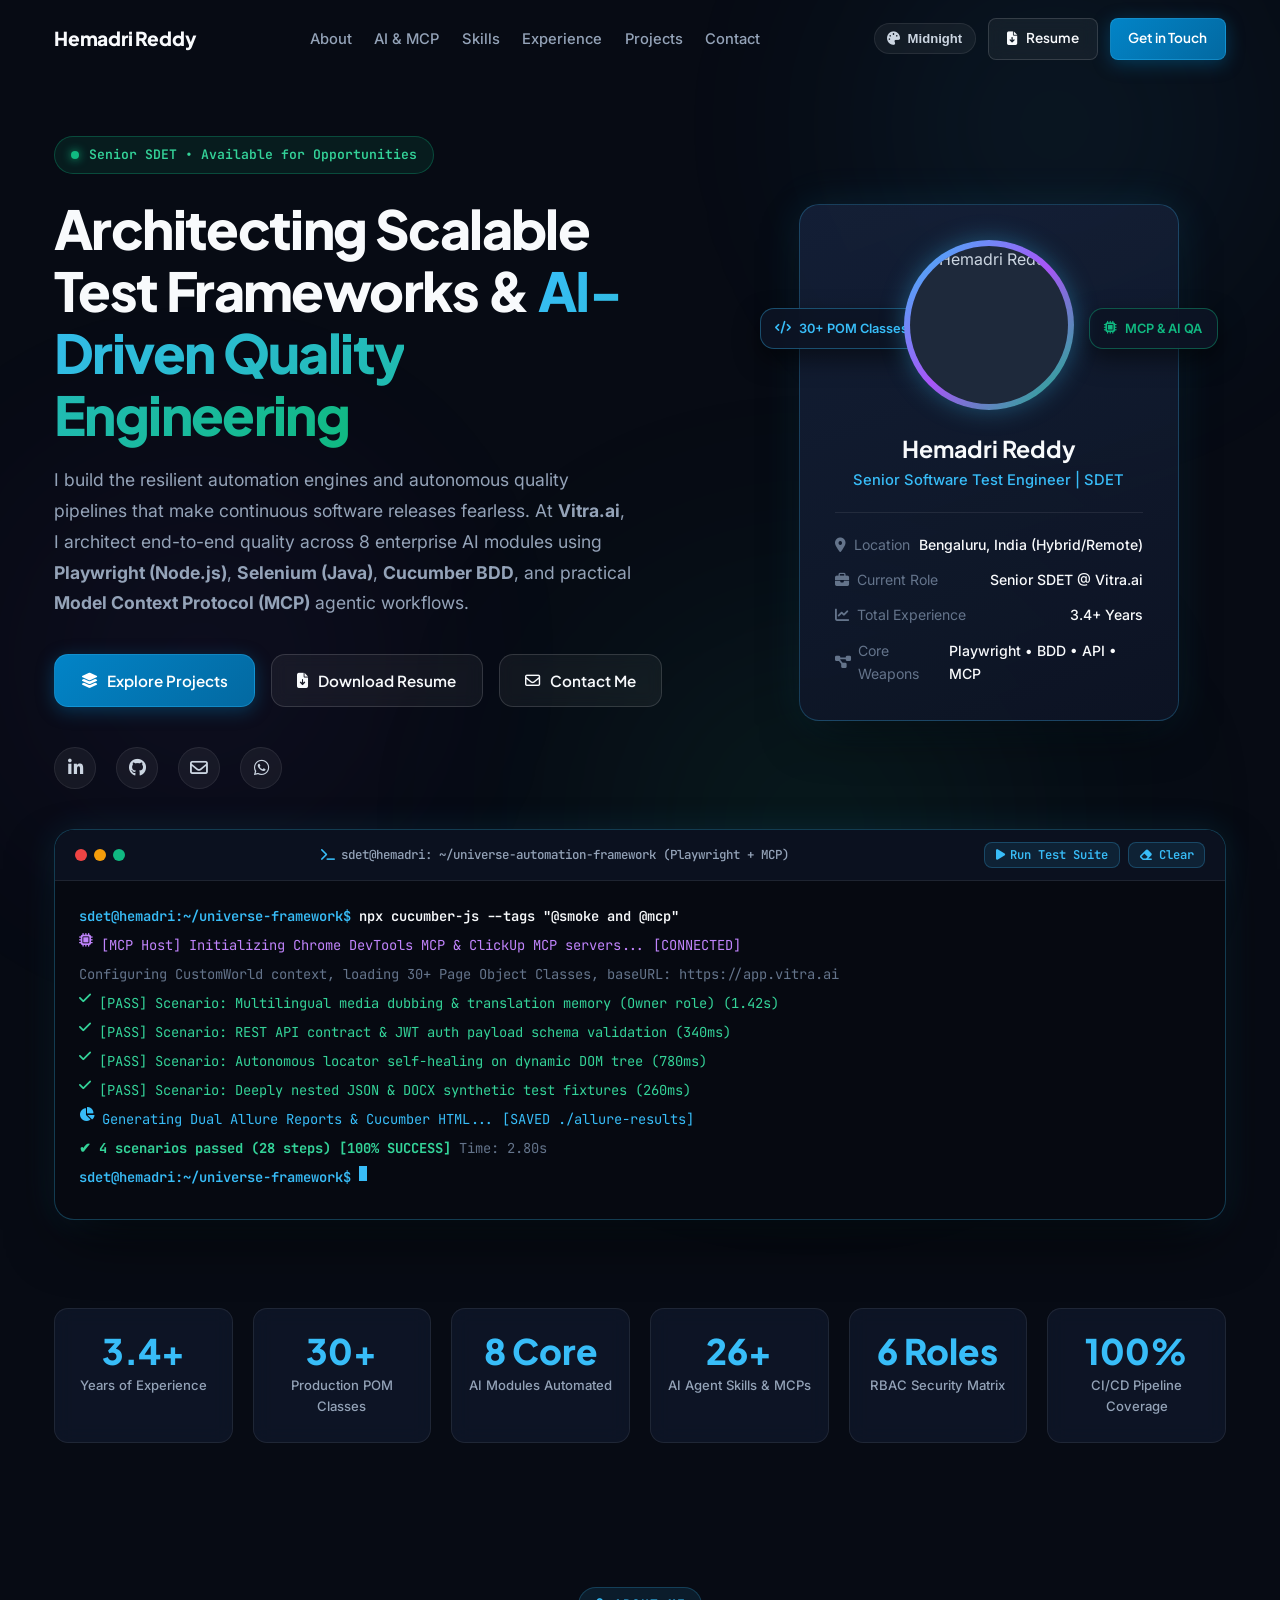
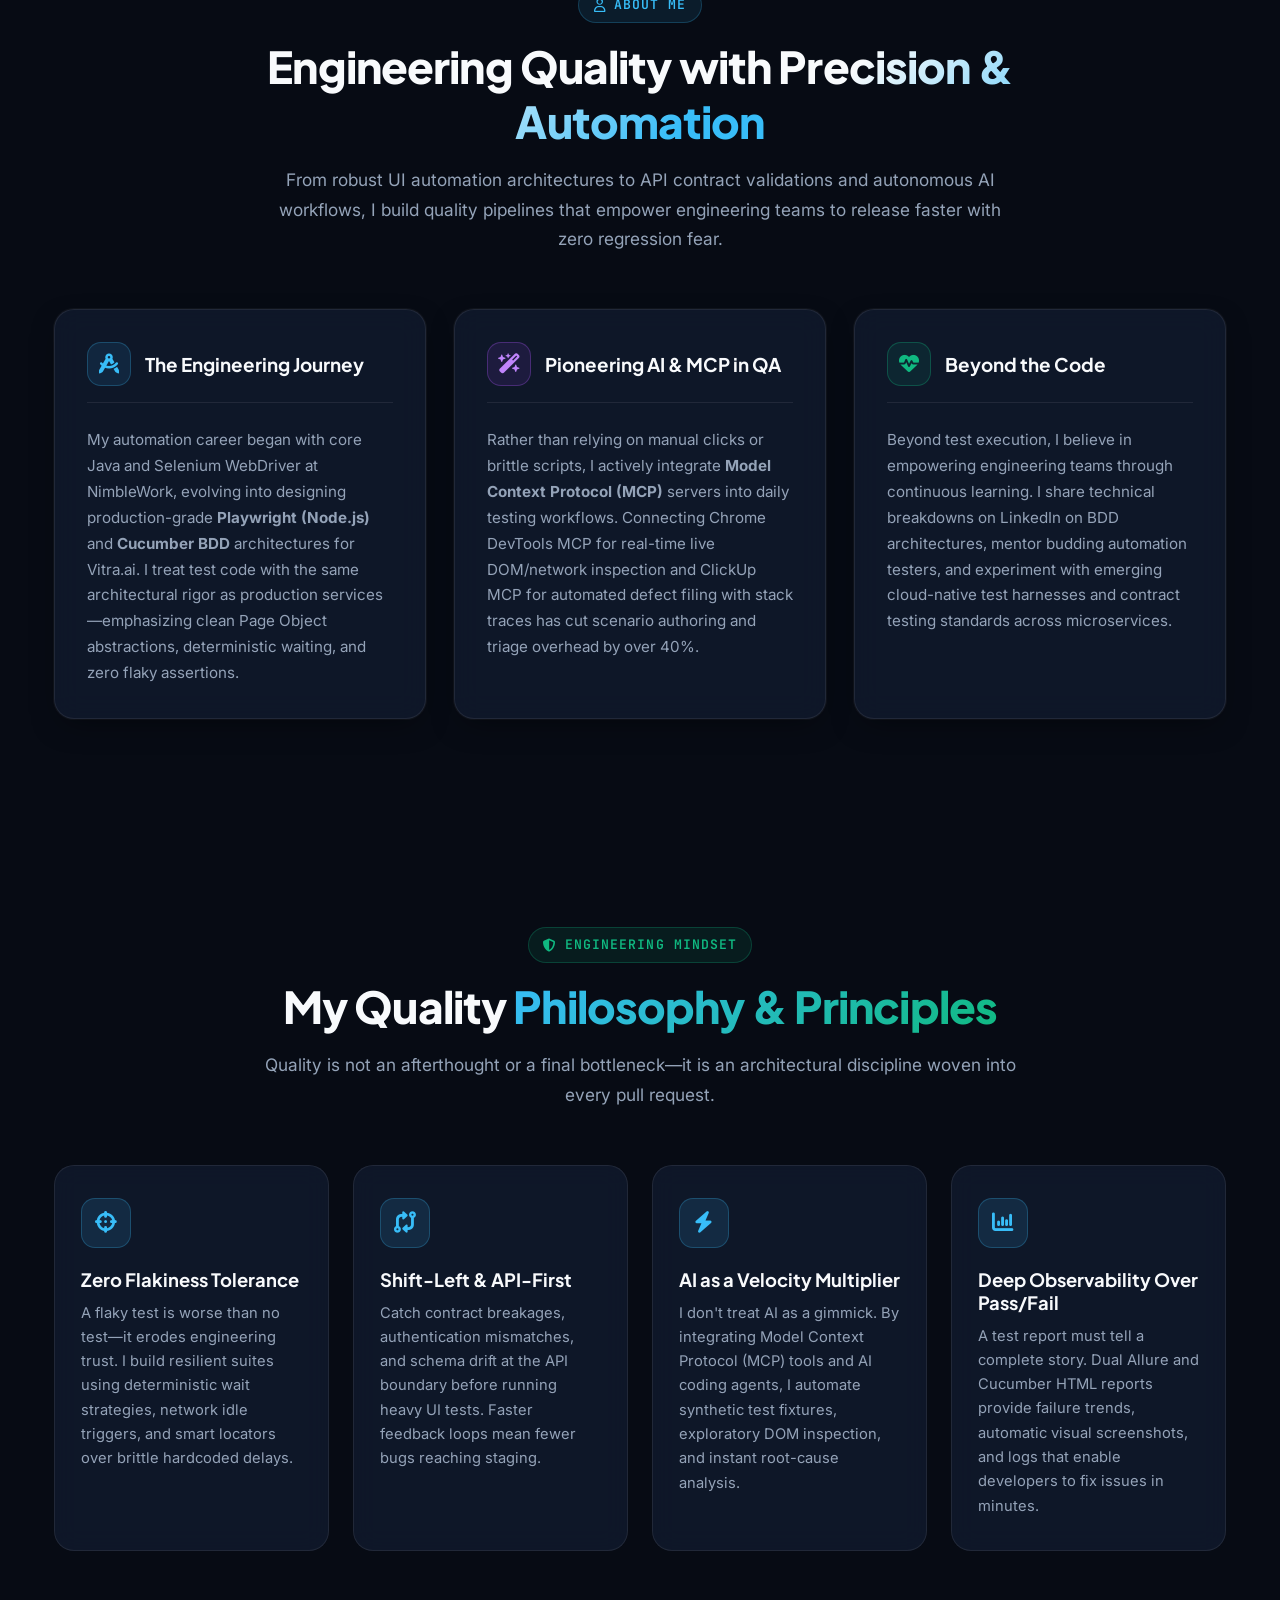
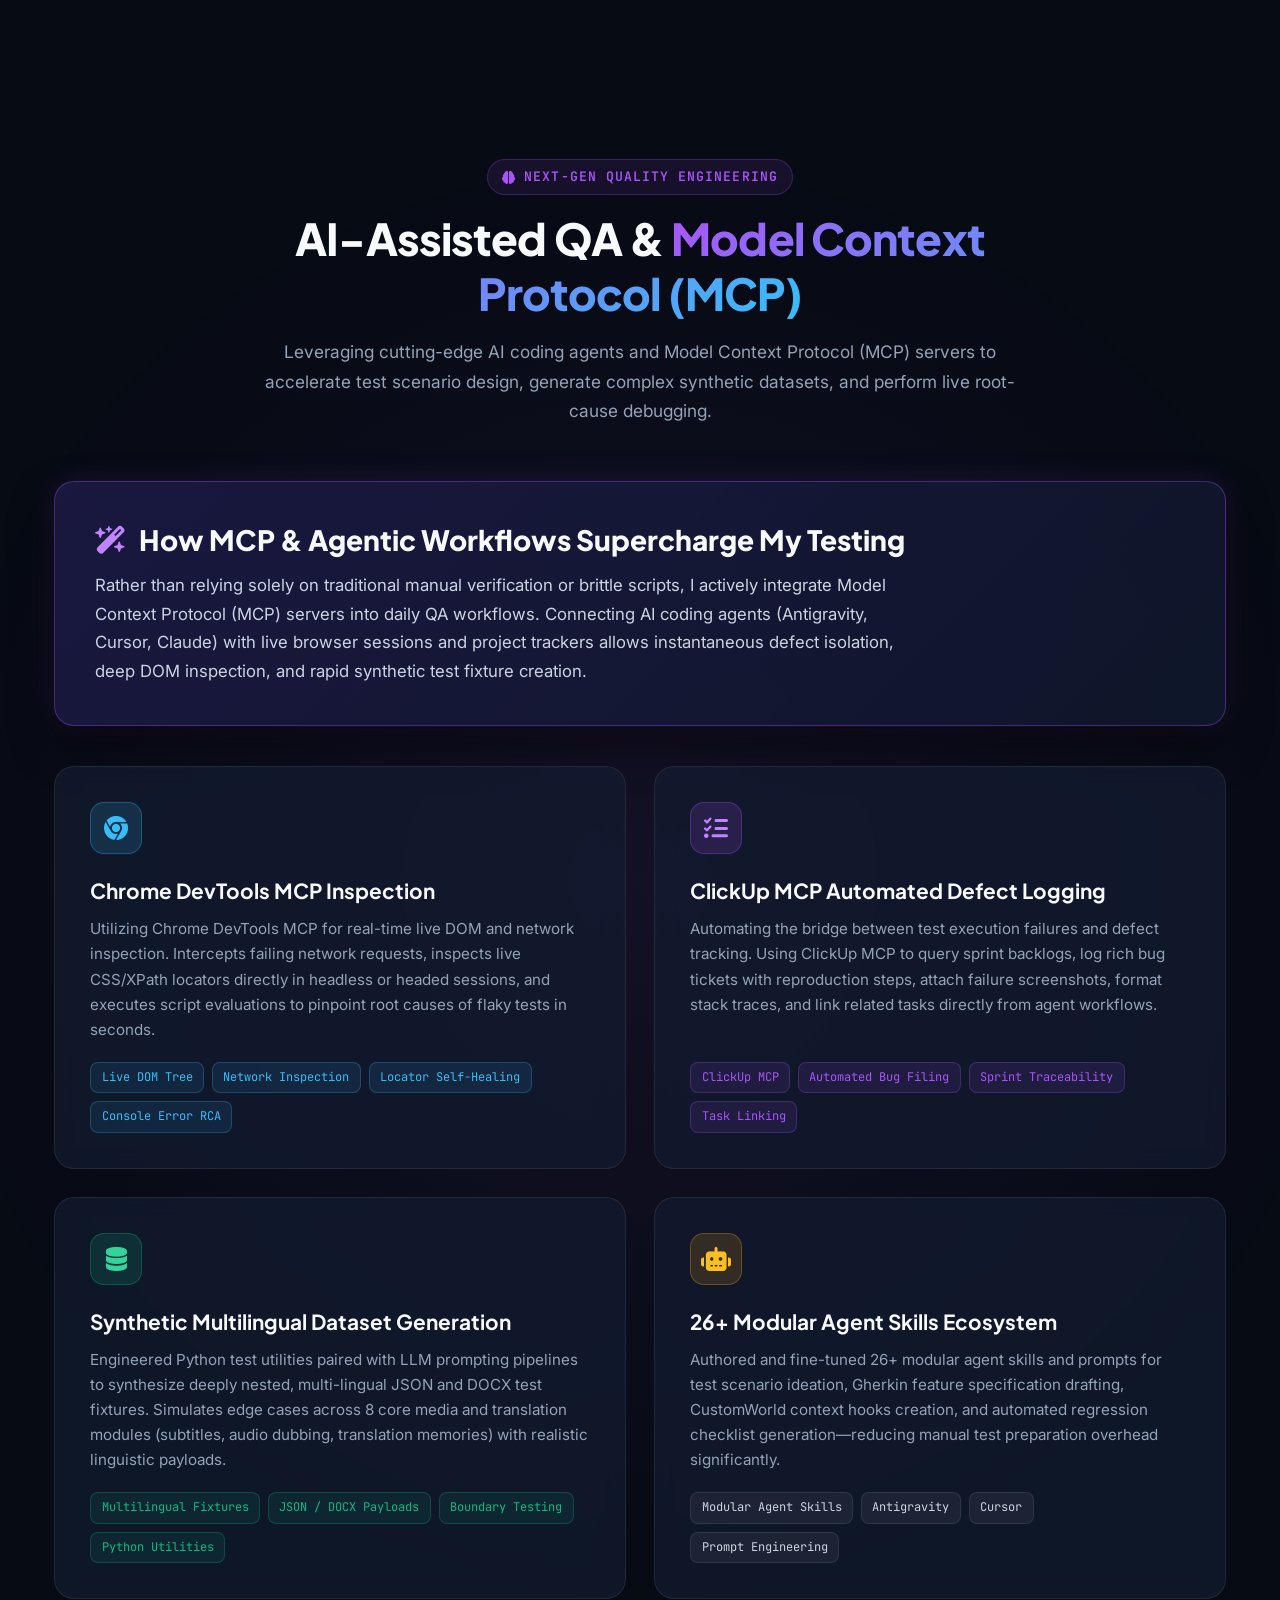
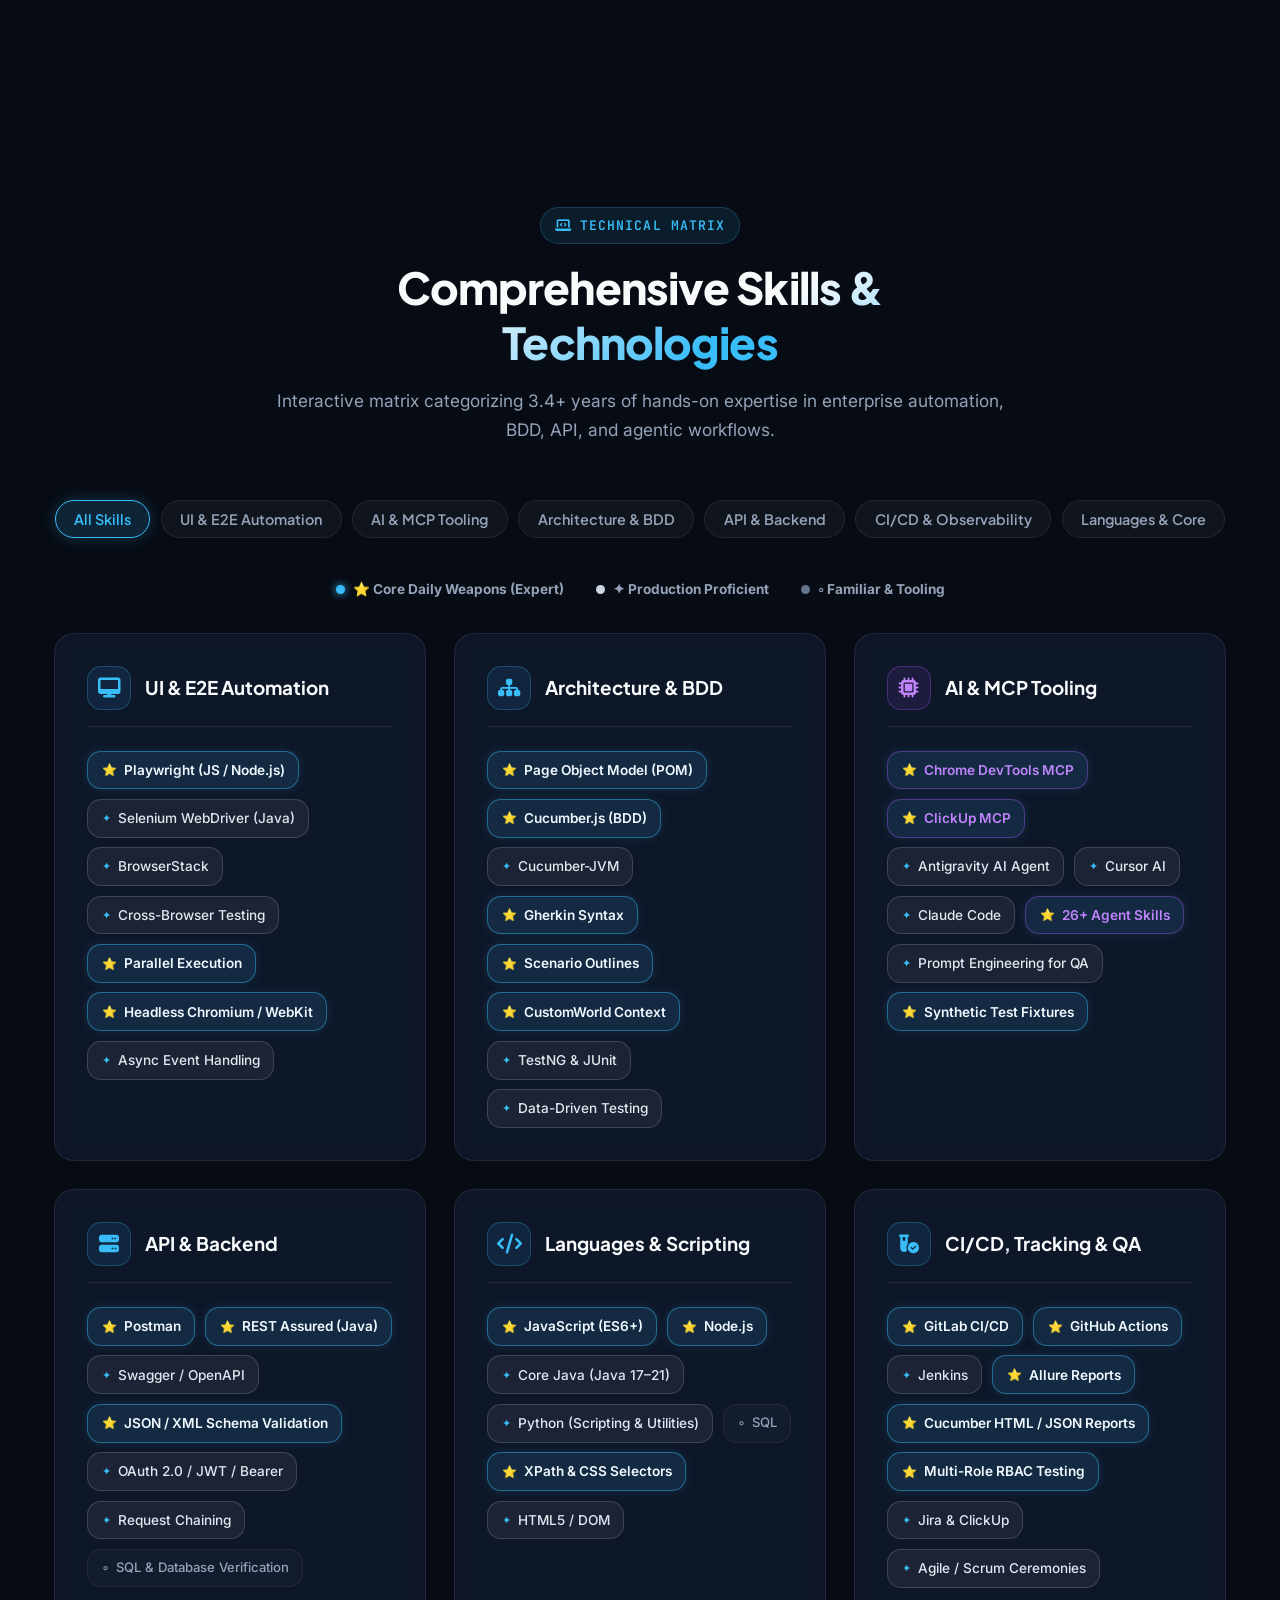
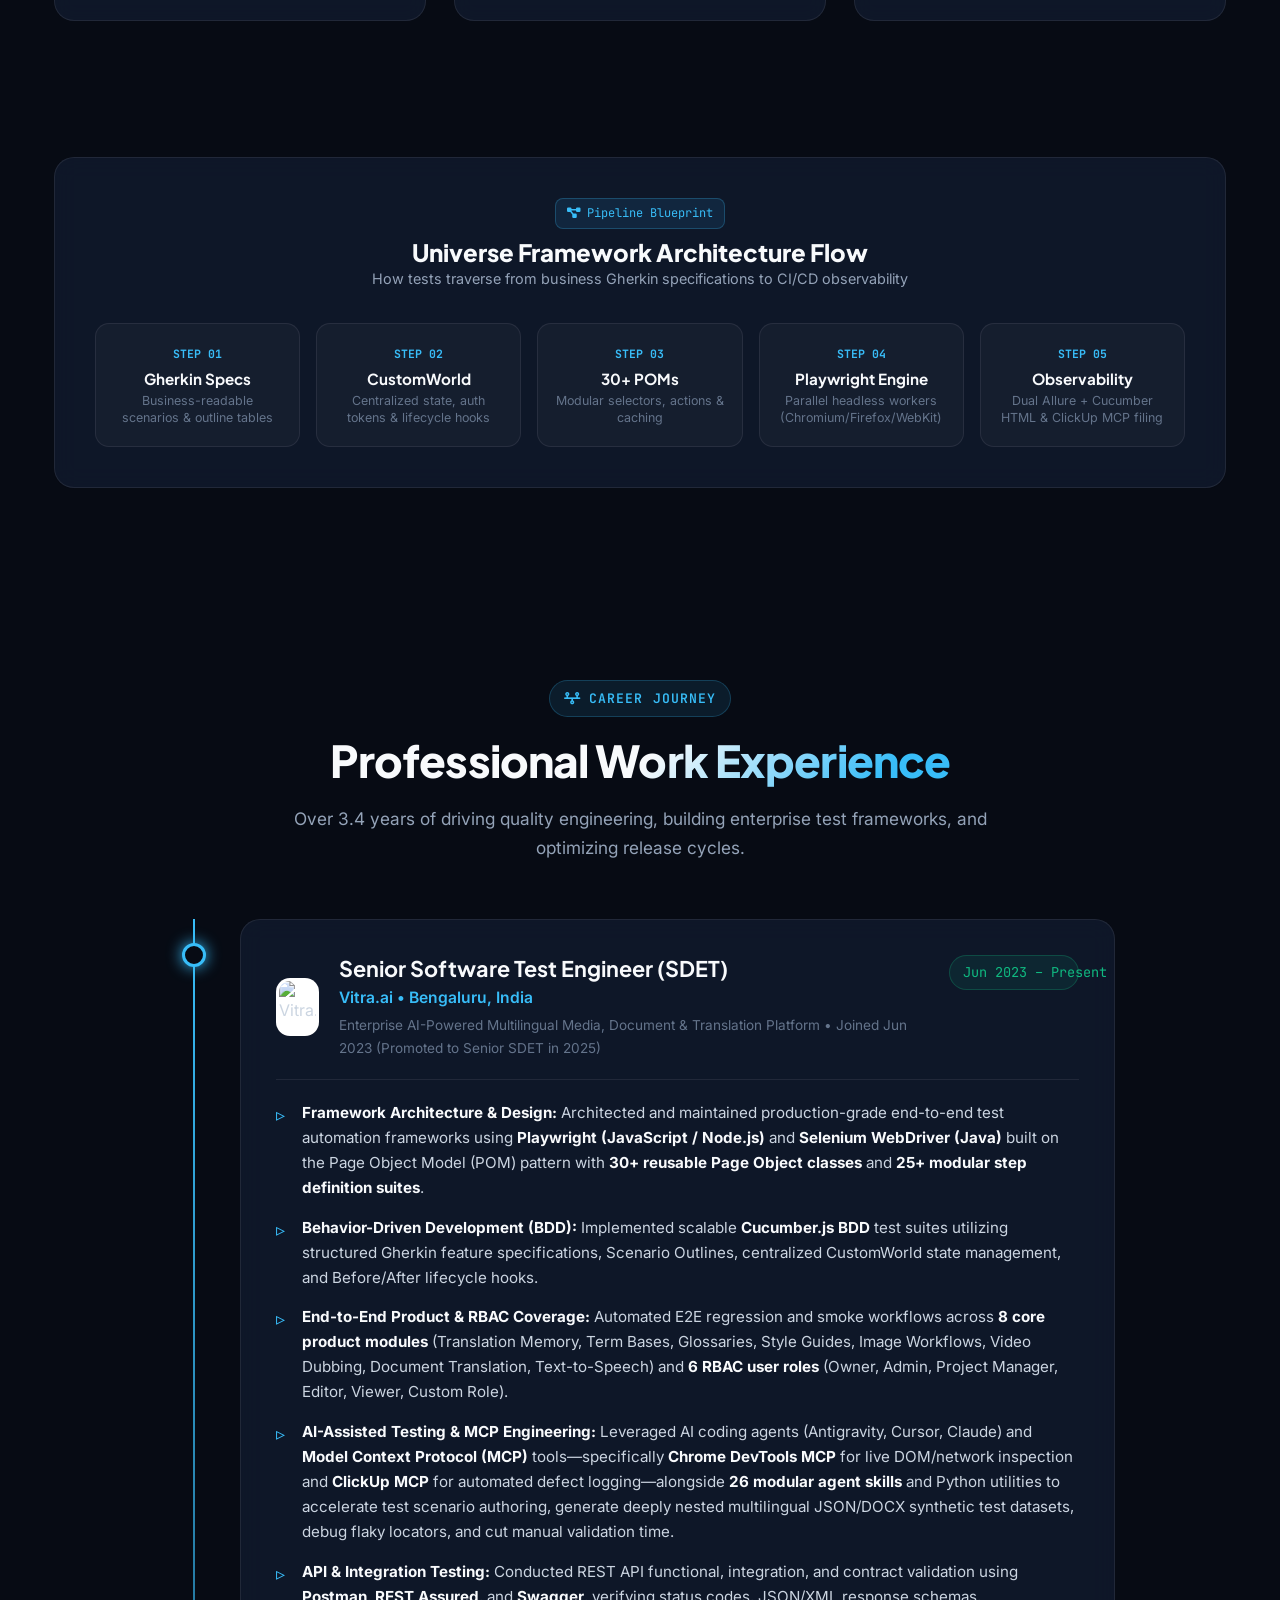
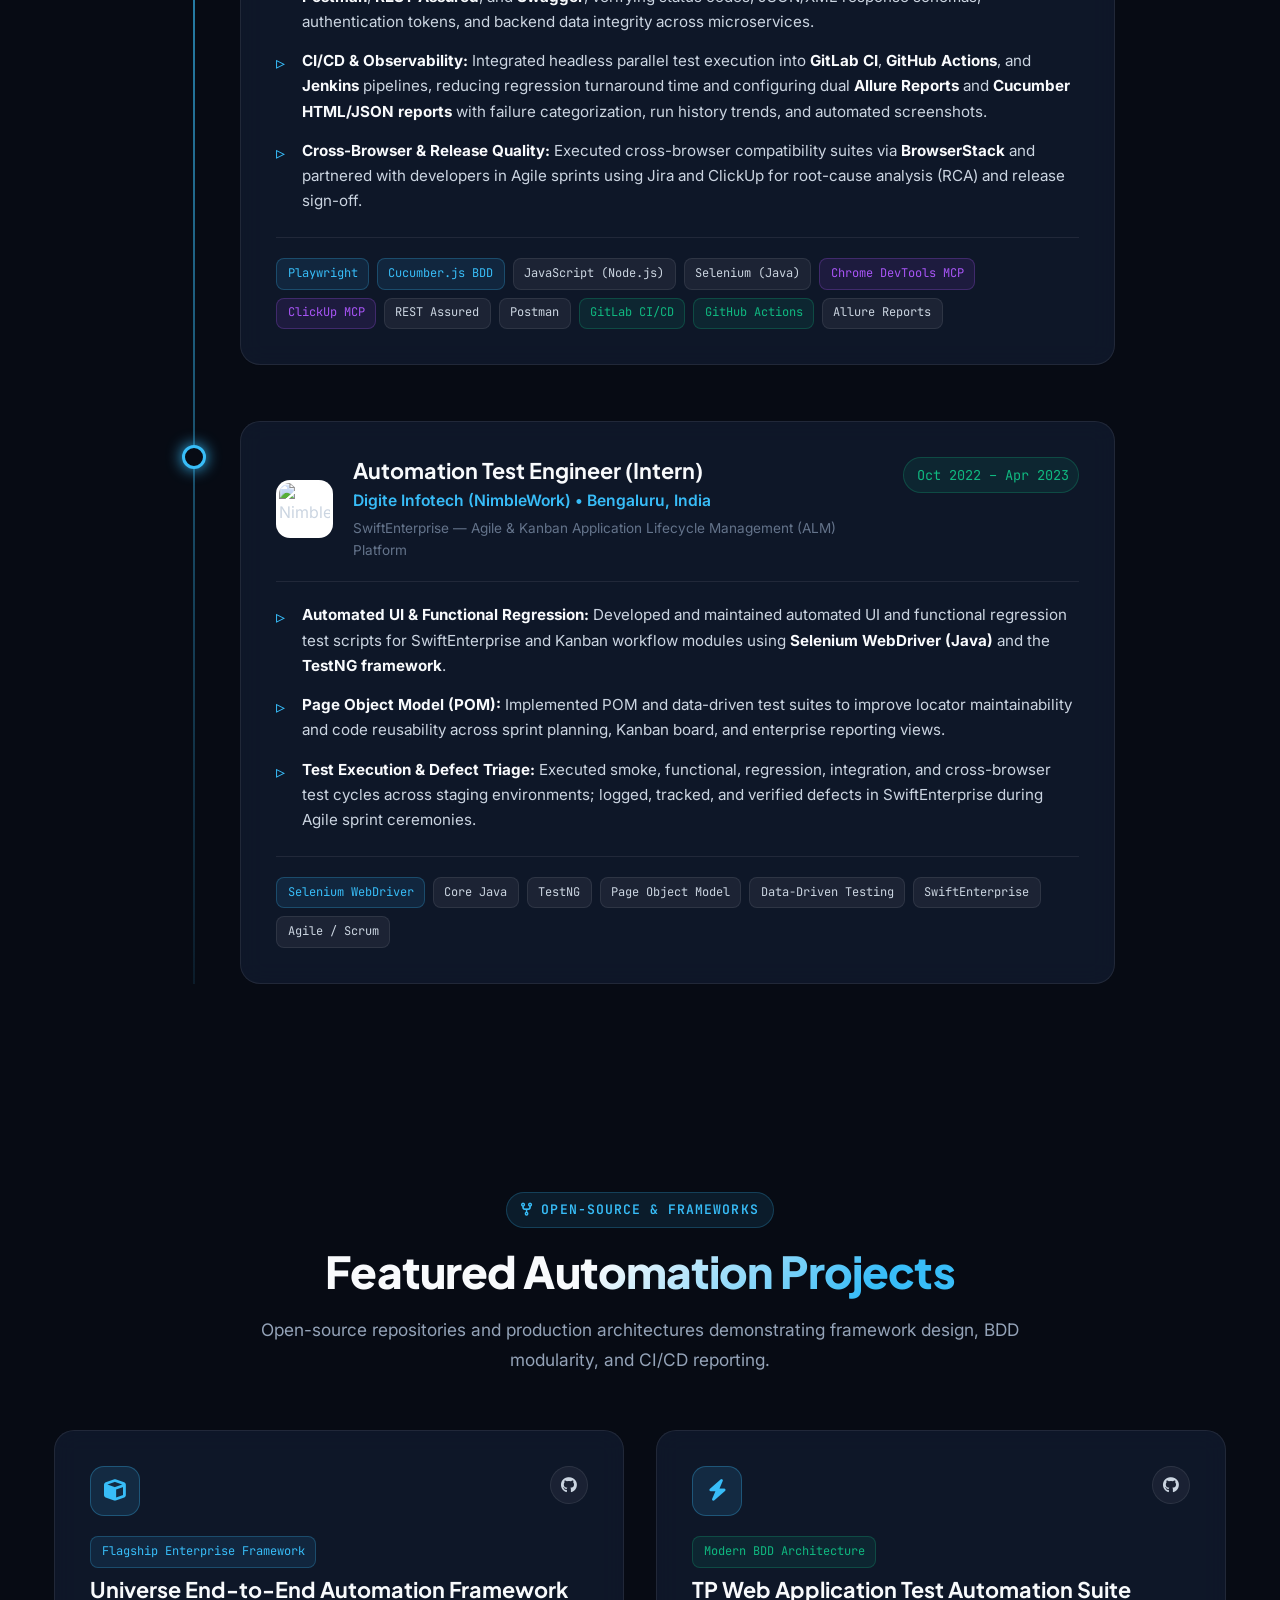
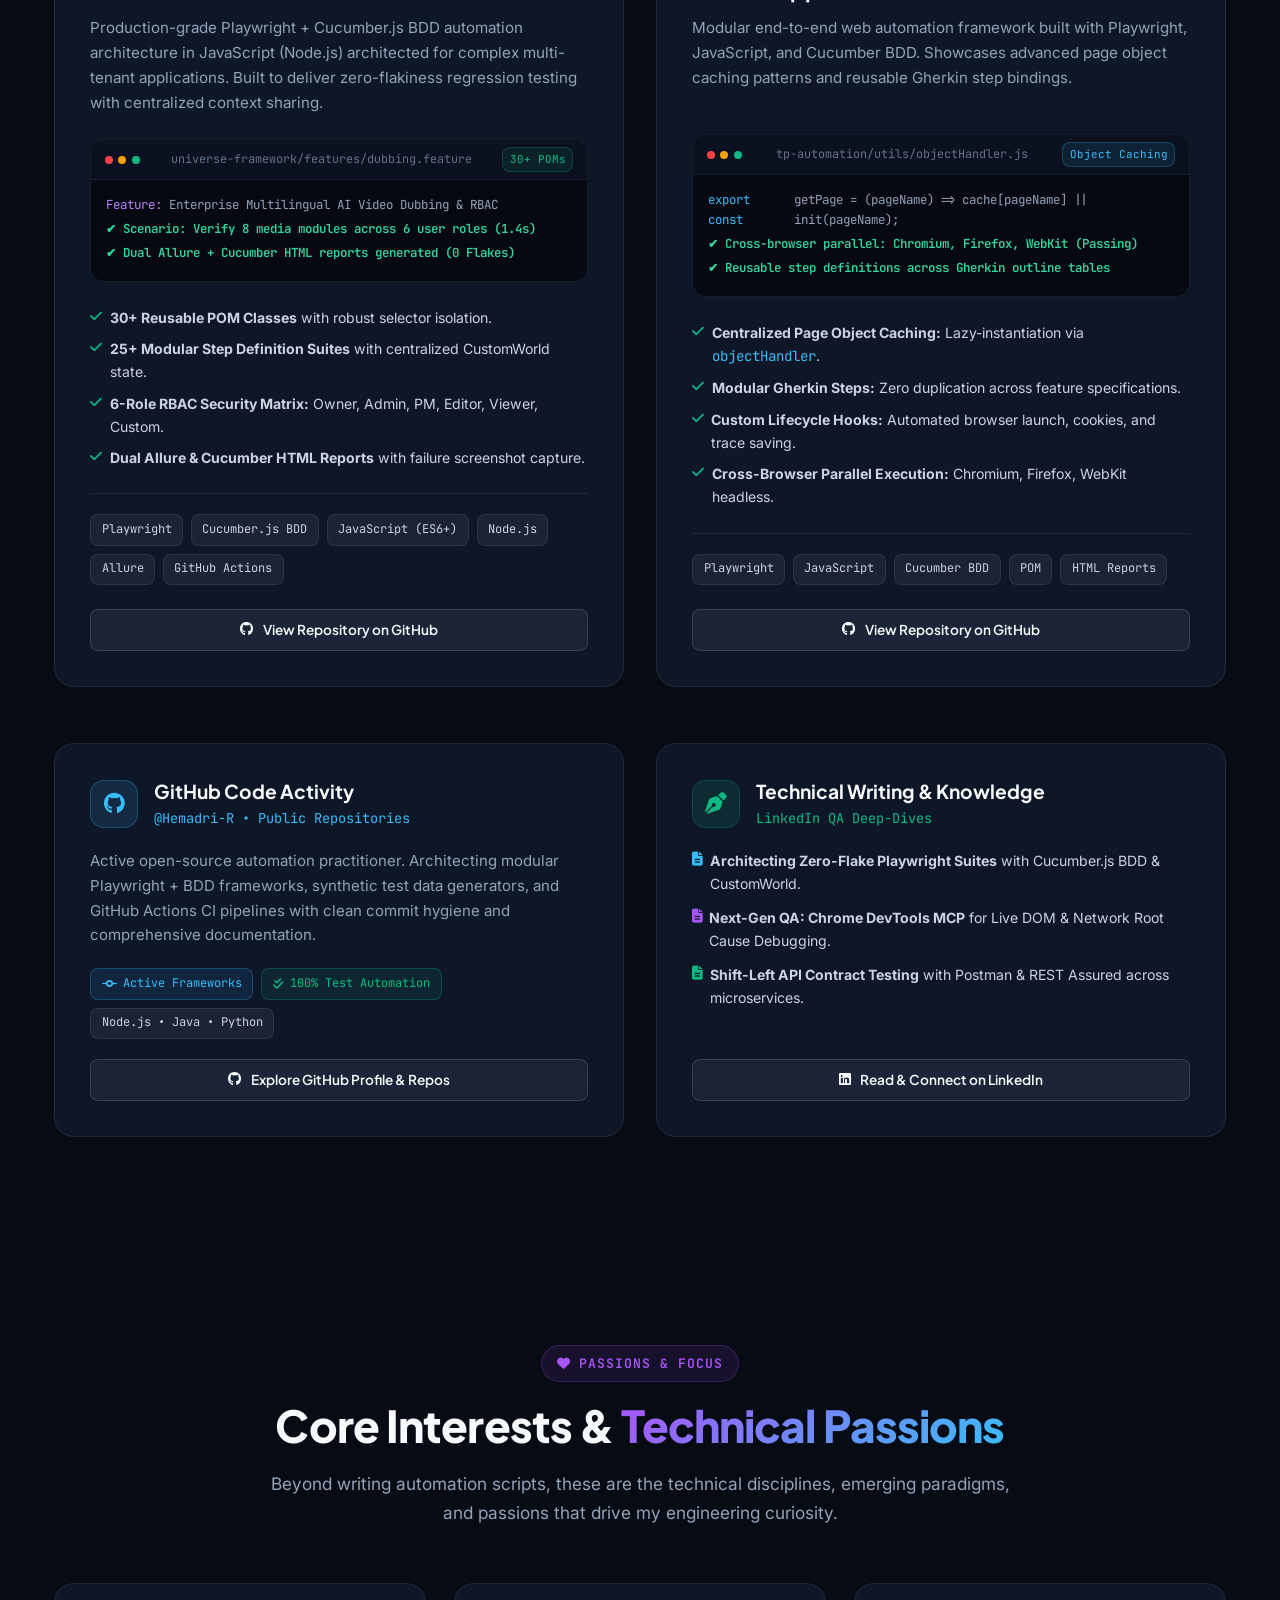
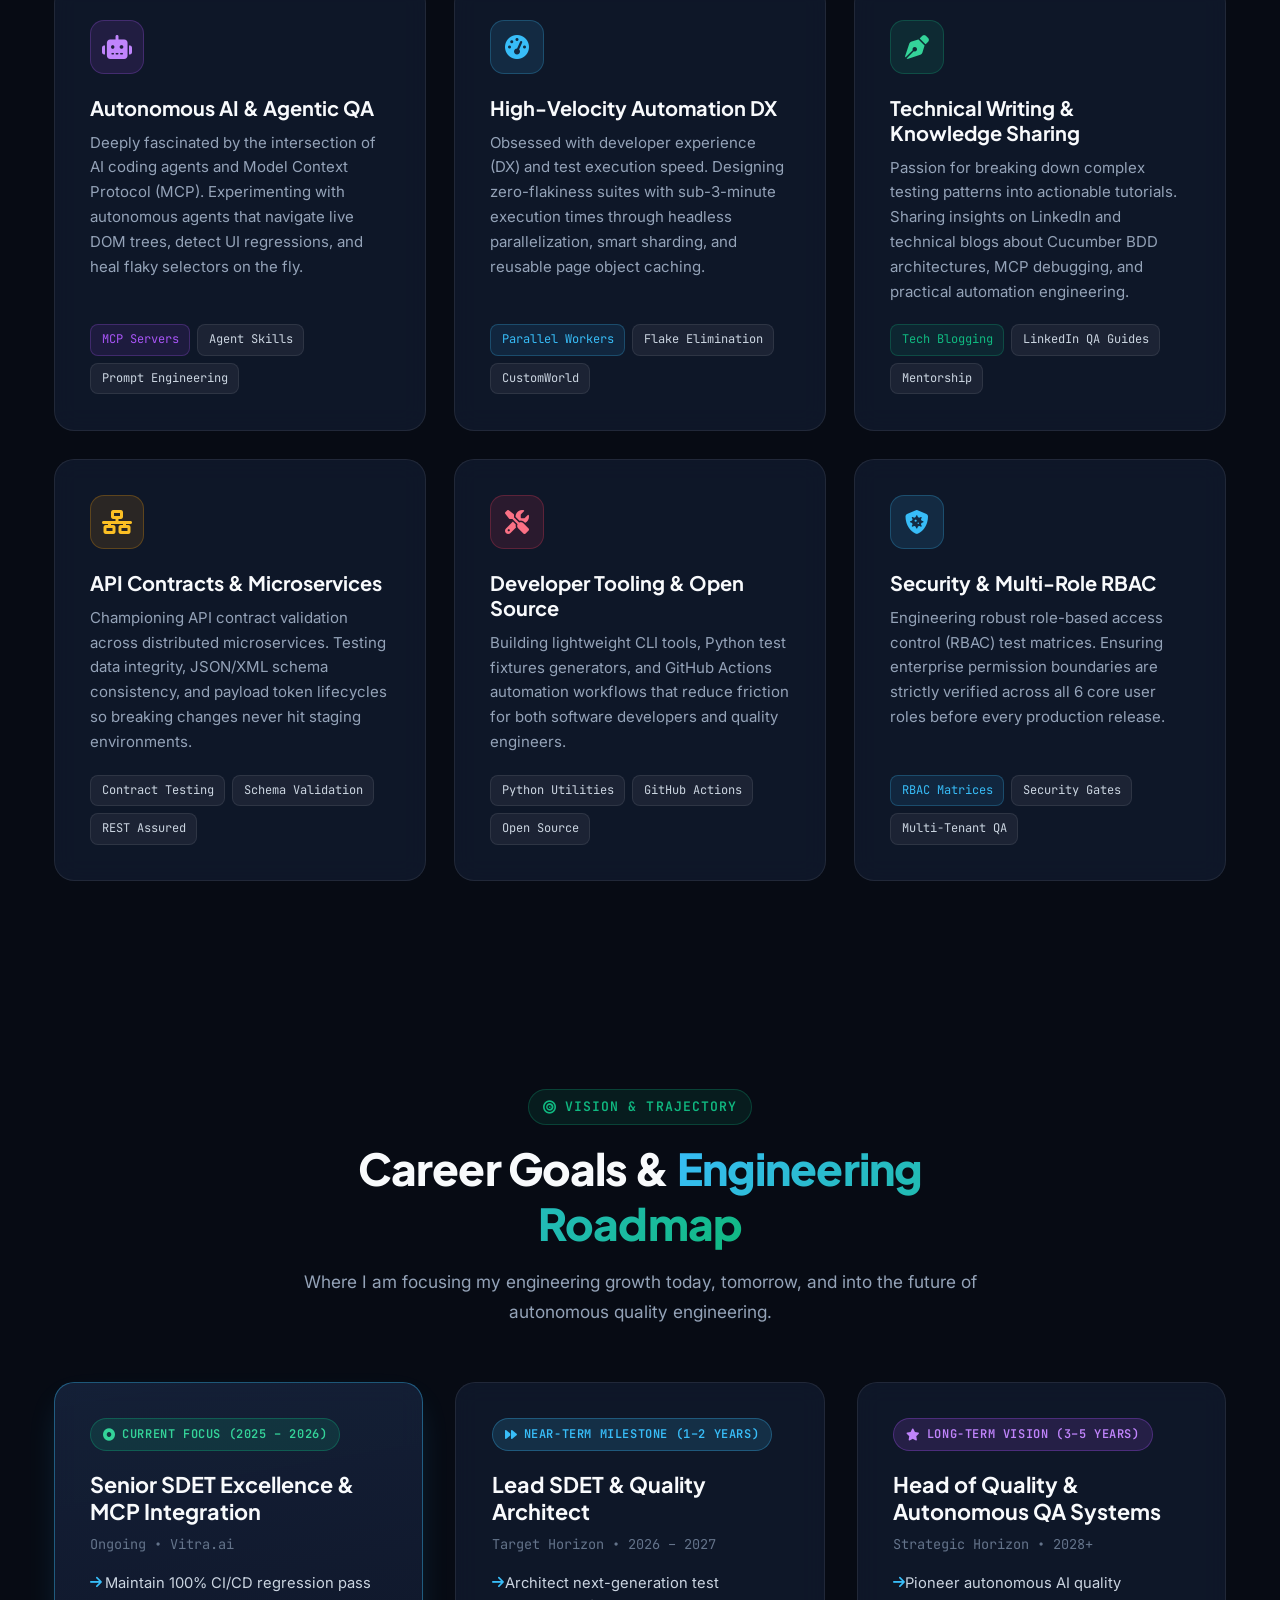
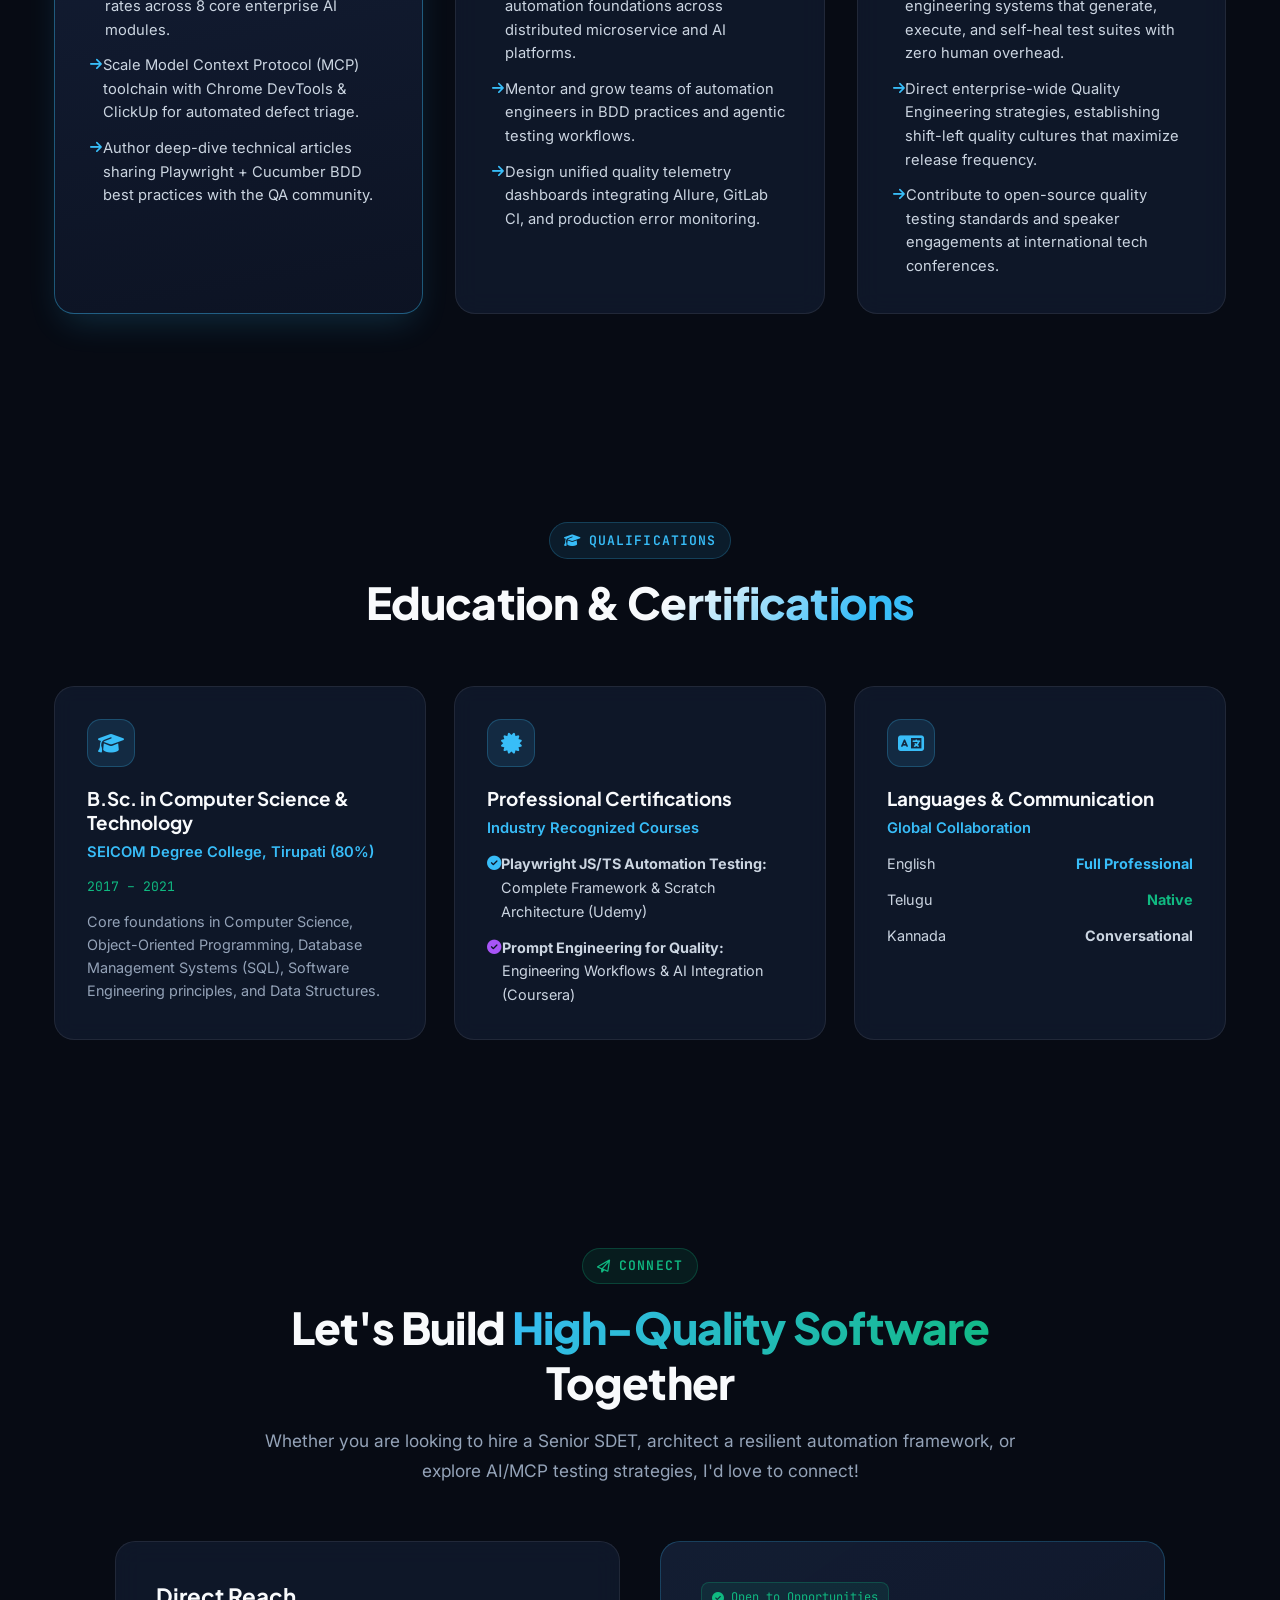
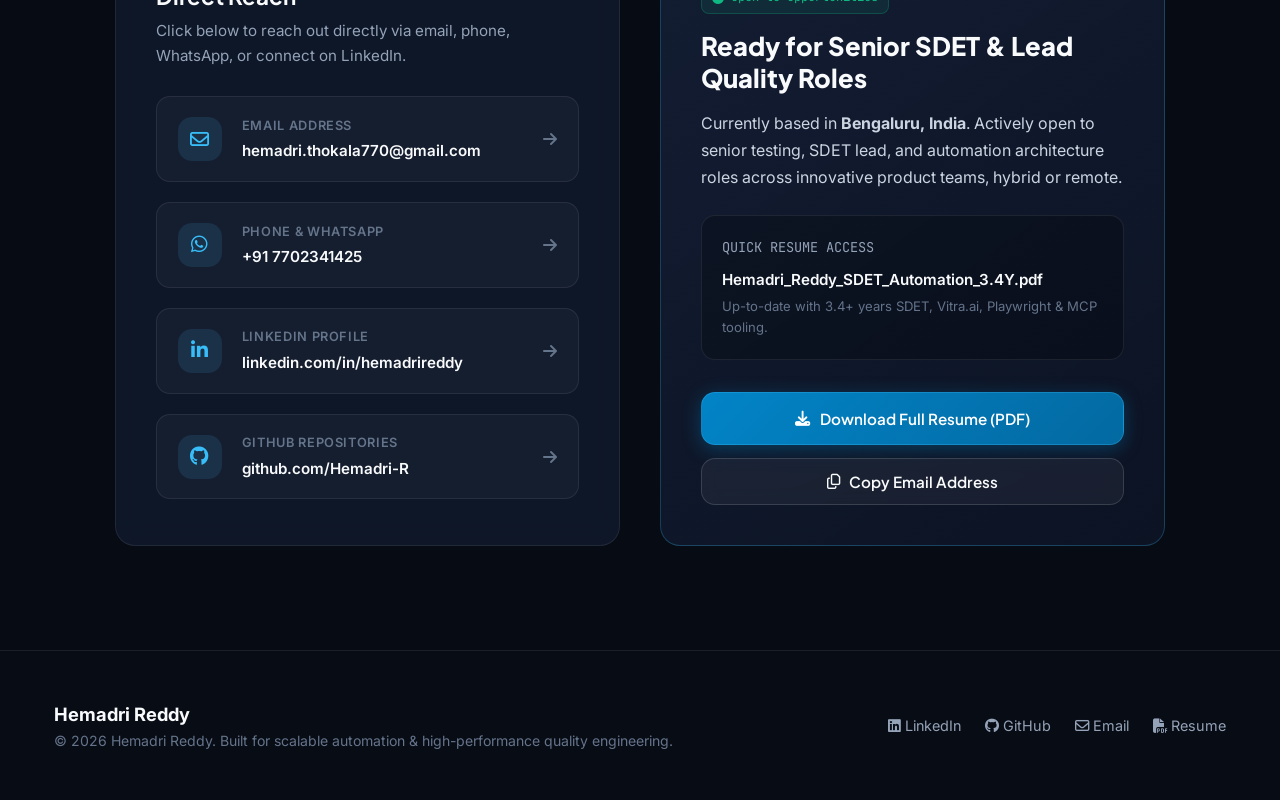
==== index.html @ 332c8558 "Fix all mobile responsiveness overlaps and add interactive 4-theme engine (Midnight, Cyberpunk, Emer" ====
<!DOCTYPE html>
<html lang="en">
<head>
  <meta charset="utf-8">
  <meta name="viewport" content="width=device-width, initial-scale=1.0">
  <title>Hemadri Reddy — Senior SDET</title>
  <meta name="description" content="Portfolio of Hemadri Reddy, Senior Software Test Engineer (SDET) with 3.4+ years of experience in Playwright, Cucumber BDD, Selenium, API testing, CI/CD, and Model Context Protocol (MCP) AI testing workflows.">
  <meta name="author" content="Hemadri Reddy">
  <meta name="theme-color" content="#070B14">

  <!-- Open Graph -->
  <meta property="og:title" content="Hemadri Reddy — Senior SDET">
  <meta property="og:description" content="Senior SDET specializing in Playwright, Selenium, Cucumber BDD, API Testing, and AI-Assisted MCP Quality Engineering.">
  <meta property="og:type" content="website">
  <meta property="og:url" content="https://hemadri-r.github.io/hemadrireddy9966.github.io/">

  <!-- Favicon -->
  <link rel="icon" type="image/svg+xml" href="favicon.svg?v=3.0">
  <link rel="icon" type="image/png" sizes="32x32" href="favicon-32x32.png?v=3.0">
  <link rel="icon" type="image/png" sizes="16x16" href="favicon-16x16.png?v=3.0">
  <link rel="icon" type="image/png" href="favicon.png?v=3.0">
  <link rel="shortcut icon" href="favicon.ico?v=3.0">
  <link rel="apple-touch-icon" sizes="180x180" href="apple-touch-icon.png?v=3.0">
  <link rel="canonical" href="https://hemadri-r.github.io/hemadrireddy9966.github.io/">

  <!-- Font Awesome 6 -->
  <link rel="stylesheet" href="https://cdnjs.cloudflare.com/ajax/libs/font-awesome/6.5.1/css/all.min.css" integrity="sha512-DTOQO9RWCH3ppGqcWaEA1BIZOC6xxalwEsw9c2QQeAIftl+Vegovlnee1c9QX4TctnWMn13TZye+giMm8e2LwA==" crossorigin="anonymous" referrerpolicy="no-referrer" />

  <!-- Modern Stylesheet -->
  <link rel="stylesheet" href="css/modern.css?v=3.5">
</head>

<body id="top">
  <div class="ambient-glow-bottom"></div>

  <!-- ===================================================================
       Navigation Bar
       =================================================================== -->
  <header class="navbar">
    <div class="container nav-container">
      <a href="#top" class="nav-brand">Hemadri Reddy</a>

      <ul class="nav-menu">
        <li><a href="#about" class="nav-link">About</a></li>
        <li><a href="#mcp-ai" class="nav-link">AI &amp; MCP</a></li>
        <li><a href="#skills" class="nav-link">Skills</a></li>
        <li><a href="#experience" class="nav-link">Experience</a></li>
        <li><a href="#projects" class="nav-link">Projects</a></li>
        <li><a href="#contact" class="nav-link">Contact</a></li>
        <li class="mobile-only-nav-item"><a href="Hemadri_Reddy_SDET_Resume.pdf" class="nav-link" download="Hemadri_Reddy_SDET_Resume.pdf"><i class="fa-solid fa-file-arrow-down"></i> Download Resume</a></li>
      </ul>

      <div class="nav-actions">
        <!-- Theme Switcher -->
        <div class="theme-switcher-wrapper">
          <button type="button" class="theme-toggle-btn" id="theme-toggle-btn" aria-label="Select Theme" title="Choose Portfolio Theme">
            <i class="fa-solid fa-palette"></i>
            <span class="theme-label-text">Theme</span>
          </button>
          <div class="theme-dropdown" id="theme-dropdown">
            <div class="theme-dropdown-header">Choose Theme</div>
            <button type="button" class="theme-option active" data-set-theme="cyan">
              <span class="theme-swatch" style="background: linear-gradient(135deg, #38BDF8, #10B981);"></span>
              <span class="theme-option-name">Midnight Cyan</span>
              <i class="fa-solid fa-check theme-check"></i>
            </button>
            <button type="button" class="theme-option" data-set-theme="violet">
              <span class="theme-swatch" style="background: linear-gradient(135deg, #A855F7, #EC4899);"></span>
              <span class="theme-option-name">Cyberpunk Violet</span>
              <i class="fa-solid fa-check theme-check"></i>
            </button>
            <button type="button" class="theme-option" data-set-theme="emerald">
              <span class="theme-swatch" style="background: linear-gradient(135deg, #10B981, #84CC16);"></span>
              <span class="theme-option-name">Matrix Emerald</span>
              <i class="fa-solid fa-check theme-check"></i>
            </button>
            <button type="button" class="theme-option" data-set-theme="carbon">
              <span class="theme-swatch" style="background: linear-gradient(135deg, #60A5FA, #94A3B8);"></span>
              <span class="theme-option-name">Carbon Minimalist</span>
              <i class="fa-solid fa-check theme-check"></i>
            </button>
          </div>
        </div>

        <a href="Hemadri_Reddy_SDET_Resume.pdf" class="btn btn-secondary btn-sm" download="Hemadri_Reddy_SDET_Resume.pdf" title="Download Resume PDF">
          <i class="fa-solid fa-file-arrow-down"></i> Resume
        </a>
        <a href="#contact" class="btn btn-primary btn-sm">Get in Touch</a>
        <button type="button" class="mobile-toggle" aria-label="Toggle navigation menu">
          <i class="fa-solid fa-bars"></i>
        </button>
      </div>
    </div>
  </header>

  <!-- ===================================================================
       Hero Section
       =================================================================== -->
  <section id="hero" class="hero">
    <div class="container">
      <div class="hero-grid">
        <div class="hero-content">
          <div class="status-pill">
            <span class="status-dot"></span>
            <span>Senior SDET • Available for Opportunities</span>
          </div>

          <h1 class="hero-title">
            Architecting Scalable Test Frameworks &amp; 
            <span class="gradient-text-emerald">AI-Driven Quality Engineering</span>
          </h1>

          <p class="hero-description">
            I build the resilient automation engines and autonomous quality pipelines that make continuous software releases fearless. At <strong>Vitra.ai</strong>, I architect end-to-end quality across 8 enterprise AI modules using <strong>Playwright (Node.js)</strong>, <strong>Selenium (Java)</strong>, <strong>Cucumber BDD</strong>, and practical <strong>Model Context Protocol (MCP)</strong> agentic workflows.
          </p>

          <div class="hero-cta-group">
            <a href="#projects" class="btn btn-primary">
              <i class="fa-solid fa-layer-group"></i> Explore Projects
            </a>
            <a href="Hemadri_Reddy_SDET_Resume.pdf" class="btn btn-secondary" download="Hemadri_Reddy_SDET_Resume.pdf">
              <i class="fa-solid fa-file-arrow-down"></i> Download Resume
            </a>
            <a href="#contact" class="btn btn-secondary">
              <i class="fa-regular fa-envelope"></i> Contact Me
            </a>
          </div>

          <div class="hero-socials">
            <a href="https://www.linkedin.com/in/hemadrireddy" target="_blank" rel="noopener noreferrer" class="hero-social-link" title="LinkedIn Profile">
              <i class="fa-brands fa-linkedin-in"></i>
            </a>
            <a href="https://github.com/Hemadri-R" target="_blank" rel="noopener noreferrer" class="hero-social-link" title="GitHub Profile">
              <i class="fa-brands fa-github"></i>
            </a>
            <a href="mailto:hemadri.thokala770@gmail.com" class="hero-social-link" title="Email Hemadri">
              <i class="fa-regular fa-envelope"></i>
            </a>
            <a href="https://wa.me/917702341425" target="_blank" rel="noopener noreferrer" class="hero-social-link" title="WhatsApp Message">
              <i class="fa-brands fa-whatsapp"></i>
            </a>
          </div>
        </div>

        <div class="hero-card-wrapper">
          <div class="hero-profile-card">
            <!-- Floating Badges -->
            <div class="float-badge left">
              <i class="fa-solid fa-code"></i> 30+ POM Classes
            </div>
            <div class="float-badge right">
              <i class="fa-solid fa-microchip"></i> MCP &amp; AI QA
            </div>

            <div class="avatar-ring">
              <img src="images/Hemadri.jpeg" alt="Hemadri Reddy" class="avatar-img">
            </div>

            <h2 class="profile-name">Hemadri Reddy</h2>
            <p class="profile-title">Senior Software Test Engineer | SDET</p>

            <ul class="profile-meta-list">
              <li class="profile-meta-item">
                <span class="meta-label"><i class="fa-solid fa-location-dot"></i> Location</span>
                <span class="meta-val">Bengaluru, India (Hybrid/Remote)</span>
              </li>
              <li class="profile-meta-item">
                <span class="meta-label"><i class="fa-solid fa-briefcase"></i> Current Role</span>
                <span class="meta-val">Senior SDET @ Vitra.ai</span>
              </li>
              <li class="profile-meta-item">
                <span class="meta-label"><i class="fa-solid fa-chart-line"></i> Total Experience</span>
                <span class="meta-val">3.4+ Years</span>
              </li>
              <li class="profile-meta-item">
                <span class="meta-label"><i class="fa-solid fa-diagram-project"></i> Core Weapons</span>
                <span class="meta-val">Playwright • BDD • API • MCP</span>
              </li>
            </ul>
          </div>
        </div>
      </div>

      <!-- ===================================================================
           Interactive Terminal Test Runner Widget
           =================================================================== -->
      <div class="terminal-wrapper">
        <div class="terminal-window">
          <div class="terminal-header">
            <div class="terminal-controls">
              <span class="term-dot red"></span>
              <span class="term-dot yellow"></span>
              <span class="term-dot green"></span>
            </div>
            <div class="terminal-title">
              <i class="fa-solid fa-terminal" style="color: var(--primary);"></i>
              <span>sdet@hemadri: ~/universe-automation-framework (Playwright + MCP)</span>
            </div>
            <div class="terminal-actions">
              <button type="button" class="term-action-btn" id="run-terminal-test" title="Simulate running live test suite">
                <i class="fa-solid fa-play"></i> Run Test Suite
              </button>
              <button type="button" class="term-action-btn" id="clear-terminal" title="Clear terminal output">
                <i class="fa-solid fa-eraser"></i> Clear
              </button>
            </div>
          </div>
          <div class="terminal-body" id="terminal-output-body">
            <!-- Populated via JavaScript -->
          </div>
        </div>
      </div>
    </div>
  </section>

  <!-- ===================================================================
       Impact Stats Section
       =================================================================== -->
  <section class="stats-section">
    <div class="container">
      <div class="stats-grid">
        <div class="stat-card">
          <div class="stat-number" data-target="3.4" data-suffix="+">3.4+</div>
          <div class="stat-label">Years of Experience</div>
        </div>
        <div class="stat-card">
          <div class="stat-number" data-target="30" data-suffix="+">30+</div>
          <div class="stat-label">Production POM Classes</div>
        </div>
        <div class="stat-card">
          <div class="stat-number" data-target="8" data-suffix=" Core">8</div>
          <div class="stat-label">AI Modules Automated</div>
        </div>
        <div class="stat-card">
          <div class="stat-number" data-target="26" data-suffix="+">26+</div>
          <div class="stat-label">AI Agent Skills &amp; MCPs</div>
        </div>
        <div class="stat-card">
          <div class="stat-number" data-target="6" data-suffix=" Roles">6</div>
          <div class="stat-label">RBAC Security Matrix</div>
        </div>
        <div class="stat-card">
          <div class="stat-number" data-target="100" data-suffix="%">100%</div>
          <div class="stat-label">CI/CD Pipeline Coverage</div>
        </div>
      </div>
    </div>
  </section>

  <!-- ===================================================================
       About Section
       =================================================================== -->
  <section id="about">
    <div class="container">
      <div class="section-header">
        <span class="section-tag"><i class="fa-regular fa-user"></i> About Me</span>
        <h2 class="section-title">Engineering Quality with <span class="gradient-text">Precision &amp; Automation</span></h2>
        <p class="section-subtitle">
          From robust UI automation architectures to API contract validations and autonomous AI workflows, I build quality pipelines that empower engineering teams to release faster with zero regression fear.
        </p>
      </div>

      <div class="skills-grid" style="grid-template-columns: repeat(3, 1fr);">
        <div class="glass-card">
          <div class="skill-cat-header">
            <div class="skill-cat-icon"><i class="fa-solid fa-compass-drafting"></i></div>
            <h3 class="skill-cat-title">The Engineering Journey</h3>
          </div>
          <p style="color: var(--text-muted); font-size: 0.95rem; line-height: 1.7;">
            My automation career began with core Java and Selenium WebDriver at NimbleWork, evolving into designing production-grade <strong>Playwright (Node.js)</strong> and <strong>Cucumber BDD</strong> architectures for Vitra.ai. I treat test code with the same architectural rigor as production services—emphasizing clean Page Object abstractions, deterministic waiting, and zero flaky assertions.
          </p>
        </div>

        <div class="glass-card">
          <div class="skill-cat-header">
            <div class="skill-cat-icon" style="color: #C084FC; background: rgba(168, 85, 247, 0.1); border-color: rgba(168, 85, 247, 0.3);"><i class="fa-solid fa-wand-magic-sparkles"></i></div>
            <h3 class="skill-cat-title">Pioneering AI &amp; MCP in QA</h3>
          </div>
          <p style="color: var(--text-muted); font-size: 0.95rem; line-height: 1.7;">
            Rather than relying on manual clicks or brittle scripts, I actively integrate <strong>Model Context Protocol (MCP)</strong> servers into daily testing workflows. Connecting Chrome DevTools MCP for real-time live DOM/network inspection and ClickUp MCP for automated defect filing with stack traces has cut scenario authoring and triage overhead by over 40%.
          </p>
        </div>

        <div class="glass-card">
          <div class="skill-cat-header">
            <div class="skill-cat-icon" style="color: var(--accent-emerald); background: rgba(16, 185, 129, 0.1); border-color: rgba(16, 185, 129, 0.3);"><i class="fa-solid fa-heart-pulse"></i></div>
            <h3 class="skill-cat-title">Beyond the Code</h3>
          </div>
          <p style="color: var(--text-muted); font-size: 0.95rem; line-height: 1.7;">
            Beyond test execution, I believe in empowering engineering teams through continuous learning. I share technical breakdowns on LinkedIn on BDD architectures, mentor budding automation testers, and experiment with emerging cloud-native test harnesses and contract testing standards across microservices.
          </p>
        </div>
      </div>
    </div>
  </section>

  <!-- ===================================================================
       Engineering Philosophy & Quality Principles (NEW)
       =================================================================== -->
  <section id="philosophy">
    <div class="container">
      <div class="section-header">
        <span class="section-tag emerald"><i class="fa-solid fa-shield-halved"></i> Engineering Mindset</span>
        <h2 class="section-title">My Quality <span class="gradient-text-emerald">Philosophy &amp; Principles</span></h2>
        <p class="section-subtitle">
          Quality is not an afterthought or a final bottleneck—it is an architectural discipline woven into every pull request.
        </p>
      </div>

      <div class="philosophy-grid">
        <div class="philosophy-card">
          <div class="philo-icon"><i class="fa-solid fa-crosshairs"></i></div>
          <h3 class="philo-title">Zero Flakiness Tolerance</h3>
          <p class="philo-desc">
            A flaky test is worse than no test—it erodes engineering trust. I build resilient suites using deterministic wait strategies, network idle triggers, and smart locators over brittle hardcoded delays.
          </p>
        </div>

        <div class="philosophy-card">
          <div class="philo-icon"><i class="fa-solid fa-code-compare"></i></div>
          <h3 class="philo-title">Shift-Left &amp; API-First</h3>
          <p class="philo-desc">
            Catch contract breakages, authentication mismatches, and schema drift at the API boundary before running heavy UI tests. Faster feedback loops mean fewer bugs reaching staging.
          </p>
        </div>

        <div class="philosophy-card">
          <div class="philo-icon"><i class="fa-solid fa-bolt"></i></div>
          <h3 class="philo-title">AI as a Velocity Multiplier</h3>
          <p class="philo-desc">
            I don't treat AI as a gimmick. By integrating Model Context Protocol (MCP) tools and AI coding agents, I automate synthetic test fixtures, exploratory DOM inspection, and instant root-cause analysis.
          </p>
        </div>

        <div class="philosophy-card">
          <div class="philo-icon"><i class="fa-solid fa-chart-column"></i></div>
          <h3 class="philo-title">Deep Observability Over Pass/Fail</h3>
          <p class="philo-desc">
            A test report must tell a complete story. Dual Allure and Cucumber HTML reports provide failure trends, automatic visual screenshots, and logs that enable developers to fix issues in minutes.
          </p>
        </div>
      </div>
    </div>
  </section>

  <!-- ===================================================================
       AI-Assisted QA & MCP Engineering Spotlight
       =================================================================== -->
  <section id="mcp-ai" class="mcp-spotlight">
    <div class="container">
      <div class="section-header">
        <span class="section-tag purple"><i class="fa-solid fa-brain"></i> Next-Gen Quality Engineering</span>
        <h2 class="section-title">AI-Assisted QA &amp; <span class="gradient-text-purple">Model Context Protocol (MCP)</span></h2>
        <p class="section-subtitle">
          Leveraging cutting-edge AI coding agents and Model Context Protocol (MCP) servers to accelerate test scenario design, generate complex synthetic datasets, and perform live root-cause debugging.
        </p>
      </div>

      <div class="mcp-banner">
        <div class="mcp-banner-content">
          <h3 class="mcp-banner-title">
            <i class="fa-solid fa-wand-magic-sparkles" style="color: #C084FC;"></i>
            How MCP &amp; Agentic Workflows Supercharge My Testing
          </h3>
          <p class="mcp-banner-desc">
            Rather than relying solely on traditional manual verification or brittle scripts, I actively integrate Model Context Protocol (MCP) servers into daily QA workflows. Connecting AI coding agents (Antigravity, Cursor, Claude) with live browser sessions and project trackers allows instantaneous defect isolation, deep DOM inspection, and rapid synthetic test fixture creation.
          </p>
        </div>
      </div>

      <div class="mcp-grid">
        <div class="mcp-card">
          <div class="mcp-card-icon cyan">
            <i class="fa-brands fa-chrome"></i>
          </div>
          <h3 class="mcp-card-title">Chrome DevTools MCP Inspection</h3>
          <p class="mcp-card-text">
            Utilizing Chrome DevTools MCP for real-time live DOM and network inspection. Intercepts failing network requests, inspects live CSS/XPath locators directly in headless or headed sessions, and executes script evaluations to pinpoint root causes of flaky tests in seconds.
          </p>
          <div class="mcp-tags">
            <span class="badge badge-cyan">Live DOM Tree</span>
            <span class="badge badge-cyan">Network Inspection</span>
            <span class="badge badge-cyan">Locator Self-Healing</span>
            <span class="badge badge-cyan">Console Error RCA</span>
          </div>
        </div>

        <div class="mcp-card">
          <div class="mcp-card-icon purple">
            <i class="fa-solid fa-list-check"></i>
          </div>
          <h3 class="mcp-card-title">ClickUp MCP Automated Defect Logging</h3>
          <p class="mcp-card-text">
            Automating the bridge between test execution failures and defect tracking. Using ClickUp MCP to query sprint backlogs, log rich bug tickets with reproduction steps, attach failure screenshots, format stack traces, and link related tasks directly from agent workflows.
          </p>
          <div class="mcp-tags">
            <span class="badge badge-purple">ClickUp MCP</span>
            <span class="badge badge-purple">Automated Bug Filing</span>
            <span class="badge badge-purple">Sprint Traceability</span>
            <span class="badge badge-purple">Task Linking</span>
          </div>
        </div>

        <div class="mcp-card">
          <div class="mcp-card-icon emerald">
            <i class="fa-solid fa-database"></i>
          </div>
          <h3 class="mcp-card-title">Synthetic Multilingual Dataset Generation</h3>
          <p class="mcp-card-text">
            Engineered Python test utilities paired with LLM prompting pipelines to synthesize deeply nested, multi-lingual JSON and DOCX test fixtures. Simulates edge cases across 8 core media and translation modules (subtitles, audio dubbing, translation memories) with realistic linguistic payloads.
          </p>
          <div class="mcp-tags">
            <span class="badge badge-emerald">Multilingual Fixtures</span>
            <span class="badge badge-emerald">JSON / DOCX Payloads</span>
            <span class="badge badge-emerald">Boundary Testing</span>
            <span class="badge badge-emerald">Python Utilities</span>
          </div>
        </div>

        <div class="mcp-card">
          <div class="mcp-card-icon amber">
            <i class="fa-solid fa-robot"></i>
          </div>
          <h3 class="mcp-card-title">26+ Modular Agent Skills Ecosystem</h3>
          <p class="mcp-card-text">
            Authored and fine-tuned 26+ modular agent skills and prompts for test scenario ideation, Gherkin feature specification drafting, CustomWorld context hooks creation, and automated regression checklist generation—reducing manual test preparation overhead significantly.
          </p>
          <div class="mcp-tags">
            <span class="badge">Modular Agent Skills</span>
            <span class="badge">Antigravity</span>
            <span class="badge">Cursor</span>
            <span class="badge">Prompt Engineering</span>
          </div>
        </div>
      </div>
    </div>
  </section>

  <!-- ===================================================================
       Technical Skills Matrix (Interactive Filterable)
       =================================================================== -->
  <section id="skills">
    <div class="container">
      <div class="section-header">
        <span class="section-tag"><i class="fa-solid fa-laptop-code"></i> Technical Matrix</span>
        <h2 class="section-title">Comprehensive <span class="gradient-text">Skills &amp; Technologies</span></h2>
        <p class="section-subtitle">
          Interactive matrix categorizing 3.4+ years of hands-on expertise in enterprise automation, BDD, API, and agentic workflows.
        </p>
      </div>

      <!-- Skills Category Filter Tabs -->
      <div class="skills-filter-nav">
        <button type="button" class="filter-btn active" data-filter="all">All Skills</button>
        <button type="button" class="filter-btn" data-filter="ui">UI &amp; E2E Automation</button>
        <button type="button" class="filter-btn" data-filter="ai">AI &amp; MCP Tooling</button>
        <button type="button" class="filter-btn" data-filter="bdd">Architecture &amp; BDD</button>
        <button type="button" class="filter-btn" data-filter="api">API &amp; Backend</button>
        <button type="button" class="filter-btn" data-filter="cicd">CI/CD &amp; Observability</button>
        <button type="button" class="filter-btn" data-filter="lang">Languages &amp; Core</button>
      </div>

      <!-- Skills Proficiency Legend -->
      <div class="skills-legend">
        <span class="legend-item"><span class="legend-dot expert"></span> <strong>⭐ Core Daily Weapons (Expert)</strong></span>
        <span class="legend-item"><span class="legend-dot proficient"></span> <strong>✦ Production Proficient</strong></span>
        <span class="legend-item"><span class="legend-dot familiar"></span> <strong>◦ Familiar &amp; Tooling</strong></span>
      </div>

      <div class="skills-grid">
        <!-- Card 1 -->
        <div class="skill-category-card" data-category="ui">
          <div class="skill-cat-header">
            <div class="skill-cat-icon"><i class="fa-solid fa-desktop"></i></div>
            <h3 class="skill-cat-title">UI &amp; E2E Automation</h3>
          </div>
          <div class="skill-pill-list">
            <span class="skill-pill tier-expert"><span class="tier-badge">⭐</span> Playwright (JS / Node.js)</span>
            <span class="skill-pill tier-proficient"><span class="tier-badge">✦</span> Selenium WebDriver (Java)</span>
            <span class="skill-pill tier-proficient"><span class="tier-badge">✦</span> BrowserStack</span>
            <span class="skill-pill tier-proficient"><span class="tier-badge">✦</span> Cross-Browser Testing</span>
            <span class="skill-pill tier-expert"><span class="tier-badge">⭐</span> Parallel Execution</span>
            <span class="skill-pill tier-expert"><span class="tier-badge">⭐</span> Headless Chromium / WebKit</span>
            <span class="skill-pill tier-proficient"><span class="tier-badge">✦</span> Async Event Handling</span>
          </div>
        </div>

        <!-- Card 2 -->
        <div class="skill-category-card" data-category="bdd">
          <div class="skill-cat-header">
            <div class="skill-cat-icon"><i class="fa-solid fa-sitemap"></i></div>
            <h3 class="skill-cat-title">Architecture &amp; BDD</h3>
          </div>
          <div class="skill-pill-list">
            <span class="skill-pill tier-expert"><span class="tier-badge">⭐</span> Page Object Model (POM)</span>
            <span class="skill-pill tier-expert"><span class="tier-badge">⭐</span> Cucumber.js (BDD)</span>
            <span class="skill-pill tier-proficient"><span class="tier-badge">✦</span> Cucumber-JVM</span>
            <span class="skill-pill tier-expert"><span class="tier-badge">⭐</span> Gherkin Syntax</span>
            <span class="skill-pill tier-expert"><span class="tier-badge">⭐</span> Scenario Outlines</span>
            <span class="skill-pill tier-expert"><span class="tier-badge">⭐</span> CustomWorld Context</span>
            <span class="skill-pill tier-proficient"><span class="tier-badge">✦</span> TestNG &amp; JUnit</span>
            <span class="skill-pill tier-proficient"><span class="tier-badge">✦</span> Data-Driven Testing</span>
          </div>
        </div>

        <!-- Card 3 -->
        <div class="skill-category-card" data-category="ai">
          <div class="skill-cat-header">
            <div class="skill-cat-icon" style="color: #C084FC; background: rgba(168, 85, 247, 0.1); border-color: rgba(168, 85, 247, 0.3);"><i class="fa-solid fa-microchip"></i></div>
            <h3 class="skill-cat-title">AI &amp; MCP Tooling</h3>
          </div>
          <div class="skill-pill-list">
            <span class="skill-pill tier-expert" style="color: #C084FC; border-color: rgba(168, 85, 247, 0.4);"><span class="tier-badge">⭐</span> Chrome DevTools MCP</span>
            <span class="skill-pill tier-expert" style="color: #C084FC; border-color: rgba(168, 85, 247, 0.4);"><span class="tier-badge">⭐</span> ClickUp MCP</span>
            <span class="skill-pill tier-proficient"><span class="tier-badge">✦</span> Antigravity AI Agent</span>
            <span class="skill-pill tier-proficient"><span class="tier-badge">✦</span> Cursor AI</span>
            <span class="skill-pill tier-proficient"><span class="tier-badge">✦</span> Claude Code</span>
            <span class="skill-pill tier-expert" style="color: #C084FC; border-color: rgba(168, 85, 247, 0.4);"><span class="tier-badge">⭐</span> 26+ Agent Skills</span>
            <span class="skill-pill tier-proficient"><span class="tier-badge">✦</span> Prompt Engineering for QA</span>
            <span class="skill-pill tier-expert"><span class="tier-badge">⭐</span> Synthetic Test Fixtures</span>
          </div>
        </div>

        <!-- Card 4 -->
        <div class="skill-category-card" data-category="api">
          <div class="skill-cat-header">
            <div class="skill-cat-icon"><i class="fa-solid fa-server"></i></div>
            <h3 class="skill-cat-title">API &amp; Backend</h3>
          </div>
          <div class="skill-pill-list">
            <span class="skill-pill tier-expert"><span class="tier-badge">⭐</span> Postman</span>
            <span class="skill-pill tier-expert"><span class="tier-badge">⭐</span> REST Assured (Java)</span>
            <span class="skill-pill tier-proficient"><span class="tier-badge">✦</span> Swagger / OpenAPI</span>
            <span class="skill-pill tier-expert"><span class="tier-badge">⭐</span> JSON / XML Schema Validation</span>
            <span class="skill-pill tier-proficient"><span class="tier-badge">✦</span> OAuth 2.0 / JWT / Bearer</span>
            <span class="skill-pill tier-proficient"><span class="tier-badge">✦</span> Request Chaining</span>
            <span class="skill-pill tier-familiar"><span class="tier-badge">◦</span> SQL &amp; Database Verification</span>
          </div>
        </div>

        <!-- Card 5 -->
        <div class="skill-category-card" data-category="lang">
          <div class="skill-cat-header">
            <div class="skill-cat-icon"><i class="fa-solid fa-code"></i></div>
            <h3 class="skill-cat-title">Languages &amp; Scripting</h3>
          </div>
          <div class="skill-pill-list">
            <span class="skill-pill tier-expert"><span class="tier-badge">⭐</span> JavaScript (ES6+)</span>
            <span class="skill-pill tier-expert"><span class="tier-badge">⭐</span> Node.js</span>
            <span class="skill-pill tier-proficient"><span class="tier-badge">✦</span> Core Java (Java 17–21)</span>
            <span class="skill-pill tier-proficient"><span class="tier-badge">✦</span> Python (Scripting &amp; Utilities)</span>
            <span class="skill-pill tier-familiar"><span class="tier-badge">◦</span> SQL</span>
            <span class="skill-pill tier-expert"><span class="tier-badge">⭐</span> XPath &amp; CSS Selectors</span>
            <span class="skill-pill tier-proficient"><span class="tier-badge">✦</span> HTML5 / DOM</span>
          </div>
        </div>

        <!-- Card 6 -->
        <div class="skill-category-card" data-category="cicd">
          <div class="skill-cat-header">
            <div class="skill-cat-icon"><i class="fa-solid fa-vial-circle-check"></i></div>
            <h3 class="skill-cat-title">CI/CD, Tracking &amp; QA</h3>
          </div>
          <div class="skill-pill-list">
            <span class="skill-pill tier-expert"><span class="tier-badge">⭐</span> GitLab CI/CD</span>
            <span class="skill-pill tier-expert"><span class="tier-badge">⭐</span> GitHub Actions</span>
            <span class="skill-pill tier-proficient"><span class="tier-badge">✦</span> Jenkins</span>
            <span class="skill-pill tier-expert"><span class="tier-badge">⭐</span> Allure Reports</span>
            <span class="skill-pill tier-expert"><span class="tier-badge">⭐</span> Cucumber HTML / JSON Reports</span>
            <span class="skill-pill tier-expert"><span class="tier-badge">⭐</span> Multi-Role RBAC Testing</span>
            <span class="skill-pill tier-proficient"><span class="tier-badge">✦</span> Jira &amp; ClickUp</span>
            <span class="skill-pill tier-proficient"><span class="tier-badge">✦</span> Agile / Scrum Ceremonies</span>
          </div>
        </div>
      </div>
    </div>
  </section>

  <!-- ===================================================================
       Framework Architecture Flowchart (NEW)
       =================================================================== -->
  <section style="padding: 2rem 0;">
    <div class="container">
      <div class="arch-flow-wrapper">
        <div style="text-align: center; margin-bottom: 2rem;">
          <span class="badge badge-cyan" style="margin-bottom: 0.5rem;"><i class="fa-solid fa-diagram-project"></i> Pipeline Blueprint</span>
          <h3 style="font-size: 1.5rem; font-weight: 800;">Universe Framework Architecture Flow</h3>
          <p style="color: var(--text-muted); font-size: 0.9rem;">How tests traverse from business Gherkin specifications to CI/CD observability</p>
        </div>

        <div class="arch-flow-grid">
          <div class="arch-step">
            <div class="arch-step-num">STEP 01</div>
            <h4 class="arch-step-title">Gherkin Specs</h4>
            <p class="arch-step-desc">Business-readable scenarios &amp; outline tables</p>
          </div>
          <div class="arch-step">
            <div class="arch-step-num">STEP 02</div>
            <h4 class="arch-step-title">CustomWorld</h4>
            <p class="arch-step-desc">Centralized state, auth tokens &amp; lifecycle hooks</p>
          </div>
          <div class="arch-step">
            <div class="arch-step-num">STEP 03</div>
            <h4 class="arch-step-title">30+ POMs</h4>
            <p class="arch-step-desc">Modular selectors, actions &amp; caching</p>
          </div>
          <div class="arch-step">
            <div class="arch-step-num">STEP 04</div>
            <h4 class="arch-step-title">Playwright Engine</h4>
            <p class="arch-step-desc">Parallel headless workers (Chromium/Firefox/WebKit)</p>
          </div>
          <div class="arch-step">
            <div class="arch-step-num">STEP 05</div>
            <h4 class="arch-step-title">Observability</h4>
            <p class="arch-step-desc">Dual Allure + Cucumber HTML &amp; ClickUp MCP filing</p>
          </div>
        </div>
      </div>
    </div>
  </section>

  <!-- ===================================================================
       Experience Timeline
       =================================================================== -->
  <section id="experience">
    <div class="container">
      <div class="section-header">
        <span class="section-tag"><i class="fa-solid fa-timeline"></i> Career Journey</span>
        <h2 class="section-title">Professional <span class="gradient-text">Work Experience</span></h2>
        <p class="section-subtitle">
          Over 3.4 years of driving quality engineering, building enterprise test frameworks, and optimizing release cycles.
        </p>
      </div>

      <div class="timeline">
        <!-- Vitra.ai -->
        <div class="timeline-item">
          <div class="timeline-dot"></div>
          <div class="timeline-card">
            <div class="timeline-header">
              <div class="company-branding">
                <img src="images/vitra_ai_logo.jpg" alt="Vitra.ai Logo" class="company-logo">
                <div>
                  <h3 class="exp-role-title">Senior Software Test Engineer (SDET)</h3>
                  <div class="exp-company-sub">Vitra.ai • Bengaluru, India</div>
                  <div style="font-size: 0.85rem; color: var(--text-dim); margin-top: 0.2rem;">
                    Enterprise AI-Powered Multilingual Media, Document &amp; Translation Platform • Joined Jun 2023 (Promoted to Senior SDET in 2025)
                  </div>
                </div>
              </div>
              <div class="exp-period">Jun 2023 – Present</div>
            </div>

            <ul class="exp-bullets">
              <li class="exp-bullet">
                <strong>Framework Architecture &amp; Design:</strong> Architected and maintained production-grade end-to-end test automation frameworks using <strong>Playwright (JavaScript / Node.js)</strong> and <strong>Selenium WebDriver (Java)</strong> built on the Page Object Model (POM) pattern with <strong>30+ reusable Page Object classes</strong> and <strong>25+ modular step definition suites</strong>.
              </li>
              <li class="exp-bullet">
                <strong>Behavior-Driven Development (BDD):</strong> Implemented scalable <strong>Cucumber.js BDD</strong> test suites utilizing structured Gherkin feature specifications, Scenario Outlines, centralized CustomWorld state management, and Before/After lifecycle hooks.
              </li>
              <li class="exp-bullet">
                <strong>End-to-End Product &amp; RBAC Coverage:</strong> Automated E2E regression and smoke workflows across <strong>8 core product modules</strong> (Translation Memory, Term Bases, Glossaries, Style Guides, Image Workflows, Video Dubbing, Document Translation, Text-to-Speech) and <strong>6 RBAC user roles</strong> (Owner, Admin, Project Manager, Editor, Viewer, Custom Role).
              </li>
              <li class="exp-bullet">
                <strong>AI-Assisted Testing &amp; MCP Engineering:</strong> Leveraged AI coding agents (Antigravity, Cursor, Claude) and <strong>Model Context Protocol (MCP)</strong> tools—specifically <strong>Chrome DevTools MCP</strong> for live DOM/network inspection and <strong>ClickUp MCP</strong> for automated defect logging—alongside <strong>26 modular agent skills</strong> and Python utilities to accelerate test scenario authoring, generate deeply nested multilingual JSON/DOCX synthetic test datasets, debug flaky locators, and cut manual validation time.
              </li>
              <li class="exp-bullet">
                <strong>API &amp; Integration Testing:</strong> Conducted REST API functional, integration, and contract validation using <strong>Postman</strong>, <strong>REST Assured</strong>, and <strong>Swagger</strong>, verifying status codes, JSON/XML response schemas, authentication tokens, and backend data integrity across microservices.
              </li>
              <li class="exp-bullet">
                <strong>CI/CD &amp; Observability:</strong> Integrated headless parallel test execution into <strong>GitLab CI</strong>, <strong>GitHub Actions</strong>, and <strong>Jenkins</strong> pipelines, reducing regression turnaround time and configuring dual <strong>Allure Reports</strong> and <strong>Cucumber HTML/JSON reports</strong> with failure categorization, run history trends, and automated screenshots.
              </li>
              <li class="exp-bullet">
                <strong>Cross-Browser &amp; Release Quality:</strong> Executed cross-browser compatibility suites via <strong>BrowserStack</strong> and partnered with developers in Agile sprints using Jira and ClickUp for root-cause analysis (RCA) and release sign-off.
              </li>
            </ul>

            <div class="project-tech-stack">
              <span class="badge badge-cyan">Playwright</span>
              <span class="badge badge-cyan">Cucumber.js BDD</span>
              <span class="badge">JavaScript (Node.js)</span>
              <span class="badge">Selenium (Java)</span>
              <span class="badge badge-purple">Chrome DevTools MCP</span>
              <span class="badge badge-purple">ClickUp MCP</span>
              <span class="badge">REST Assured</span>
              <span class="badge">Postman</span>
              <span class="badge badge-emerald">GitLab CI/CD</span>
              <span class="badge badge-emerald">GitHub Actions</span>
              <span class="badge">Allure Reports</span>
            </div>
          </div>
        </div>

        <!-- NimbleWork / Digite Infotech -->
        <div class="timeline-item">
          <div class="timeline-dot"></div>
          <div class="timeline-card">
            <div class="timeline-header">
              <div class="company-branding">
                <img src="images/nimble.jpg" alt="NimbleWork Logo" class="company-logo">
                <div>
                  <h3 class="exp-role-title">Automation Test Engineer (Intern)</h3>
                  <div class="exp-company-sub">Digite Infotech (NimbleWork) • Bengaluru, India</div>
                  <div style="font-size: 0.85rem; color: var(--text-dim); margin-top: 0.2rem;">
                    SwiftEnterprise — Agile &amp; Kanban Application Lifecycle Management (ALM) Platform
                  </div>
                </div>
              </div>
              <div class="exp-period">Oct 2022 – Apr 2023</div>
            </div>

            <ul class="exp-bullets">
              <li class="exp-bullet">
                <strong>Automated UI &amp; Functional Regression:</strong> Developed and maintained automated UI and functional regression test scripts for SwiftEnterprise and Kanban workflow modules using <strong>Selenium WebDriver (Java)</strong> and the <strong>TestNG framework</strong>.
              </li>
              <li class="exp-bullet">
                <strong>Page Object Model (POM):</strong> Implemented POM and data-driven test suites to improve locator maintainability and code reusability across sprint planning, Kanban board, and enterprise reporting views.
              </li>
              <li class="exp-bullet">
                <strong>Test Execution &amp; Defect Triage:</strong> Executed smoke, functional, regression, integration, and cross-browser test cycles across staging environments; logged, tracked, and verified defects in SwiftEnterprise during Agile sprint ceremonies.
              </li>
            </ul>

            <div class="project-tech-stack">
              <span class="badge badge-cyan">Selenium WebDriver</span>
              <span class="badge">Core Java</span>
              <span class="badge">TestNG</span>
              <span class="badge">Page Object Model</span>
              <span class="badge">Data-Driven Testing</span>
              <span class="badge">SwiftEnterprise</span>
              <span class="badge">Agile / Scrum</span>
            </div>
          </div>
        </div>
      </div>
    </div>
  </section>

  <!-- ===================================================================
       Featured Projects Showcase
       =================================================================== -->
  <section id="projects">
    <div class="container">
      <div class="section-header">
        <span class="section-tag"><i class="fa-solid fa-code-fork"></i> Open-Source &amp; Frameworks</span>
        <h2 class="section-title">Featured <span class="gradient-text">Automation Projects</span></h2>
        <p class="section-subtitle">
          Open-source repositories and production architectures demonstrating framework design, BDD modularity, and CI/CD reporting.
        </p>
      </div>

      <div class="projects-grid">
        <!-- Project 1 -->
        <div class="project-card">
          <div class="project-card-top">
            <div class="project-icon"><i class="fa-solid fa-cube"></i></div>
            <div class="project-links">
              <a href="https://github.com/Hemadri-R/Uni-Test-Automation-Framework" target="_blank" rel="noopener noreferrer" class="icon-btn" title="View GitHub Repository">
                <i class="fa-brands fa-github"></i>
              </a>
            </div>
          </div>

          <div style="margin-bottom: 0.5rem;">
            <span class="badge badge-cyan">Flagship Enterprise Framework</span>
          </div>

          <h3 class="project-title">Universe End-to-End Automation Framework</h3>
          <p class="project-desc">
            Production-grade Playwright + Cucumber.js BDD automation architecture in JavaScript (Node.js) architected for complex multi-tenant applications. Built to deliver zero-flakiness regression testing with centralized context sharing.
          </p>

          <!-- Visual Code / Report Preview Mockup -->
          <div class="project-preview-box">
            <div class="project-preview-bar">
              <div class="preview-dots">
                <span class="preview-dot red"></span>
                <span class="preview-dot yellow"></span>
                <span class="preview-dot green"></span>
              </div>
              <span>universe-framework/features/dubbing.feature</span>
              <span class="badge badge-emerald" style="font-size: 0.68rem; padding: 0.15rem 0.4rem;">30+ POMs</span>
            </div>
            <div class="project-preview-content">
              <div class="project-preview-line"><span class="preview-purple">Feature:</span> Enterprise Multilingual AI Video Dubbing &amp; RBAC</div>
              <div class="project-preview-line preview-pass">✔ Scenario: Verify 8 media modules across 6 user roles (1.4s)</div>
              <div class="project-preview-line preview-pass">✔ Dual Allure + Cucumber HTML reports generated (0 Flakes)</div>
            </div>
          </div>

          <ul class="project-feature-list">
            <li class="project-feature-item">
              <i class="fa-solid fa-check"></i>
              <span><strong>30+ Reusable POM Classes</strong> with robust selector isolation.</span>
            </li>
            <li class="project-feature-item">
              <i class="fa-solid fa-check"></i>
              <span><strong>25+ Modular Step Definition Suites</strong> with centralized CustomWorld state.</span>
            </li>
            <li class="project-feature-item">
              <i class="fa-solid fa-check"></i>
              <span><strong>6-Role RBAC Security Matrix:</strong> Owner, Admin, PM, Editor, Viewer, Custom.</span>
            </li>
            <li class="project-feature-item">
              <i class="fa-solid fa-check"></i>
              <span><strong>Dual Allure &amp; Cucumber HTML Reports</strong> with failure screenshot capture.</span>
            </li>
          </ul>

          <div class="project-tech-stack">
            <span class="badge">Playwright</span>
            <span class="badge">Cucumber.js BDD</span>
            <span class="badge">JavaScript (ES6+)</span>
            <span class="badge">Node.js</span>
            <span class="badge">Allure</span>
            <span class="badge">GitHub Actions</span>
          </div>

          <div style="margin-top: 1.5rem;">
            <a href="https://github.com/Hemadri-R/Uni-Test-Automation-Framework" target="_blank" rel="noopener noreferrer" class="btn btn-secondary btn-sm" style="width: 100%;">
              <i class="fa-brands fa-github"></i> View Repository on GitHub
            </a>
          </div>
        </div>

        <!-- Project 2 -->
        <div class="project-card">
          <div class="project-card-top">
            <div class="project-icon"><i class="fa-solid fa-bolt"></i></div>
            <div class="project-links">
              <a href="https://github.com/Hemadri-R/TP-Playwright-Test-Automation" target="_blank" rel="noopener noreferrer" class="icon-btn" title="View GitHub Repository">
                <i class="fa-brands fa-github"></i>
              </a>
            </div>
          </div>

          <div style="margin-bottom: 0.5rem;">
            <span class="badge badge-emerald">Modern BDD Architecture</span>
          </div>

          <h3 class="project-title">TP Web Application Test Automation Suite</h3>
          <p class="project-desc">
            Modular end-to-end web automation framework built with Playwright, JavaScript, and Cucumber BDD. Showcases advanced page object caching patterns and reusable Gherkin step bindings.
          </p>

          <!-- Visual Code / Report Preview Mockup -->
          <div class="project-preview-box">
            <div class="project-preview-bar">
              <div class="preview-dots">
                <span class="preview-dot red"></span>
                <span class="preview-dot yellow"></span>
                <span class="preview-dot green"></span>
              </div>
              <span>tp-automation/utils/objectHandler.js</span>
              <span class="badge badge-cyan" style="font-size: 0.68rem; padding: 0.15rem 0.4rem;">Object Caching</span>
            </div>
            <div class="project-preview-content">
              <div class="project-preview-line"><span class="preview-cyan">export const</span> getPage = (pageName) =&gt; cache[pageName] || init(pageName);</div>
              <div class="project-preview-line preview-pass">✔ Cross-browser parallel: Chromium, Firefox, WebKit (Passing)</div>
              <div class="project-preview-line preview-pass">✔ Reusable step definitions across Gherkin outline tables</div>
            </div>
          </div>

          <ul class="project-feature-list">
            <li class="project-feature-item">
              <i class="fa-solid fa-check"></i>
              <span><strong>Centralized Page Object Caching:</strong> Lazy-instantiation via <code style="font-family: var(--font-mono); color: var(--primary);">objectHandler</code>.</span>
            </li>
            <li class="project-feature-item">
              <i class="fa-solid fa-check"></i>
              <span><strong>Modular Gherkin Steps:</strong> Zero duplication across feature specifications.</span>
            </li>
            <li class="project-feature-item">
              <i class="fa-solid fa-check"></i>
              <span><strong>Custom Lifecycle Hooks:</strong> Automated browser launch, cookies, and trace saving.</span>
            </li>
            <li class="project-feature-item">
              <i class="fa-solid fa-check"></i>
              <span><strong>Cross-Browser Parallel Execution:</strong> Chromium, Firefox, WebKit headless.</span>
            </li>
          </ul>

          <div class="project-tech-stack">
            <span class="badge">Playwright</span>
            <span class="badge">JavaScript</span>
            <span class="badge">Cucumber BDD</span>
            <span class="badge">POM</span>
            <span class="badge">HTML Reports</span>
          </div>

          <div style="margin-top: 1.5rem;">
            <a href="https://github.com/Hemadri-R/TP-Playwright-Test-Automation" target="_blank" rel="noopener noreferrer" class="btn btn-secondary btn-sm" style="width: 100%;">
              <i class="fa-brands fa-github"></i> View Repository on GitHub
            </a>
          </div>
        </div>
      </div>

      <!-- Social Proof & GitHub Activity Grid -->
      <div class="social-proof-grid">
        <div class="proof-card">
          <div class="proof-header">
            <div class="proof-icon" style="background: rgba(56, 189, 248, 0.12); color: var(--primary); border: 1px solid rgba(56, 189, 248, 0.25);">
              <i class="fa-brands fa-github"></i>
            </div>
            <div>
              <h4 style="font-size: 1.2rem; font-weight: 700; margin-bottom: 0.2rem;">GitHub Code Activity</h4>
              <div style="font-family: var(--font-mono); font-size: 0.85rem; color: var(--primary);">@Hemadri-R • Public Repositories</div>
            </div>
          </div>
          <p style="font-size: 0.94rem; color: var(--text-muted); line-height: 1.65; margin-bottom: 1.25rem; flex-grow: 1;">
            Active open-source automation practitioner. Architecting modular Playwright + BDD frameworks, synthetic test data generators, and GitHub Actions CI pipelines with clean commit hygiene and comprehensive documentation.
          </p>
          <div style="display: flex; gap: 0.5rem; flex-wrap: wrap; margin-bottom: 1.25rem;">
            <span class="badge badge-cyan"><i class="fa-solid fa-code-commit"></i> Active Frameworks</span>
            <span class="badge badge-emerald"><i class="fa-solid fa-check-double"></i> 100% Test Automation</span>
            <span class="badge">Node.js • Java • Python</span>
          </div>
          <a href="https://github.com/Hemadri-R" target="_blank" rel="noopener noreferrer" class="btn btn-secondary btn-sm">
            <i class="fa-brands fa-github"></i> Explore GitHub Profile &amp; Repos
          </a>
        </div>

        <div class="proof-card">
          <div class="proof-header">
            <div class="proof-icon" style="background: rgba(16, 185, 129, 0.12); color: var(--accent-emerald); border: 1px solid rgba(16, 185, 129, 0.25);">
              <i class="fa-solid fa-pen-nib"></i>
            </div>
            <div>
              <h4 style="font-size: 1.2rem; font-weight: 700; margin-bottom: 0.2rem;">Technical Writing &amp; Knowledge</h4>
              <div style="font-family: var(--font-mono); font-size: 0.85rem; color: var(--accent-emerald);">LinkedIn QA Deep-Dives</div>
            </div>
          </div>
          <ul style="list-style: none; display: flex; flex-direction: column; gap: 0.65rem; font-size: 0.88rem; color: var(--text-secondary); margin-bottom: 1.25rem; flex-grow: 1;">
            <li style="display: flex; align-items: flex-start; gap: 0.5rem;">
              <i class="fa-solid fa-file-lines" style="color: var(--primary); margin-top: 0.2rem;"></i>
              <span><strong>Architecting Zero-Flake Playwright Suites</strong> with Cucumber.js BDD &amp; CustomWorld.</span>
            </li>
            <li style="display: flex; align-items: flex-start; gap: 0.5rem;">
              <i class="fa-solid fa-file-lines" style="color: var(--accent-purple); margin-top: 0.2rem;"></i>
              <span><strong>Next-Gen QA: Chrome DevTools MCP</strong> for Live DOM &amp; Network Root Cause Debugging.</span>
            </li>
            <li style="display: flex; align-items: flex-start; gap: 0.5rem;">
              <i class="fa-solid fa-file-lines" style="color: var(--accent-emerald); margin-top: 0.2rem;"></i>
              <span><strong>Shift-Left API Contract Testing</strong> with Postman &amp; REST Assured across microservices.</span>
            </li>
          </ul>
          <a href="https://www.linkedin.com/in/hemadrireddy" target="_blank" rel="noopener noreferrer" class="btn btn-secondary btn-sm">
            <i class="fa-brands fa-linkedin"></i> Read &amp; Connect on LinkedIn
          </a>
        </div>
      </div>
    </div>
  </section>

  <!-- ===================================================================
       Interests & Passion Areas (NEW)
       =================================================================== -->
  <section id="interests">
    <div class="container">
      <div class="section-header">
        <span class="section-tag purple"><i class="fa-solid fa-heart"></i> Passions &amp; Focus</span>
        <h2 class="section-title">Core Interests &amp; <span class="gradient-text-purple">Technical Passions</span></h2>
        <p class="section-subtitle">
          Beyond writing automation scripts, these are the technical disciplines, emerging paradigms, and passions that drive my engineering curiosity.
        </p>
      </div>

      <div class="interests-grid">
        <!-- Interest 1 -->
        <div class="interest-card">
          <div class="interest-icon-box purple">
            <i class="fa-solid fa-robot"></i>
          </div>
          <h3 class="interest-title">Autonomous AI &amp; Agentic QA</h3>
          <p class="interest-desc">
            Deeply fascinated by the intersection of AI coding agents and Model Context Protocol (MCP). Experimenting with autonomous agents that navigate live DOM trees, detect UI regressions, and heal flaky selectors on the fly.
          </p>
          <div class="interest-tags">
            <span class="badge badge-purple">MCP Servers</span>
            <span class="badge">Agent Skills</span>
            <span class="badge">Prompt Engineering</span>
          </div>
        </div>

        <!-- Interest 2 -->
        <div class="interest-card">
          <div class="interest-icon-box cyan">
            <i class="fa-solid fa-gauge-high"></i>
          </div>
          <h3 class="interest-title">High-Velocity Automation DX</h3>
          <p class="interest-desc">
            Obsessed with developer experience (DX) and test execution speed. Designing zero-flakiness suites with sub-3-minute execution times through headless parallelization, smart sharding, and reusable page object caching.
          </p>
          <div class="interest-tags">
            <span class="badge badge-cyan">Parallel Workers</span>
            <span class="badge">Flake Elimination</span>
            <span class="badge">CustomWorld</span>
          </div>
        </div>

        <!-- Interest 3 -->
        <div class="interest-card">
          <div class="interest-icon-box emerald">
            <i class="fa-solid fa-pen-nib"></i>
          </div>
          <h3 class="interest-title">Technical Writing &amp; Knowledge Sharing</h3>
          <p class="interest-desc">
            Passion for breaking down complex testing patterns into actionable tutorials. Sharing insights on LinkedIn and technical blogs about Cucumber BDD architectures, MCP debugging, and practical automation engineering.
          </p>
          <div class="interest-tags">
            <span class="badge badge-emerald">Tech Blogging</span>
            <span class="badge">LinkedIn QA Guides</span>
            <span class="badge">Mentorship</span>
          </div>
        </div>

        <!-- Interest 4 -->
        <div class="interest-card">
          <div class="interest-icon-box amber">
            <i class="fa-solid fa-network-wired"></i>
          </div>
          <h3 class="interest-title">API Contracts &amp; Microservices</h3>
          <p class="interest-desc">
            Championing API contract validation across distributed microservices. Testing data integrity, JSON/XML schema consistency, and payload token lifecycles so breaking changes never hit staging environments.
          </p>
          <div class="interest-tags">
            <span class="badge">Contract Testing</span>
            <span class="badge">Schema Validation</span>
            <span class="badge">REST Assured</span>
          </div>
        </div>

        <!-- Interest 5 -->
        <div class="interest-card">
          <div class="interest-icon-box rose">
            <i class="fa-solid fa-screwdriver-wrench"></i>
          </div>
          <h3 class="interest-title">Developer Tooling &amp; Open Source</h3>
          <p class="interest-desc">
            Building lightweight CLI tools, Python test fixtures generators, and GitHub Actions automation workflows that reduce friction for both software developers and quality engineers.
          </p>
          <div class="interest-tags">
            <span class="badge">Python Utilities</span>
            <span class="badge">GitHub Actions</span>
            <span class="badge">Open Source</span>
          </div>
        </div>

        <!-- Interest 6 -->
        <div class="interest-card">
          <div class="interest-icon-box cyan">
            <i class="fa-solid fa-shield-virus"></i>
          </div>
          <h3 class="interest-title">Security &amp; Multi-Role RBAC</h3>
          <p class="interest-desc">
            Engineering robust role-based access control (RBAC) test matrices. Ensuring enterprise permission boundaries are strictly verified across all 6 core user roles before every production release.
          </p>
          <div class="interest-tags">
            <span class="badge badge-cyan">RBAC Matrices</span>
            <span class="badge">Security Gates</span>
            <span class="badge">Multi-Tenant QA</span>
          </div>
        </div>
      </div>
    </div>
  </section>

  <!-- ===================================================================
       Career Goals & Vision Roadmap
       =================================================================== -->
  <section id="goals">
    <div class="container">
      <div class="section-header">
        <span class="section-tag emerald"><i class="fa-solid fa-bullseye"></i> Vision &amp; Trajectory</span>
        <h2 class="section-title">Career Goals &amp; <span class="gradient-text-emerald">Engineering Roadmap</span></h2>
        <p class="section-subtitle">
          Where I am focusing my engineering growth today, tomorrow, and into the future of autonomous quality engineering.
        </p>
      </div>

      <div class="goals-roadmap">
        <!-- Milestone 1 -->
        <div class="goal-card active-now">
          <span class="goal-badge now"><i class="fa-solid fa-circle-dot"></i> Current Focus (2025 – 2026)</span>
          <h3 class="goal-title">Senior SDET Excellence &amp; MCP Integration</h3>
          <div class="goal-timeframe">Ongoing • Vitra.ai</div>
          <ul class="goal-points">
            <li class="goal-point-item">
              <i class="fa-solid fa-arrow-right"></i>
              <span>Maintain 100% CI/CD regression pass rates across 8 core enterprise AI modules.</span>
            </li>
            <li class="goal-point-item">
              <i class="fa-solid fa-arrow-right"></i>
              <span>Scale Model Context Protocol (MCP) toolchain with Chrome DevTools &amp; ClickUp for automated defect triage.</span>
            </li>
            <li class="goal-point-item">
              <i class="fa-solid fa-arrow-right"></i>
              <span>Author deep-dive technical articles sharing Playwright + Cucumber BDD best practices with the QA community.</span>
            </li>
          </ul>
        </div>

        <!-- Milestone 2 -->
        <div class="goal-card">
          <span class="goal-badge next"><i class="fa-solid fa-forward"></i> Near-Term Milestone (1–2 Years)</span>
          <h3 class="goal-title">Lead SDET &amp; Quality Architect</h3>
          <div class="goal-timeframe">Target Horizon • 2026 – 2027</div>
          <ul class="goal-points">
            <li class="goal-point-item">
              <i class="fa-solid fa-arrow-right"></i>
              <span>Architect next-generation test automation foundations across distributed microservice and AI platforms.</span>
            </li>
            <li class="goal-point-item">
              <i class="fa-solid fa-arrow-right"></i>
              <span>Mentor and grow teams of automation engineers in BDD practices and agentic testing workflows.</span>
            </li>
            <li class="goal-point-item">
              <i class="fa-solid fa-arrow-right"></i>
              <span>Design unified quality telemetry dashboards integrating Allure, GitLab CI, and production error monitoring.</span>
            </li>
          </ul>
        </div>

        <!-- Milestone 3 -->
        <div class="goal-card">
          <span class="goal-badge future"><i class="fa-solid fa-star"></i> Long-Term Vision (3–5 Years)</span>
          <h3 class="goal-title">Head of Quality &amp; Autonomous QA Systems</h3>
          <div class="goal-timeframe">Strategic Horizon • 2028+</div>
          <ul class="goal-points">
            <li class="goal-point-item">
              <i class="fa-solid fa-arrow-right"></i>
              <span>Pioneer autonomous AI quality engineering systems that generate, execute, and self-heal test suites with zero human overhead.</span>
            </li>
            <li class="goal-point-item">
              <i class="fa-solid fa-arrow-right"></i>
              <span>Direct enterprise-wide Quality Engineering strategies, establishing shift-left quality cultures that maximize release frequency.</span>
            </li>
            <li class="goal-point-item">
              <i class="fa-solid fa-arrow-right"></i>
              <span>Contribute to open-source quality testing standards and speaker engagements at international tech conferences.</span>
            </li>
          </ul>
        </div>
      </div>
    </div>
  </section>

  <!-- ===================================================================
       Education & Certifications
       =================================================================== -->
  <section id="education">
    <div class="container">
      <div class="section-header">
        <span class="section-tag"><i class="fa-solid fa-graduation-cap"></i> Qualifications</span>
        <h2 class="section-title">Education &amp; <span class="gradient-text">Certifications</span></h2>
      </div>

      <div class="edu-grid">
        <div class="edu-card">
          <div class="edu-icon"><i class="fa-solid fa-graduation-cap"></i></div>
          <h3 class="edu-title">B.Sc. in Computer Science &amp; Technology</h3>
          <div class="edu-institution">SEICOM Degree College, Tirupati (80%)</div>
          <div style="font-family: var(--font-mono); font-size: 0.82rem; color: var(--accent-emerald); margin-bottom: 0.75rem;">
            2017 – 2021
          </div>
          <p class="edu-desc">
            Core foundations in Computer Science, Object-Oriented Programming, Database Management Systems (SQL), Software Engineering principles, and Data Structures.
          </p>
        </div>

        <div class="edu-card">
          <div class="edu-icon"><i class="fa-solid fa-certificate"></i></div>
          <h3 class="edu-title">Professional Certifications</h3>
          <div class="edu-institution">Industry Recognized Courses</div>
          <ul style="list-style: none; display: flex; flex-direction: column; gap: 0.75rem; font-size: 0.9rem; color: var(--text-secondary); margin-top: 0.5rem;">
            <li style="display: flex; align-items: flex-start; gap: 0.5rem;">
              <i class="fa-solid fa-circle-check" style="color: var(--primary); margin-top: 0.25rem;"></i>
              <span><strong>Playwright JS/TS Automation Testing:</strong> Complete Framework &amp; Scratch Architecture (Udemy)</span>
            </li>
            <li style="display: flex; align-items: flex-start; gap: 0.5rem;">
              <i class="fa-solid fa-circle-check" style="color: var(--accent-purple); margin-top: 0.25rem;"></i>
              <span><strong>Prompt Engineering for Quality:</strong> Engineering Workflows &amp; AI Integration (Coursera)</span>
            </li>
          </ul>
        </div>

        <div class="edu-card">
          <div class="edu-icon"><i class="fa-solid fa-language"></i></div>
          <h3 class="edu-title">Languages &amp; Communication</h3>
          <div class="edu-institution">Global Collaboration</div>
          <ul style="list-style: none; display: flex; flex-direction: column; gap: 0.75rem; font-size: 0.9rem; color: var(--text-secondary); margin-top: 0.5rem;">
            <li style="display: flex; justify-content: space-between;">
              <span>English</span>
              <strong style="color: var(--primary);">Full Professional</strong>
            </li>
            <li style="display: flex; justify-content: space-between;">
              <span>Telugu</span>
              <strong style="color: var(--accent-emerald);">Native</strong>
            </li>
            <li style="display: flex; justify-content: space-between;">
              <span>Kannada</span>
              <strong style="color: var(--text-secondary);">Conversational</strong>
            </li>
          </ul>
        </div>
      </div>
    </div>
  </section>

  <!-- ===================================================================
       Contact Section
       =================================================================== -->
  <section id="contact">
    <div class="container">
      <div class="section-header">
        <span class="section-tag emerald"><i class="fa-regular fa-paper-plane"></i> Connect</span>
        <h2 class="section-title">Let's Build <span class="gradient-text-emerald">High-Quality Software</span> Together</h2>
        <p class="section-subtitle">
          Whether you are looking to hire a Senior SDET, architect a resilient automation framework, or explore AI/MCP testing strategies, I'd love to connect!
        </p>
      </div>

      <div class="contact-grid">
        <div class="contact-info-card">
          <h3 style="font-size: 1.4rem; margin-bottom: 0.5rem;">Direct Reach</h3>
          <p style="color: var(--text-muted); font-size: 0.95rem;">
            Click below to reach out directly via email, phone, WhatsApp, or connect on LinkedIn.
          </p>

          <div class="contact-action-list">
            <a href="mailto:hemadri.thokala770@gmail.com" class="contact-action-item">
              <div class="contact-item-icon"><i class="fa-regular fa-envelope"></i></div>
              <div class="contact-item-content">
                <div class="contact-item-label">Email Address</div>
                <div class="contact-item-val">hemadri.thokala770@gmail.com</div>
              </div>
              <i class="fa-solid fa-arrow-right contact-item-arrow"></i>
            </a>

            <a href="https://wa.me/917702341425" target="_blank" rel="noopener noreferrer" class="contact-action-item">
              <div class="contact-item-icon"><i class="fa-brands fa-whatsapp"></i></div>
              <div class="contact-item-content">
                <div class="contact-item-label">Phone &amp; WhatsApp</div>
                <div class="contact-item-val">+91 7702341425</div>
              </div>
              <i class="fa-solid fa-arrow-right contact-item-arrow"></i>
            </a>

            <a href="https://www.linkedin.com/in/hemadrireddy" target="_blank" rel="noopener noreferrer" class="contact-action-item">
              <div class="contact-item-icon"><i class="fa-brands fa-linkedin-in"></i></div>
              <div class="contact-item-content">
                <div class="contact-item-label">LinkedIn Profile</div>
                <div class="contact-item-val">linkedin.com/in/hemadrireddy</div>
              </div>
              <i class="fa-solid fa-arrow-right contact-item-arrow"></i>
            </a>

            <a href="https://github.com/Hemadri-R" target="_blank" rel="noopener noreferrer" class="contact-action-item">
              <div class="contact-item-icon"><i class="fa-brands fa-github"></i></div>
              <div class="contact-item-content">
                <div class="contact-item-label">GitHub Repositories</div>
                <div class="contact-item-val">github.com/Hemadri-R</div>
              </div>
              <i class="fa-solid fa-arrow-right contact-item-arrow"></i>
            </a>
          </div>
        </div>

        <div class="contact-direct-card">
          <div>
            <div class="badge badge-emerald" style="margin-bottom: 1rem;">
              <i class="fa-solid fa-circle-check"></i> Open to Opportunities
            </div>
            <h3 style="font-size: 1.6rem; font-weight: 800; margin-bottom: 1rem;">
              Ready for Senior SDET &amp; Lead Quality Roles
            </h3>
            <p style="color: var(--text-secondary); line-height: 1.7; font-size: 1rem; margin-bottom: 1.5rem;">
              Currently based in <strong>Bengaluru, India</strong>. Actively open to senior testing, SDET lead, and automation architecture roles across innovative product teams, hybrid or remote.
            </p>

            <div style="background: rgba(0, 0, 0, 0.25); border: 1px solid var(--border-subtle); border-radius: var(--radius-md); padding: 1.25rem; margin-bottom: 2rem;">
              <div style="font-size: 0.85rem; color: var(--text-muted); margin-bottom: 0.5rem; font-family: var(--font-mono);">
                QUICK RESUME ACCESS
              </div>
              <div style="font-size: 0.95rem; font-weight: 600; color: var(--text-primary); margin-bottom: 0.25rem;">
                Hemadri_Reddy_SDET_Automation_3.4Y.pdf
              </div>
              <div style="font-size: 0.82rem; color: var(--text-dim);">
                Up-to-date with 3.4+ years SDET, Vitra.ai, Playwright &amp; MCP tooling.
              </div>
            </div>
          </div>

          <div style="display: flex; flex-direction: column; gap: 0.85rem;">
            <a href="Hemadri_Reddy_SDET_Resume.pdf" class="btn btn-primary" download="Hemadri_Reddy_SDET_Resume.pdf">
              <i class="fa-solid fa-download"></i> Download Full Resume (PDF)
            </a>
            <button type="button" class="btn btn-secondary" data-copy-email>
              <i class="fa-regular fa-copy"></i> Copy Email Address
            </button>
          </div>
        </div>
      </div>
    </div>
  </section>

  <!-- ===================================================================
       Footer
       =================================================================== -->
  <footer>
    <div class="container footer-content">
      <div>
        <div class="footer-brand">Hemadri Reddy</div>
        <div class="footer-copy">
          &copy; 2026 Hemadri Reddy. Built for scalable automation &amp; high-performance quality engineering.
        </div>
      </div>

      <div class="footer-links">
        <a href="https://www.linkedin.com/in/hemadrireddy" target="_blank" rel="noopener noreferrer" class="footer-link">
          <i class="fa-brands fa-linkedin"></i> LinkedIn
        </a>
        <a href="https://github.com/Hemadri-R" target="_blank" rel="noopener noreferrer" class="footer-link">
          <i class="fa-brands fa-github"></i> GitHub
        </a>
        <a href="mailto:hemadri.thokala770@gmail.com" class="footer-link">
          <i class="fa-regular fa-envelope"></i> Email
        </a>
        <a href="Hemadri_Reddy_SDET_Resume.pdf" download="Hemadri_Reddy_SDET_Resume.pdf" class="footer-link">
          <i class="fa-solid fa-file-pdf"></i> Resume
        </a>
      </div>
    </div>
  </footer>

  <!-- Back to Top Button -->
  <button type="button" class="back-to-top" aria-label="Back to top">
    <i class="fa-solid fa-arrow-up"></i>
  </button>

  <!-- Toast Notification -->
  <div id="copy-toast" class="copy-toast">
    <i class="fa-solid fa-circle-check"></i> Email copied to clipboard!
  </div>

  <!-- JavaScript -->
  <script src="js/modern.js?v=3.5"></script>
</body>
</html>
---- css/modern.css ----
/* ===================================================================
   Hemadri Reddy - Modern SDET Portfolio Stylesheet
   Modern Dark Glassmorphic Design System
   =================================================================== */

@import url('https://fonts.googleapis.com/css2?family=Inter:wght@300;400;500;600;700&family=JetBrains+Mono:wght@400;500;600&family=Plus+Jakarta+Sans:wght@500;600;700;800&display=swap');

:root {
  --bg-primary: #070B14;
  --bg-secondary: #0D1424;
  --bg-card: rgba(18, 28, 49, 0.72);
  --bg-card-hover: rgba(25, 38, 66, 0.92);
  --bg-card-highlight: rgba(30, 48, 84, 0.5);
  --border-subtle: rgba(255, 255, 255, 0.08);
  --border-light: rgba(255, 255, 255, 0.14);
  --border-accent: rgba(56, 189, 248, 0.35);

  --primary: #38BDF8;
  --primary-hover: #0EA5E9;
  --primary-glow: rgba(56, 189, 248, 0.22);
  --accent-emerald: #10B981;
  --accent-emerald-glow: rgba(16, 185, 129, 0.2);
  --accent-purple: #A855F7;
  --accent-purple-glow: rgba(168, 85, 247, 0.2);
  --accent-amber: #F59E0B;

  --text-primary: #F8FAFC;
  --text-secondary: #CBD5E1;
  --text-muted: #94A3B8;
  --text-dim: #64748B;

  --font-sans: 'Inter', -apple-system, BlinkMacSystemFont, "Segoe UI", Roboto, sans-serif;
  --font-heading: 'Plus Jakarta Sans', var(--font-sans);
  --font-mono: 'JetBrains Mono', monospace;

  --radius-sm: 8px;
  --radius-md: 14px;
  --radius-lg: 20px;
  --radius-full: 9999px;

  --transition-fast: 0.18s ease;
  --transition-normal: 0.28s ease;
  --transition-bounce: 0.4s cubic-bezier(0.175, 0.885, 0.32, 1.275);

  --shadow-card: 0 10px 30px -10px rgba(0, 0, 0, 0.5), 0 0 1px 1px rgba(255, 255, 255, 0.05);
  --shadow-hover: 0 20px 40px -12px rgba(56, 189, 248, 0.15), 0 0 1px 1px rgba(56, 189, 248, 0.3);
}

/* ===================================================================
   Alternative Theme Palettes
   =================================================================== */
[data-theme="violet"] {
  --bg-primary: #0A0614;
  --bg-secondary: #130D24;
  --bg-card: rgba(25, 17, 46, 0.78);
  --bg-card-hover: rgba(35, 24, 64, 0.94);
  --bg-card-highlight: rgba(45, 30, 80, 0.5);
  --border-subtle: rgba(255, 255, 255, 0.08);
  --border-light: rgba(255, 255, 255, 0.15);
  --border-accent: rgba(168, 85, 247, 0.45);

  --primary: #C084FC;
  --primary-hover: #A855F7;
  --primary-glow: rgba(168, 85, 247, 0.25);
  --accent-emerald: #F472B6;
  --accent-emerald-glow: rgba(244, 114, 182, 0.2);
  --accent-purple: #38BDF8;
  --accent-purple-glow: rgba(56, 189, 248, 0.2);

  --shadow-hover: 0 20px 40px -12px rgba(168, 85, 247, 0.22), 0 0 1px 1px rgba(168, 85, 247, 0.4);
}

[data-theme="emerald"] {
  --bg-primary: #050F0A;
  --bg-secondary: #0A1C14;
  --bg-card: rgba(13, 33, 24, 0.78);
  --bg-card-hover: rgba(18, 46, 33, 0.94);
  --bg-card-highlight: rgba(24, 60, 43, 0.5);
  --border-subtle: rgba(255, 255, 255, 0.08);
  --border-light: rgba(255, 255, 255, 0.15);
  --border-accent: rgba(16, 185, 129, 0.45);

  --primary: #34D399;
  --primary-hover: #10B981;
  --primary-glow: rgba(16, 185, 129, 0.25);
  --accent-emerald: #A3E635;
  --accent-emerald-glow: rgba(163, 230, 53, 0.2);
  --accent-purple: #38BDF8;
  --accent-purple-glow: rgba(56, 189, 248, 0.2);

  --shadow-hover: 0 20px 40px -12px rgba(16, 185, 129, 0.22), 0 0 1px 1px rgba(16, 185, 129, 0.4);
}

[data-theme="carbon"] {
  --bg-primary: #0B0E14;
  --bg-secondary: #131720;
  --bg-card: rgba(22, 27, 38, 0.80);
  --bg-card-hover: rgba(30, 37, 51, 0.94);
  --bg-card-highlight: rgba(38, 48, 66, 0.5);
  --border-subtle: rgba(255, 255, 255, 0.09);
  --border-light: rgba(255, 255, 255, 0.16);
  --border-accent: rgba(96, 165, 250, 0.45);

  --primary: #60A5FA;
  --primary-hover: #3B82F6;
  --primary-glow: rgba(96, 165, 250, 0.25);
  --accent-emerald: #38BDF8;
  --accent-emerald-glow: rgba(56, 189, 248, 0.2);
  --accent-purple: #C084FC;
  --accent-purple-glow: rgba(192, 132, 252, 0.2);

  --shadow-hover: 0 20px 40px -12px rgba(96, 165, 250, 0.22), 0 0 1px 1px rgba(96, 165, 250, 0.4);
}

/* Base & Reset */
*, *::before, *::after {
  box-sizing: border-box;
  margin: 0;
  padding: 0;
  min-width: 0;
}

html {
  scroll-behavior: smooth;
  font-size: 16px;
  color-scheme: dark;
  overflow-x: hidden;
  max-width: 100vw;
}

body {
  font-family: var(--font-sans);
  background-color: var(--bg-primary);
  color: var(--text-secondary);
  line-height: 1.65;
  overflow-x: hidden;
  max-width: 100vw;
  width: 100%;
  position: relative;
  -webkit-font-smoothing: antialiased;
}

/* Ambient Background Glows */
body::before, body::after {
  content: '';
  position: fixed;
  border-radius: 50%;
  pointer-events: none;
  z-index: 0;
  filter: blur(120px);
  opacity: 0.45;
  max-width: 100vw;
  overflow: hidden;
}

body::before {
  top: -150px;
  right: -50px;
  width: min(550px, 90vw);
  height: min(550px, 90vw);
  background: radial-gradient(circle, rgba(56, 189, 248, 0.28) 0%, transparent 70%);
}

body::after {
  top: 40%;
  left: -100px;
  width: min(600px, 90vw);
  height: min(600px, 90vw);
  background: radial-gradient(circle, rgba(168, 85, 247, 0.18) 0%, transparent 70%);
}

.ambient-glow-bottom {
  position: fixed;
  bottom: -200px;
  right: 15%;
  width: min(550px, 90vw);
  height: min(550px, 90vw);
  background: radial-gradient(circle, rgba(16, 185, 129, 0.16) 0%, transparent 70%);
  filter: blur(130px);
  pointer-events: none;
  z-index: 0;
  max-width: 100vw;
  overflow: hidden;
}

/* Grid & Layout */
.container {
  width: 100%;
  max-width: 1220px;
  margin: 0 auto;
  padding: 0 1.5rem;
  position: relative;
  z-index: 1;
}

section {
  padding: 6.5rem 0;
  position: relative;
}

/* Typography */
h1, h2, h3, h4, h5, h6 {
  font-family: var(--font-heading);
  color: var(--text-primary);
  font-weight: 700;
  line-height: 1.25;
}

p {
  margin-bottom: 1rem;
}

p:last-child {
  margin-bottom: 0;
}

a {
  color: var(--primary);
  text-decoration: none;
  transition: color var(--transition-fast);
}

a:hover {
  color: var(--primary-hover);
}

/* Section Header Component */
.section-header {
  text-align: center;
  max-width: 760px;
  margin: 0 auto 3.5rem auto;
}

.section-tag {
  display: inline-flex;
  align-items: center;
  gap: 0.5rem;
  font-family: var(--font-mono);
  font-size: 0.82rem;
  font-weight: 600;
  text-transform: uppercase;
  letter-spacing: 0.08em;
  color: var(--primary);
  background: rgba(56, 189, 248, 0.1);
  border: 1px solid rgba(56, 189, 248, 0.22);
  padding: 0.4rem 0.9rem;
  border-radius: var(--radius-full);
  margin-bottom: 1rem;
}

.section-tag.emerald {
  color: var(--accent-emerald);
  background: rgba(16, 185, 129, 0.1);
  border-color: rgba(16, 185, 129, 0.25);
}

.section-tag.purple {
  color: var(--accent-purple);
  background: rgba(168, 85, 247, 0.1);
  border-color: rgba(168, 85, 247, 0.25);
}

.section-title {
  font-size: clamp(2rem, 3.5vw, 2.75rem);
  font-weight: 800;
  letter-spacing: -0.02em;
  margin-bottom: 1rem;
}

.section-subtitle {
  font-size: 1.08rem;
  color: var(--text-muted);
  line-height: 1.7;
}

/* Gradient Text */
.gradient-text {
  background: linear-gradient(135deg, #F8FAFC 20%, #38BDF8 80%);
  -webkit-background-clip: text;
  -webkit-text-fill-color: transparent;
}

.gradient-text-emerald {
  background: linear-gradient(135deg, #38BDF8 0%, #10B981 100%);
  -webkit-background-clip: text;
  -webkit-text-fill-color: transparent;
}

.gradient-text-purple {
  background: linear-gradient(135deg, #A855F7 0%, #38BDF8 100%);
  -webkit-background-clip: text;
  -webkit-text-fill-color: transparent;
}

/* Buttons */
.btn {
  display: inline-flex;
  align-items: center;
  justify-content: center;
  gap: 0.6rem;
  font-family: var(--font-heading);
  font-size: 0.95rem;
  font-weight: 600;
  padding: 0.8rem 1.6rem;
  border-radius: var(--radius-md);
  border: 1px solid transparent;
  cursor: pointer;
  transition: all var(--transition-fast);
  text-decoration: none;
}

.btn-primary {
  background: linear-gradient(135deg, #0284C7 0%, #0369A1 100%);
  color: #FFFFFF;
  box-shadow: 0 4px 18px rgba(2, 132, 199, 0.35);
  border: 1px solid rgba(56, 189, 248, 0.3);
}

.btn-primary:hover {
  background: linear-gradient(135deg, #38BDF8 0%, #0284C7 100%);
  color: #070B14;
  box-shadow: 0 6px 24px rgba(56, 189, 248, 0.5);
  transform: translateY(-2px);
}

.btn-secondary {
  background: rgba(255, 255, 255, 0.05);
  color: var(--text-primary);
  border: 1px solid var(--border-light);
  backdrop-filter: blur(8px);
}

.btn-secondary:hover {
  background: rgba(255, 255, 255, 0.1);
  color: var(--primary);
  border-color: var(--primary);
  transform: translateY(-2px);
}

.btn-sm {
  padding: 0.55rem 1.1rem;
  font-size: 0.85rem;
  border-radius: var(--radius-sm);
}

/* Badges & Chips */
.badge {
  display: inline-flex;
  align-items: center;
  gap: 0.4rem;
  font-family: var(--font-mono);
  font-size: 0.75rem;
  padding: 0.3rem 0.65rem;
  border-radius: var(--radius-sm);
  background: rgba(255, 255, 255, 0.06);
  border: 1px solid var(--border-subtle);
  color: var(--text-secondary);
}

.badge-cyan {
  background: rgba(56, 189, 248, 0.1);
  border-color: rgba(56, 189, 248, 0.25);
  color: var(--primary);
}

.badge-emerald {
  background: rgba(16, 185, 129, 0.1);
  border-color: rgba(16, 185, 129, 0.25);
  color: var(--accent-emerald);
}

.badge-purple {
  background: rgba(168, 85, 247, 0.1);
  border-color: rgba(168, 85, 247, 0.25);
  color: var(--accent-purple);
}

/* Glass Card */
.glass-card {
  background: var(--bg-card);
  border: 1px solid var(--border-subtle);
  border-radius: var(--radius-lg);
  padding: 2rem;
  backdrop-filter: blur(14px);
  -webkit-backdrop-filter: blur(14px);
  box-shadow: var(--shadow-card);
  transition: all var(--transition-normal);
  position: relative;
  overflow: hidden;
}

.glass-card:hover {
  border-color: var(--border-accent);
  background: var(--bg-card-hover);
  box-shadow: var(--shadow-hover);
  transform: translateY(-4px);
}

/* ===================================================================
   Navbar
   =================================================================== */
.navbar {
  position: fixed;
  top: 0;
  left: 0;
  width: 100%;
  z-index: 100;
  padding: 1.1rem 0;
  transition: all var(--transition-normal);
  background: transparent;
}

.navbar.scrolled {
  background: rgba(9, 13, 22, 0.85);
  backdrop-filter: blur(16px);
  -webkit-backdrop-filter: blur(16px);
  border-bottom: 1px solid var(--border-subtle);
  padding: 0.85rem 0;
  box-shadow: 0 4px 20px rgba(0, 0, 0, 0.4);
}

.nav-container {
  display: flex;
  align-items: center;
  justify-content: space-between;
}

.nav-brand {
  display: flex;
  align-items: center;
  font-family: var(--font-heading);
  font-weight: 800;
  font-size: 1.2rem;
  letter-spacing: -0.01em;
  color: var(--text-primary);
  text-decoration: none;
  white-space: nowrap;
  flex-shrink: 0;
  transition: color var(--transition-fast);
}

.nav-brand:hover {
  color: var(--primary);
}

.brand-badge {
  font-family: var(--font-mono);
  font-weight: 700;
  font-size: 0.85rem;
  color: var(--primary);
  background: rgba(56, 189, 248, 0.12);
  padding: 0.25rem 0.55rem;
  border-radius: var(--radius-sm);
  border: 1px solid rgba(56, 189, 248, 0.3);
  display: inline-flex;
  align-items: center;
  gap: 0.35rem;
  white-space: nowrap;
  letter-spacing: 0.05em;
}

.brand-badge i {
  font-size: 0.75rem;
  opacity: 0.9;
}

.nav-menu {
  display: flex;
  align-items: center;
  gap: 1.4rem;
  list-style: none;
}

.nav-link {
  font-size: 0.92rem;
  font-weight: 500;
  color: var(--text-muted);
  transition: color var(--transition-fast);
  position: relative;
  padding: 0.25rem 0;
}

.nav-link:hover, .nav-link.active {
  color: var(--text-primary);
}

.nav-link.active::after {
  content: '';
  position: absolute;
  bottom: -4px;
  left: 0;
  width: 100%;
  height: 2px;
  background: var(--primary);
  border-radius: var(--radius-full);
}

.nav-actions {
  display: flex;
  align-items: center;
  gap: 0.75rem;
}

.mobile-toggle {
  display: none;
  background: transparent;
  border: none;
  color: var(--text-primary);
  font-size: 1.5rem;
  cursor: pointer;
  padding: 0.4rem;
}

/* Theme Switcher */
.theme-switcher-wrapper {
  position: relative;
}

.theme-toggle-btn {
  background: rgba(255, 255, 255, 0.05);
  border: 1px solid var(--border-subtle);
  color: var(--text-secondary);
  padding: 0.42rem 0.8rem;
  border-radius: var(--radius-full);
  display: inline-flex;
  align-items: center;
  gap: 0.45rem;
  font-size: 0.82rem;
  font-weight: 600;
  cursor: pointer;
  transition: all var(--transition-fast);
  white-space: nowrap;
}

.theme-toggle-btn:hover {
  background: rgba(56, 189, 248, 0.12);
  border-color: var(--primary);
  color: var(--text-primary);
}

.theme-dropdown {
  position: absolute;
  top: calc(100% + 0.6rem);
  right: 0;
  background: var(--bg-secondary);
  border: 1px solid var(--border-light);
  border-radius: var(--radius-md);
  box-shadow: 0 20px 40px rgba(0, 0, 0, 0.7), 0 0 20px var(--primary-glow);
  padding: 0.6rem;
  min-width: 210px;
  display: none;
  flex-direction: column;
  gap: 0.35rem;
  z-index: 1000;
  backdrop-filter: blur(20px);
}

.theme-dropdown.open {
  display: flex;
}

.theme-dropdown-header {
  font-size: 0.72rem;
  text-transform: uppercase;
  letter-spacing: 0.08em;
  color: var(--text-dim);
  padding: 0.3rem 0.6rem;
  font-weight: 700;
}

.theme-option {
  display: flex;
  align-items: center;
  gap: 0.65rem;
  padding: 0.5rem 0.7rem;
  background: transparent;
  border: 1px solid transparent;
  border-radius: var(--radius-sm);
  color: var(--text-secondary);
  font-size: 0.82rem;
  font-weight: 500;
  cursor: pointer;
  text-align: left;
  width: 100%;
  transition: all var(--transition-fast);
}

.theme-option:hover {
  background: rgba(255, 255, 255, 0.06);
  color: var(--text-primary);
}

.theme-option.active {
  background: rgba(56, 189, 248, 0.12);
  border-color: var(--border-accent);
  color: var(--primary);
}

.theme-swatch {
  width: 16px;
  height: 16px;
  border-radius: 50%;
  flex-shrink: 0;
  border: 1px solid rgba(255, 255, 255, 0.2);
}

.theme-check {
  margin-left: auto;
  font-size: 0.75rem;
  opacity: 0;
}

.theme-option.active .theme-check {
  opacity: 1;
}

/* ===================================================================
   Hero Section
   =================================================================== */
.hero {
  min-height: 100vh;
  display: flex;
  align-items: center;
  padding-top: 8.5rem;
  padding-bottom: 5rem;
}

.hero-grid {
  display: grid;
  grid-template-columns: 1.15fr 0.85fr;
  gap: 3.5rem;
  align-items: center;
}

.hero-content {
  position: relative;
}

.status-pill {
  display: inline-flex;
  align-items: center;
  gap: 0.6rem;
  background: rgba(16, 185, 129, 0.1);
  border: 1px solid rgba(16, 185, 129, 0.3);
  color: #34D399;
  font-size: 0.82rem;
  font-weight: 600;
  padding: 0.45rem 1rem;
  border-radius: var(--radius-full);
  margin-bottom: 1.5rem;
  font-family: var(--font-mono);
}

.status-dot {
  width: 8px;
  height: 8px;
  border-radius: 50%;
  background: #10B981;
  box-shadow: 0 0 10px #10B981;
  animation: pulse-dot 2s infinite ease-in-out;
}

@keyframes pulse-dot {
  0%, 100% { transform: scale(1); opacity: 1; }
  50% { transform: scale(1.4); opacity: 0.5; }
}

.hero-title {
  font-size: clamp(2.4rem, 4.2vw, 3.6rem);
  font-weight: 800;
  line-height: 1.15;
  letter-spacing: -0.03em;
  margin-bottom: 1.25rem;
}

.hero-role {
  display: block;
  font-size: clamp(1.2rem, 2vw, 1.45rem);
  font-weight: 600;
  color: var(--primary);
  margin-top: 0.5rem;
}

.hero-description {
  font-size: 1.1rem;
  color: var(--text-muted);
  line-height: 1.75;
  margin-bottom: 2.2rem;
  max-width: 580px;
}

.hero-cta-group {
  display: flex;
  flex-wrap: wrap;
  gap: 1rem;
  margin-bottom: 2.5rem;
}

.hero-socials {
  display: flex;
  align-items: center;
  gap: 1.25rem;
}

.hero-social-link {
  width: 42px;
  height: 42px;
  border-radius: 50%;
  display: flex;
  align-items: center;
  justify-content: center;
  background: rgba(255, 255, 255, 0.05);
  border: 1px solid var(--border-subtle);
  color: var(--text-secondary);
  font-size: 1.1rem;
  transition: all var(--transition-fast);
}

.hero-social-link:hover {
  background: rgba(56, 189, 248, 0.15);
  border-color: var(--primary);
  color: var(--primary);
  transform: translateY(-3px);
}

/* Hero Profile Card */
.hero-card-wrapper {
  position: relative;
  display: flex;
  justify-content: center;
}

.hero-profile-card {
  width: 100%;
  max-width: 380px;
  background: linear-gradient(160deg, rgba(22, 34, 59, 0.85) 0%, rgba(13, 20, 36, 0.95) 100%);
  border: 1px solid rgba(56, 189, 248, 0.25);
  border-radius: var(--radius-lg);
  padding: 2.2rem;
  box-shadow: 0 20px 50px -15px rgba(0, 0, 0, 0.7), 0 0 40px rgba(56, 189, 248, 0.12);
  text-align: center;
  position: relative;
}

.avatar-ring {
  width: 170px;
  height: 170px;
  margin: 0 auto 1.5rem auto;
  padding: 6px;
  border-radius: 50%;
  background: linear-gradient(135deg, #38BDF8, #A855F7, #10B981);
  box-shadow: 0 0 25px rgba(56, 189, 248, 0.35);
  position: relative;
}

.avatar-img {
  width: 100%;
  height: 100%;
  border-radius: 50%;
  object-fit: cover;
  background-color: #1E293B;
  display: block;
}

.profile-name {
  font-size: 1.45rem;
  font-weight: 700;
  margin-bottom: 0.3rem;
}

.profile-title {
  font-size: 0.92rem;
  color: var(--primary);
  font-weight: 500;
  margin-bottom: 1.25rem;
}

.profile-meta-list {
  list-style: none;
  text-align: left;
  border-top: 1px solid var(--border-subtle);
  padding-top: 1.25rem;
  display: flex;
  flex-direction: column;
  gap: 0.75rem;
  font-size: 0.88rem;
}

.profile-meta-item {
  display: flex;
  align-items: center;
  justify-content: space-between;
}

.meta-label {
  color: var(--text-dim);
  display: flex;
  align-items: center;
  gap: 0.5rem;
}

.meta-val {
  color: var(--text-primary);
  font-weight: 500;
}

/* Floating Badges on Hero Card */
.float-badge {
  position: absolute;
  padding: 0.55rem 0.9rem;
  background: rgba(13, 20, 36, 0.92);
  border: 1px solid var(--border-accent);
  backdrop-filter: blur(10px);
  border-radius: var(--radius-md);
  font-size: 0.8rem;
  font-weight: 600;
  display: flex;
  align-items: center;
  gap: 0.5rem;
  box-shadow: 0 10px 25px rgba(0, 0, 0, 0.5);
  animation: float-anim 4s ease-in-out infinite;
}

.float-badge.left {
  top: 20%;
  left: -40px;
  color: #38BDF8;
}

.float-badge.right {
  top: 20%;
  right: -40px;
  color: #10B981;
  border-color: rgba(16, 185, 129, 0.4);
  animation-delay: 2s;
}

@keyframes float-anim {
  0%, 100% { transform: translateY(0); }
  50% { transform: translateY(-8px); }
}

/* ===================================================================
   Impact Stats Grid
   =================================================================== */
.stats-section {
  padding: 2.5rem 0;
  margin-top: -2rem;
  position: relative;
  z-index: 5;
}

.stats-grid {
  display: grid;
  grid-template-columns: repeat(6, 1fr);
  gap: 1.25rem;
}

.stat-card {
  background: rgba(16, 25, 45, 0.7);
  border: 1px solid var(--border-subtle);
  border-radius: var(--radius-md);
  padding: 1.5rem 1rem;
  text-align: center;
  backdrop-filter: blur(10px);
  transition: all var(--transition-fast);
}

.stat-card:hover {
  border-color: var(--border-accent);
  transform: translateY(-3px);
  background: rgba(22, 34, 60, 0.85);
}

.stat-number {
  font-family: var(--font-heading);
  font-size: 2.2rem;
  font-weight: 800;
  color: var(--primary);
  line-height: 1;
  margin-bottom: 0.4rem;
}

.stat-label {
  font-size: 0.82rem;
  color: var(--text-muted);
  font-weight: 500;
}

/* ===================================================================
   AI-Assisted QA & MCP Engineering (Spotlight Section)
   =================================================================== */
.mcp-spotlight {
  background: radial-gradient(circle at center, rgba(168, 85, 247, 0.08) 0%, transparent 70%);
}

.mcp-banner {
  background: linear-gradient(135deg, rgba(30, 27, 75, 0.8) 0%, rgba(15, 23, 42, 0.9) 100%);
  border: 1px solid rgba(168, 85, 247, 0.35);
  border-radius: var(--radius-lg);
  padding: 2.5rem;
  margin-bottom: 2.5rem;
  position: relative;
  overflow: hidden;
  box-shadow: 0 20px 40px rgba(0, 0, 0, 0.5), 0 0 30px rgba(168, 85, 247, 0.15);
}

.mcp-banner-content {
  position: relative;
  z-index: 2;
  max-width: 820px;
}

.mcp-banner-title {
  font-size: 1.75rem;
  font-weight: 800;
  margin-bottom: 0.85rem;
  display: flex;
  align-items: center;
  gap: 0.75rem;
}

.mcp-banner-desc {
  font-size: 1.05rem;
  color: var(--text-secondary);
  line-height: 1.7;
}

.mcp-grid {
  display: grid;
  grid-template-columns: repeat(2, 1fr);
  gap: 1.75rem;
}

.mcp-card {
  background: var(--bg-card);
  border: 1px solid var(--border-subtle);
  border-radius: var(--radius-lg);
  padding: 2.2rem;
  backdrop-filter: blur(12px);
  transition: all var(--transition-normal);
  display: flex;
  flex-direction: column;
}

.mcp-card:hover {
  border-color: rgba(168, 85, 247, 0.4);
  transform: translateY(-4px);
  box-shadow: 0 20px 35px -10px rgba(168, 85, 247, 0.18);
}

.mcp-card-icon {
  width: 52px;
  height: 52px;
  border-radius: var(--radius-md);
  display: flex;
  align-items: center;
  justify-content: center;
  font-size: 1.5rem;
  margin-bottom: 1.5rem;
}

.mcp-card-icon.purple {
  background: rgba(168, 85, 247, 0.15);
  color: #C084FC;
  border: 1px solid rgba(168, 85, 247, 0.3);
}

.mcp-card-icon.cyan {
  background: rgba(56, 189, 248, 0.15);
  color: #38BDF8;
  border: 1px solid rgba(56, 189, 248, 0.3);
}

.mcp-card-icon.emerald {
  background: rgba(16, 185, 129, 0.15);
  color: #34D399;
  border: 1px solid rgba(16, 185, 129, 0.3);
}

.mcp-card-icon.amber {
  background: rgba(245, 158, 11, 0.15);
  color: #FBBF24;
  border: 1px solid rgba(245, 158, 11, 0.3);
}

.mcp-card-title {
  font-size: 1.3rem;
  font-weight: 700;
  margin-bottom: 0.75rem;
}

.mcp-card-text {
  font-size: 0.95rem;
  color: var(--text-muted);
  line-height: 1.65;
  margin-bottom: 1.25rem;
  flex-grow: 1;
}

.mcp-tags {
  display: flex;
  flex-wrap: wrap;
  gap: 0.5rem;
}

/* ===================================================================
   Technical Skills Matrix
   =================================================================== */
.skills-grid {
  display: grid;
  grid-template-columns: repeat(3, 1fr);
  gap: 1.75rem;
}

.skill-category-card {
  background: var(--bg-card);
  border: 1px solid var(--border-subtle);
  border-radius: var(--radius-lg);
  padding: 2rem;
  backdrop-filter: blur(10px);
  transition: all var(--transition-normal);
}

.skill-category-card:hover {
  border-color: var(--border-accent);
  background: var(--bg-card-hover);
  transform: translateY(-4px);
}

.skill-cat-header {
  display: flex;
  align-items: center;
  gap: 0.85rem;
  margin-bottom: 1.5rem;
  padding-bottom: 1rem;
  border-bottom: 1px solid var(--border-subtle);
}

.skill-cat-icon {
  width: 44px;
  height: 44px;
  border-radius: var(--radius-md);
  background: rgba(56, 189, 248, 0.1);
  border: 1px solid rgba(56, 189, 248, 0.25);
  display: flex;
  align-items: center;
  justify-content: center;
  color: var(--primary);
  font-size: 1.25rem;
}

.skill-cat-title {
  font-size: 1.18rem;
  font-weight: 700;
}

.skill-pill-list {
  display: flex;
  flex-wrap: wrap;
  gap: 0.6rem;
}

.skill-pill {
  font-size: 0.85rem;
  font-weight: 500;
  padding: 0.45rem 0.85rem;
  border-radius: var(--radius-md);
  background: rgba(255, 255, 255, 0.04);
  border: 1px solid var(--border-subtle);
  color: var(--text-secondary);
  transition: all var(--transition-fast);
  display: inline-flex;
  align-items: center;
  gap: 0.45rem;
}

.skill-pill:hover {
  background: rgba(56, 189, 248, 0.12);
  border-color: var(--primary);
  color: #FFFFFF;
}

.skill-pill.featured,
.skill-pill.tier-expert {
  background: rgba(56, 189, 248, 0.12);
  border-color: rgba(56, 189, 248, 0.45);
  color: #F0F9FF;
  font-weight: 600;
  box-shadow: 0 0 10px rgba(56, 189, 248, 0.15);
}

.skill-pill.tier-expert .tier-badge {
  color: #FBBF24;
  font-size: 0.75rem;
}

.skill-pill.tier-proficient {
  background: rgba(255, 255, 255, 0.06);
  border-color: rgba(255, 255, 255, 0.15);
  color: #E2E8F0;
}

.skill-pill.tier-proficient .tier-badge {
  color: #38BDF8;
  font-size: 0.7rem;
}

.skill-pill.tier-familiar {
  background: rgba(255, 255, 255, 0.025);
  border-color: rgba(255, 255, 255, 0.06);
  color: #94A3B8;
  font-size: 0.82rem;
}

.skills-legend {
  display: flex;
  justify-content: center;
  align-items: center;
  gap: 2rem;
  margin-bottom: 2rem;
  flex-wrap: wrap;
  font-size: 0.85rem;
  color: var(--text-muted);
}

.legend-item {
  display: inline-flex;
  align-items: center;
  gap: 0.5rem;
}

.legend-dot {
  width: 9px;
  height: 9px;
  border-radius: 50%;
  display: inline-block;
}

.legend-dot.expert {
  background: #38BDF8;
  box-shadow: 0 0 8px #38BDF8;
}

.legend-dot.proficient {
  background: #CBD5E1;
}

.legend-dot.familiar {
  background: #64748B;
}

/* Project Preview Mockups */
.project-preview-box {
  background: #060911;
  border: 1px solid rgba(255, 255, 255, 0.08);
  border-radius: var(--radius-md);
  margin-bottom: 1.5rem;
  overflow: hidden;
  font-family: var(--font-mono);
  font-size: 0.78rem;
}

.project-preview-bar {
  background: #0B111F;
  border-bottom: 1px solid rgba(255, 255, 255, 0.06);
  padding: 0.45rem 0.85rem;
  display: flex;
  align-items: center;
  justify-content: space-between;
  color: var(--text-dim);
  font-size: 0.74rem;
}

.preview-dots {
  display: flex;
  gap: 0.35rem;
}

.preview-dot {
  width: 8px;
  height: 8px;
  border-radius: 50%;
}

.preview-dot.red { background: #EF4444; }
.preview-dot.yellow { background: #F59E0B; }
.preview-dot.green { background: #10B981; }

.project-preview-content {
  padding: 0.9rem;
  color: #94A3B8;
  line-height: 1.6;
}

.project-preview-line {
  margin-bottom: 0.25rem;
  display: flex;
  align-items: flex-start;
  gap: 0.45rem;
}

.preview-pass {
  color: #34D399;
  font-weight: 600;
}

.preview-cyan {
  color: #38BDF8;
}

.preview-purple {
  color: #C084FC;
}

/* GitHub Activity Card & Testimonials */
.social-proof-grid {
  display: grid;
  grid-template-columns: 1fr 1fr;
  gap: 2rem;
  margin-top: 3.5rem;
}

.proof-card {
  background: var(--bg-card);
  border: 1px solid var(--border-subtle);
  border-radius: var(--radius-lg);
  padding: 2.2rem;
  backdrop-filter: blur(12px);
  display: flex;
  flex-direction: column;
  transition: all var(--transition-normal);
}

.proof-card:hover {
  border-color: var(--border-accent);
  background: var(--bg-card-hover);
  transform: translateY(-4px);
}

.proof-header {
  display: flex;
  align-items: center;
  gap: 1rem;
  margin-bottom: 1.25rem;
}

.proof-icon {
  width: 48px;
  height: 48px;
  border-radius: var(--radius-md);
  display: flex;
  align-items: center;
  justify-content: center;
  font-size: 1.35rem;
}

.proof-quote {
  font-size: 0.96rem;
  line-height: 1.7;
  color: var(--text-secondary);
  font-style: italic;
  margin-bottom: 1.5rem;
  flex-grow: 1;
}

.proof-author {
  display: flex;
  align-items: center;
  justify-content: space-between;
  border-top: 1px solid var(--border-subtle);
  padding-top: 1rem;
}

@media (max-width: 900px) {
  .social-proof-grid {
    grid-template-columns: 1fr;
  }
}

/* ===================================================================
   Experience Timeline
   =================================================================== */
.timeline {
  position: relative;
  max-width: 950px;
  margin: 0 auto;
}

.timeline::before {
  content: '';
  position: absolute;
  top: 0;
  bottom: 0;
  left: 28px;
  width: 2px;
  background: linear-gradient(180deg, var(--primary) 0%, rgba(56, 189, 248, 0.1) 100%);
}

.timeline-item {
  position: relative;
  padding-left: 75px;
  margin-bottom: 3.5rem;
}

.timeline-item:last-child {
  margin-bottom: 0;
}

.timeline-dot {
  position: absolute;
  left: 17px;
  top: 24px;
  width: 24px;
  height: 24px;
  border-radius: 50%;
  background: var(--bg-primary);
  border: 3px solid var(--primary);
  box-shadow: 0 0 15px var(--primary);
  z-index: 2;
}

.timeline-card {
  background: var(--bg-card);
  border: 1px solid var(--border-subtle);
  border-radius: var(--radius-lg);
  padding: 2.2rem;
  backdrop-filter: blur(12px);
  transition: all var(--transition-normal);
}

.timeline-card:hover {
  border-color: var(--border-accent);
  background: var(--bg-card-hover);
  box-shadow: var(--shadow-hover);
}

.timeline-header {
  display: flex;
  align-items: flex-start;
  justify-content: space-between;
  gap: 1.5rem;
  margin-bottom: 1.25rem;
  padding-bottom: 1.25rem;
  border-bottom: 1px solid var(--border-subtle);
}

.company-branding {
  display: flex;
  align-items: center;
  gap: 1.25rem;
}

.company-logo {
  width: 58px;
  height: 58px;
  border-radius: var(--radius-md);
  object-fit: cover;
  border: 1px solid var(--border-subtle);
  background: #FFFFFF;
  padding: 2px;
}

.exp-role-title {
  font-size: 1.35rem;
  font-weight: 700;
  color: var(--text-primary);
  margin-bottom: 0.2rem;
}

.exp-company-sub {
  font-size: 0.98rem;
  color: var(--primary);
  font-weight: 600;
}

.exp-period {
  font-family: var(--font-mono);
  font-size: 0.85rem;
  color: var(--accent-emerald);
  background: rgba(16, 185, 129, 0.1);
  border: 1px solid rgba(16, 185, 129, 0.25);
  padding: 0.35rem 0.8rem;
  border-radius: var(--radius-full);
  white-space: nowrap;
}

.exp-bullets {
  list-style: none;
  display: flex;
  flex-direction: column;
  gap: 0.9rem;
  margin-bottom: 1.5rem;
}

.exp-bullet {
  position: relative;
  padding-left: 1.6rem;
  font-size: 0.95rem;
  color: var(--text-secondary);
  line-height: 1.65;
}

.exp-bullet::before {
  content: '▹';
  position: absolute;
  left: 0;
  top: 0;
  color: var(--primary);
  font-size: 1.1rem;
}

.exp-bullet strong {
  color: var(--text-primary);
}

/* ===================================================================
   Featured Projects Showcase
   =================================================================== */
.projects-grid {
  display: grid;
  grid-template-columns: repeat(2, 1fr);
  gap: 2rem;
}

.project-card {
  background: var(--bg-card);
  border: 1px solid var(--border-subtle);
  border-radius: var(--radius-lg);
  padding: 2.2rem;
  backdrop-filter: blur(12px);
  display: flex;
  flex-direction: column;
  transition: all var(--transition-normal);
  position: relative;
}

.project-card:hover {
  border-color: var(--border-accent);
  background: var(--bg-card-hover);
  box-shadow: var(--shadow-hover);
  transform: translateY(-5px);
}

.project-card-top {
  display: flex;
  align-items: flex-start;
  justify-content: space-between;
  gap: 1rem;
  margin-bottom: 1.25rem;
}

.project-icon {
  width: 50px;
  height: 50px;
  border-radius: var(--radius-md);
  background: rgba(56, 189, 248, 0.12);
  border: 1px solid rgba(56, 189, 248, 0.3);
  display: flex;
  align-items: center;
  justify-content: center;
  color: var(--primary);
  font-size: 1.35rem;
}

.project-links {
  display: flex;
  align-items: center;
  gap: 0.75rem;
}

.icon-btn {
  width: 38px;
  height: 38px;
  border-radius: 50%;
  display: flex;
  align-items: center;
  justify-content: center;
  background: rgba(255, 255, 255, 0.05);
  border: 1px solid var(--border-subtle);
  color: var(--text-secondary);
  font-size: 1rem;
  transition: all var(--transition-fast);
}

.icon-btn:hover {
  background: rgba(56, 189, 248, 0.15);
  border-color: var(--primary);
  color: var(--primary);
  transform: scale(1.08);
}

.project-title {
  font-size: 1.35rem;
  font-weight: 700;
  margin-bottom: 0.75rem;
}

.project-desc {
  font-size: 0.95rem;
  color: var(--text-muted);
  line-height: 1.65;
  margin-bottom: 1.5rem;
  flex-grow: 1;
}

.project-feature-list {
  list-style: none;
  display: flex;
  flex-direction: column;
  gap: 0.5rem;
  margin-bottom: 1.5rem;
  font-size: 0.88rem;
}

.project-feature-item {
  display: flex;
  align-items: flex-start;
  gap: 0.5rem;
  color: var(--text-secondary);
}

.project-feature-item i {
  color: var(--accent-emerald);
  margin-top: 0.25rem;
  font-size: 0.85rem;
}

.project-tech-stack {
  display: flex;
  flex-wrap: wrap;
  gap: 0.5rem;
  padding-top: 1.25rem;
  border-top: 1px solid var(--border-subtle);
}

/* ===================================================================
   Education & Certifications
   =================================================================== */
.edu-grid {
  display: grid;
  grid-template-columns: repeat(3, 1fr);
  gap: 1.75rem;
}

.edu-card {
  background: var(--bg-card);
  border: 1px solid var(--border-subtle);
  border-radius: var(--radius-lg);
  padding: 2rem;
  backdrop-filter: blur(10px);
  transition: all var(--transition-normal);
}

.edu-card:hover {
  border-color: var(--border-accent);
  transform: translateY(-4px);
}

.edu-icon {
  width: 48px;
  height: 48px;
  border-radius: var(--radius-md);
  background: rgba(56, 189, 248, 0.12);
  border: 1px solid rgba(56, 189, 248, 0.25);
  display: flex;
  align-items: center;
  justify-content: center;
  color: var(--primary);
  font-size: 1.3rem;
  margin-bottom: 1.25rem;
}

.edu-title {
  font-size: 1.18rem;
  font-weight: 700;
  margin-bottom: 0.35rem;
}

.edu-institution {
  font-size: 0.92rem;
  color: var(--primary);
  font-weight: 600;
  margin-bottom: 0.75rem;
}

.edu-desc {
  font-size: 0.9rem;
  color: var(--text-muted);
  line-height: 1.6;
}

/* ===================================================================
   Contact Section
   =================================================================== */
.contact-grid {
  display: grid;
  grid-template-columns: 1fr 1fr;
  gap: 2.5rem;
  max-width: 1050px;
  margin: 0 auto;
}

.contact-info-card {
  background: var(--bg-card);
  border: 1px solid var(--border-subtle);
  border-radius: var(--radius-lg);
  padding: 2.5rem;
  backdrop-filter: blur(14px);
}

.contact-action-list {
  display: flex;
  flex-direction: column;
  gap: 1.25rem;
  margin-top: 1.75rem;
}

.contact-action-item {
  display: flex;
  align-items: center;
  gap: 1.25rem;
  padding: 1.1rem 1.3rem;
  background: rgba(255, 255, 255, 0.03);
  border: 1px solid var(--border-subtle);
  border-radius: var(--radius-md);
  transition: all var(--transition-fast);
  color: var(--text-primary);
  text-decoration: none;
}

.contact-action-item:hover {
  background: rgba(56, 189, 248, 0.1);
  border-color: var(--primary);
  transform: translateX(4px);
  color: var(--text-primary);
}

.contact-item-icon {
  width: 44px;
  height: 44px;
  border-radius: var(--radius-md);
  background: rgba(56, 189, 248, 0.12);
  display: flex;
  align-items: center;
  justify-content: center;
  color: var(--primary);
  font-size: 1.2rem;
  flex-shrink: 0;
}

.contact-item-content {
  flex-grow: 1;
}

.contact-item-label {
  font-size: 0.8rem;
  color: var(--text-dim);
  text-transform: uppercase;
  letter-spacing: 0.05em;
  font-weight: 600;
  margin-bottom: 0.15rem;
}

.contact-item-val {
  font-size: 0.95rem;
  font-weight: 600;
  color: var(--text-primary);
}

.contact-item-arrow {
  color: var(--text-dim);
  font-size: 1rem;
  transition: transform var(--transition-fast);
}

.contact-action-item:hover .contact-item-arrow {
  transform: translateX(3px);
  color: var(--primary);
}

.contact-direct-card {
  background: linear-gradient(145deg, rgba(22, 34, 59, 0.8) 0%, rgba(13, 20, 36, 0.95) 100%);
  border: 1px solid rgba(56, 189, 248, 0.25);
  border-radius: var(--radius-lg);
  padding: 2.5rem;
  display: flex;
  flex-direction: column;
  justify-content: space-between;
}

.copy-toast {
  position: fixed;
  bottom: 25px;
  right: 25px;
  background: #10B981;
  color: #070B14;
  font-weight: 700;
  padding: 0.75rem 1.4rem;
  border-radius: var(--radius-md);
  font-size: 0.9rem;
  box-shadow: 0 10px 25px rgba(16, 185, 129, 0.4);
  transform: translateY(100px);
  opacity: 0;
  transition: all 0.3s cubic-bezier(0.175, 0.885, 0.32, 1.275);
  z-index: 1000;
  display: flex;
  align-items: center;
  gap: 0.5rem;
}

.copy-toast.show {
  transform: translateY(0);
  opacity: 1;
}

/* ===================================================================
   Footer
   =================================================================== */
footer {
  border-top: 1px solid var(--border-subtle);
  background: rgba(9, 13, 22, 0.9);
  padding: 3rem 0;
  position: relative;
  z-index: 2;
}

.footer-content {
  display: flex;
  align-items: center;
  justify-content: space-between;
  gap: 2rem;
  flex-wrap: wrap;
}

.footer-brand {
  font-size: 1.15rem;
  font-weight: 700;
  color: var(--text-primary);
}

.footer-copy {
  font-size: 0.88rem;
  color: var(--text-dim);
}

.footer-links {
  display: flex;
  align-items: center;
  gap: 1.5rem;
}

.footer-link {
  color: var(--text-muted);
  font-size: 0.9rem;
  transition: color var(--transition-fast);
}

.footer-link:hover {
  color: var(--primary);
}

/* Back To Top Button */
.back-to-top {
  position: fixed;
  bottom: 30px;
  right: 30px;
  width: 44px;
  height: 44px;
  border-radius: 50%;
  background: rgba(18, 28, 49, 0.85);
  border: 1px solid var(--border-accent);
  color: var(--primary);
  display: flex;
  align-items: center;
  justify-content: center;
  font-size: 1.1rem;
  cursor: pointer;
  z-index: 90;
  backdrop-filter: blur(10px);
  transition: all var(--transition-fast);
  opacity: 0;
  visibility: hidden;
  box-shadow: 0 4px 15px rgba(0, 0, 0, 0.4);
}

.back-to-top.visible {
  opacity: 1;
  visibility: visible;
}

.back-to-top:hover {
  background: var(--primary);
  color: #070B14;
  transform: translateY(-3px);
  box-shadow: 0 6px 20px rgba(56, 189, 248, 0.4);
}

/* ===================================================================
   Responsive Media Queries
   =================================================================== */
@media (max-width: 1080px) {
  .stats-grid {
    grid-template-columns: repeat(3, 1fr);
  }
  .skills-grid, .edu-grid {
    grid-template-columns: repeat(2, 1fr);
  }
}

@media (max-width: 992px) {
  .float-badge {
    display: none !important;
  }
}

@media (max-width: 900px) {
  .hero-grid {
    grid-template-columns: 1fr;
    text-align: center;
    gap: 2.5rem;
  }
  .hero-content {
    display: flex;
    flex-direction: column;
    align-items: center;
  }
  .hero-cta-group {
    justify-content: center;
  }
  .hero-socials {
    justify-content: center;
  }
  .nav-actions .btn {
    display: none;
  }
  .mcp-grid, .projects-grid, .contact-grid {
    grid-template-columns: 1fr;
  }
}

.mobile-only-nav-item {
  display: none;
}

@media (max-width: 768px) {
  .mobile-only-nav-item {
    display: block;
    margin-top: 0.5rem;
    padding-top: 1rem;
    border-top: 1px solid var(--border-subtle);
  }
  section {
    padding: 3.5rem 0;
  }
  .mobile-toggle {
    display: block;
  }
  .nav-container {
    padding: 0 1rem;
  }
  .nav-brand {
    font-size: 1.1rem;
  }
  .nav-menu {
    position: fixed;
    top: 60px;
    left: 0;
    width: 100%;
    background: rgba(9, 13, 22, 0.98);
    backdrop-filter: blur(20px);
    border-bottom: 1px solid var(--border-subtle);
    flex-direction: column;
    padding: 1.5rem 1.25rem;
    gap: 1.2rem;
    transform: translateY(-150%);
    transition: transform var(--transition-normal);
    max-height: calc(100vh - 60px);
    overflow-y: auto;
  }
  .nav-menu.open {
    transform: translateY(0);
  }
  .stats-grid {
    grid-template-columns: repeat(2, 1fr);
    gap: 1rem;
  }
  .skills-grid, .edu-grid, .projects-grid, .mcp-grid, .philosophy-grid, .interests-grid, .goals-roadmap, .arch-flow-grid, .contact-grid, .social-proof-grid {
    grid-template-columns: minmax(0, 1fr) !important;
  }
  .timeline::before {
    left: 18px;
  }
  .timeline-dot {
    left: 7px;
  }
  .timeline-item {
    padding-left: 45px;
  }
  .timeline-header {
    flex-direction: column;
    align-items: flex-start;
  }
  .float-badge {
    display: none !important;
  }
  .project-card {
    padding: 1.4rem 1.1rem;
    max-width: 100%;
  }
  .project-preview-content {
    padding: 0.65rem;
    font-size: 0.72rem;
    overflow-x: auto;
  }
  .project-preview-line {
    white-space: normal;
    word-break: break-word;
    overflow-wrap: anywhere;
  }
  .social-proof-grid {
    grid-template-columns: minmax(0, 1fr) !important;
    gap: 1.25rem;
  }
  .proof-card {
    padding: 1.4rem 1.1rem;
  }
  .contact-info-card,
  .contact-direct-card {
    padding: 1.5rem 1.15rem !important;
    max-width: 100%;
    word-break: break-word;
    overflow-wrap: anywhere;
  }
  .contact-direct-card * {
    word-break: break-word;
    overflow-wrap: anywhere;
  }
  .contact-action-item {
    padding: 0.85rem 1rem;
    gap: 0.75rem;
  }
  .contact-item-val {
    word-break: break-all;
    font-size: 0.88rem;
  }
}

@media (max-width: 540px) {
  .hero-cta-group {
    flex-direction: column;
    width: 100%;
    gap: 0.75rem;
  }
  .hero-cta-group .btn {
    width: 100%;
    justify-content: center;
  }
  .hero-profile-card {
    padding: 1.6rem 1.1rem;
    max-width: 100%;
  }
  .avatar-ring {
    width: 130px;
    height: 130px;
    margin: 0 auto 1.2rem auto;
  }
  .profile-name {
    font-size: 1.3rem;
  }
  .profile-title {
    font-size: 0.82rem;
  }
  .profile-meta-list {
    padding-top: 1rem;
    gap: 0.5rem;
  }
  .profile-meta-item {
    flex-direction: column;
    align-items: flex-start;
    gap: 0.15rem;
    padding: 0.45rem 0;
  }
  .profile-meta-item .meta-val {
    text-align: left;
    font-size: 0.84rem;
  }
  .skills-legend {
    flex-direction: column;
    align-items: flex-start;
    gap: 0.6rem;
    padding: 0.85rem 1rem;
    background: rgba(255, 255, 255, 0.02);
    border: 1px solid var(--border-subtle);
    border-radius: var(--radius-md);
  }
  .skills-filter {
    gap: 0.4rem;
  }
  .filter-btn {
    padding: 0.35rem 0.7rem;
    font-size: 0.75rem;
  }
  .skill-pill {
    font-size: 0.78rem;
    padding: 0.35rem 0.65rem;
  }
  .stats-grid {
    grid-template-columns: 1fr;
  }
  .hero-socials {
    flex-wrap: wrap;
    gap: 0.5rem;
  }
  .contact-direct-actions {
    flex-direction: column;
    width: 100%;
  }
  .contact-direct-actions .btn {
    width: 100%;
    justify-content: center;
  }
}


/* ===================================================================
   Interactive Terminal Widget
   =================================================================== */
.terminal-wrapper {
  margin-top: 2.5rem;
  width: 100%;
}

.terminal-window {
  background: #060911;
  border: 1px solid rgba(56, 189, 248, 0.28);
  border-radius: var(--radius-lg);
  box-shadow: 0 25px 60px -15px rgba(0, 0, 0, 0.8), 0 0 35px rgba(56, 189, 248, 0.12);
  overflow: hidden;
  font-family: var(--font-mono);
  font-size: 0.86rem;
}

.terminal-header {
  background: #0B111F;
  border-bottom: 1px solid rgba(255, 255, 255, 0.08);
  padding: 0.75rem 1.25rem;
  display: flex;
  align-items: center;
  justify-content: space-between;
}

.terminal-controls {
  display: flex;
  gap: 0.45rem;
}

.term-dot {
  width: 12px;
  height: 12px;
  border-radius: 50%;
  display: inline-block;
}

.term-dot.red { background: #EF4444; }
.term-dot.yellow { background: #F59E0B; }
.term-dot.green { background: #10B981; }

.terminal-title {
  color: var(--text-muted);
  font-size: 0.78rem;
  font-weight: 500;
  display: flex;
  align-items: center;
  gap: 0.4rem;
}

.terminal-actions {
  display: flex;
  align-items: center;
  gap: 0.5rem;
}

.term-action-btn {
  background: rgba(56, 189, 248, 0.1);
  border: 1px solid rgba(56, 189, 248, 0.25);
  color: var(--primary);
  font-family: var(--font-mono);
  font-size: 0.76rem;
  font-weight: 600;
  padding: 0.25rem 0.65rem;
  border-radius: var(--radius-sm);
  cursor: pointer;
  display: flex;
  align-items: center;
  gap: 0.35rem;
  transition: all var(--transition-fast);
}

.term-action-btn:hover {
  background: var(--primary);
  color: #070B14;
}

.terminal-body {
  padding: 1.5rem;
  max-height: 380px;
  overflow-y: auto;
  line-height: 1.7;
  color: #CBD5E1;
}

.terminal-line {
  margin-bottom: 0.35rem;
  display: flex;
  align-items: flex-start;
  gap: 0.5rem;
  word-break: break-all;
}

.terminal-prompt {
  color: #38BDF8;
  font-weight: 600;
  user-select: none;
}

.terminal-cmd {
  color: #F8FAFC;
  font-weight: 600;
}

.term-success {
  color: #34D399;
}

.term-info {
  color: #38BDF8;
}

.term-purple {
  color: #C084FC;
}

.term-warn {
  color: #FBBF24;
}

.term-muted {
  color: #64748B;
}

.term-cursor {
  display: inline-block;
  width: 8px;
  height: 15px;
  background: var(--primary);
  vertical-align: middle;
  animation: blink-cursor 1s infinite;
}

@keyframes blink-cursor {
  0%, 49% { opacity: 1; }
  50%, 100% { opacity: 0; }
}

/* ===================================================================
   Quality Philosophy Section
   =================================================================== */
.philosophy-grid {
  display: grid;
  grid-template-columns: repeat(4, 1fr);
  gap: 1.5rem;
}

.philosophy-card {
  background: var(--bg-card);
  border: 1px solid var(--border-subtle);
  border-radius: var(--radius-lg);
  padding: 2rem 1.6rem;
  backdrop-filter: blur(12px);
  transition: all var(--transition-normal);
  display: flex;
  flex-direction: column;
}

.philosophy-card:hover {
  border-color: var(--border-accent);
  transform: translateY(-4px);
  background: var(--bg-card-hover);
}

.philo-icon {
  width: 50px;
  height: 50px;
  border-radius: var(--radius-md);
  background: rgba(56, 189, 248, 0.12);
  border: 1px solid rgba(56, 189, 248, 0.25);
  display: flex;
  align-items: center;
  justify-content: center;
  color: var(--primary);
  font-size: 1.35rem;
  margin-bottom: 1.25rem;
}

.philo-title {
  font-size: 1.15rem;
  font-weight: 700;
  margin-bottom: 0.6rem;
}

.philo-desc {
  font-size: 0.92rem;
  color: var(--text-muted);
  line-height: 1.65;
}

/* ===================================================================
   Interests & Passion Areas
   =================================================================== */
.interests-grid {
  display: grid;
  grid-template-columns: repeat(3, 1fr);
  gap: 1.75rem;
}

.interest-card {
  background: var(--bg-card);
  border: 1px solid var(--border-subtle);
  border-radius: var(--radius-lg);
  padding: 2.2rem;
  backdrop-filter: blur(12px);
  display: flex;
  flex-direction: column;
  transition: all var(--transition-normal);
  position: relative;
  overflow: hidden;
}

.interest-card::after {
  content: '';
  position: absolute;
  top: 0;
  left: 0;
  width: 100%;
  height: 3px;
  background: linear-gradient(90deg, var(--primary), var(--accent-purple));
  opacity: 0;
  transition: opacity var(--transition-fast);
}

.interest-card:hover {
  border-color: var(--border-accent);
  transform: translateY(-5px);
  background: var(--bg-card-hover);
}

.interest-card:hover::after {
  opacity: 1;
}

.interest-icon-box {
  width: 54px;
  height: 54px;
  border-radius: var(--radius-md);
  display: flex;
  align-items: center;
  justify-content: center;
  font-size: 1.5rem;
  margin-bottom: 1.35rem;
}

.interest-icon-box.cyan {
  background: rgba(56, 189, 248, 0.12);
  border: 1px solid rgba(56, 189, 248, 0.25);
  color: #38BDF8;
}

.interest-icon-box.purple {
  background: rgba(168, 85, 247, 0.12);
  border: 1px solid rgba(168, 85, 247, 0.25);
  color: #C084FC;
}

.interest-icon-box.emerald {
  background: rgba(16, 185, 129, 0.12);
  border: 1px solid rgba(16, 185, 129, 0.25);
  color: #34D399;
}

.interest-icon-box.amber {
  background: rgba(245, 158, 11, 0.12);
  border: 1px solid rgba(245, 158, 11, 0.25);
  color: #FBBF24;
}

.interest-icon-box.rose {
  background: rgba(244, 63, 94, 0.12);
  border: 1px solid rgba(244, 63, 94, 0.25);
  color: #FB7185;
}

.interest-title {
  font-size: 1.25rem;
  font-weight: 700;
  margin-bottom: 0.65rem;
}

.interest-desc {
  font-size: 0.94rem;
  color: var(--text-muted);
  line-height: 1.65;
  margin-bottom: 1.25rem;
  flex-grow: 1;
}

.interest-tags {
  display: flex;
  flex-wrap: wrap;
  gap: 0.45rem;
}

/* ===================================================================
   Career Goals & Vision Roadmap
   =================================================================== */
.goals-roadmap {
  display: grid;
  grid-template-columns: repeat(3, 1fr);
  gap: 2rem;
  position: relative;
}

.goal-card {
  background: var(--bg-card);
  border: 1px solid var(--border-subtle);
  border-radius: var(--radius-lg);
  padding: 2.2rem;
  backdrop-filter: blur(12px);
  transition: all var(--transition-normal);
  display: flex;
  flex-direction: column;
  position: relative;
}

.goal-card.active-now {
  border-color: rgba(56, 189, 248, 0.4);
  background: linear-gradient(170deg, rgba(22, 34, 59, 0.9) 0%, rgba(13, 20, 36, 0.95) 100%);
  box-shadow: 0 15px 35px -10px rgba(56, 189, 248, 0.2);
}

.goal-card:hover {
  transform: translateY(-5px);
  border-color: var(--border-accent);
}

.goal-badge {
  display: inline-flex;
  align-items: center;
  gap: 0.4rem;
  font-family: var(--font-mono);
  font-size: 0.75rem;
  font-weight: 600;
  text-transform: uppercase;
  letter-spacing: 0.05em;
  padding: 0.35rem 0.75rem;
  border-radius: var(--radius-full);
  margin-bottom: 1.25rem;
  width: fit-content;
}

.goal-badge.now {
  background: rgba(16, 185, 129, 0.15);
  color: #34D399;
  border: 1px solid rgba(16, 185, 129, 0.3);
}

.goal-badge.next {
  background: rgba(56, 189, 248, 0.15);
  color: #38BDF8;
  border: 1px solid rgba(56, 189, 248, 0.3);
}

.goal-badge.future {
  background: rgba(168, 85, 247, 0.15);
  color: #C084FC;
  border: 1px solid rgba(168, 85, 247, 0.3);
}

.goal-title {
  font-size: 1.35rem;
  font-weight: 700;
  margin-bottom: 0.5rem;
}

.goal-timeframe {
  font-family: var(--font-mono);
  font-size: 0.85rem;
  color: var(--text-dim);
  margin-bottom: 1rem;
}

.goal-points {
  list-style: none;
  display: flex;
  flex-direction: column;
  gap: 0.75rem;
  font-size: 0.92rem;
  color: var(--text-secondary);
}

.goal-point-item {
  display: flex;
  align-items: flex-start;
  gap: 0.55rem;
  line-height: 1.6;
}

.goal-point-item i {
  color: var(--primary);
  margin-top: 0.25rem;
  font-size: 0.85rem;
}

/* ===================================================================
   Interactive Skills Filtering Tabs
   =================================================================== */
.skills-filter-nav {
  display: flex;
  align-items: center;
  justify-content: center;
  flex-wrap: wrap;
  gap: 0.65rem;
  margin-bottom: 2.5rem;
}

.filter-btn {
  background: rgba(255, 255, 255, 0.04);
  border: 1px solid var(--border-subtle);
  color: var(--text-muted);
  font-family: var(--font-heading);
  font-size: 0.9rem;
  font-weight: 600;
  padding: 0.55rem 1.15rem;
  border-radius: var(--radius-full);
  cursor: pointer;
  transition: all var(--transition-fast);
}

.filter-btn:hover {
  background: rgba(255, 255, 255, 0.09);
  color: var(--text-primary);
  border-color: var(--border-light);
}

.filter-btn.active {
  background: rgba(56, 189, 248, 0.15);
  border-color: var(--primary);
  color: var(--primary);
  box-shadow: 0 0 15px rgba(56, 189, 248, 0.25);
}

/* ===================================================================
   Architecture Flowchart Card
   =================================================================== */
.arch-flow-wrapper {
  background: var(--bg-card);
  border: 1px solid var(--border-subtle);
  border-radius: var(--radius-lg);
  padding: 2.5rem;
  margin-bottom: 3.5rem;
  backdrop-filter: blur(12px);
}

.arch-flow-grid {
  display: grid;
  grid-template-columns: repeat(5, 1fr);
  gap: 1rem;
  position: relative;
  align-items: center;
}

.arch-step {
  background: rgba(255, 255, 255, 0.03);
  border: 1px solid var(--border-subtle);
  border-radius: var(--radius-md);
  padding: 1.25rem 1rem;
  text-align: center;
  position: relative;
  transition: all var(--transition-fast);
}

.arch-step:hover {
  border-color: var(--primary);
  transform: translateY(-3px);
  background: rgba(56, 189, 248, 0.08);
}

.arch-step-num {
  font-family: var(--font-mono);
  font-size: 0.72rem;
  color: var(--primary);
  margin-bottom: 0.35rem;
  font-weight: 700;
}

.arch-step-title {
  font-size: 0.95rem;
  font-weight: 700;
  margin-bottom: 0.25rem;
}

.arch-step-desc {
  font-size: 0.78rem;
  color: var(--text-dim);
  line-height: 1.4;
}

/* Responsive updates for new sections */
@media (max-width: 1080px) {
  .philosophy-grid {
    grid-template-columns: repeat(2, 1fr);
  }
  .interests-grid, .goals-roadmap {
    grid-template-columns: repeat(2, 1fr);
  }
  .arch-flow-grid {
    grid-template-columns: repeat(2, 1fr);
  }
}

@media (max-width: 768px) {
  .philosophy-grid, .interests-grid, .goals-roadmap, .arch-flow-grid {
    grid-template-columns: 1fr;
  }
  .terminal-header {
    flex-direction: column;
    align-items: flex-start;
    gap: 0.75rem;
  }
  .terminal-actions {
    width: 100%;
    justify-content: flex-end;
  }
}
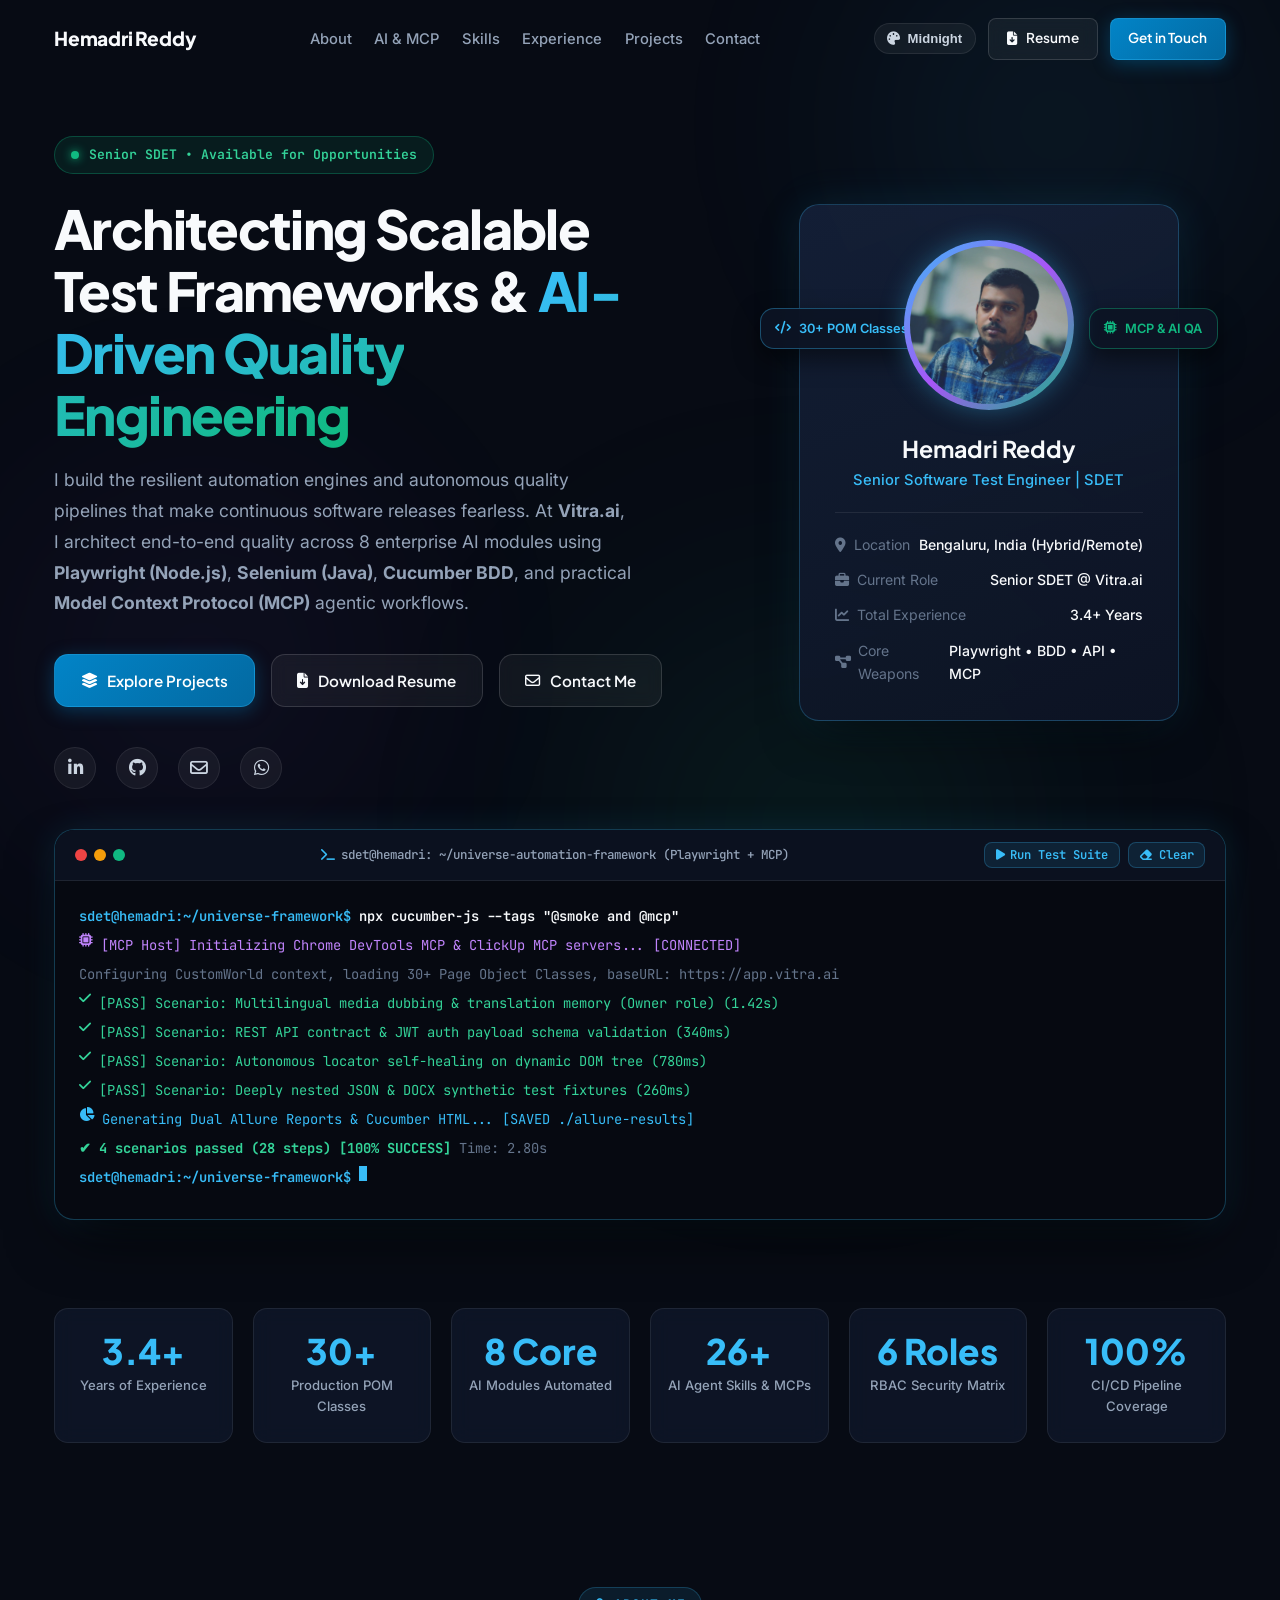
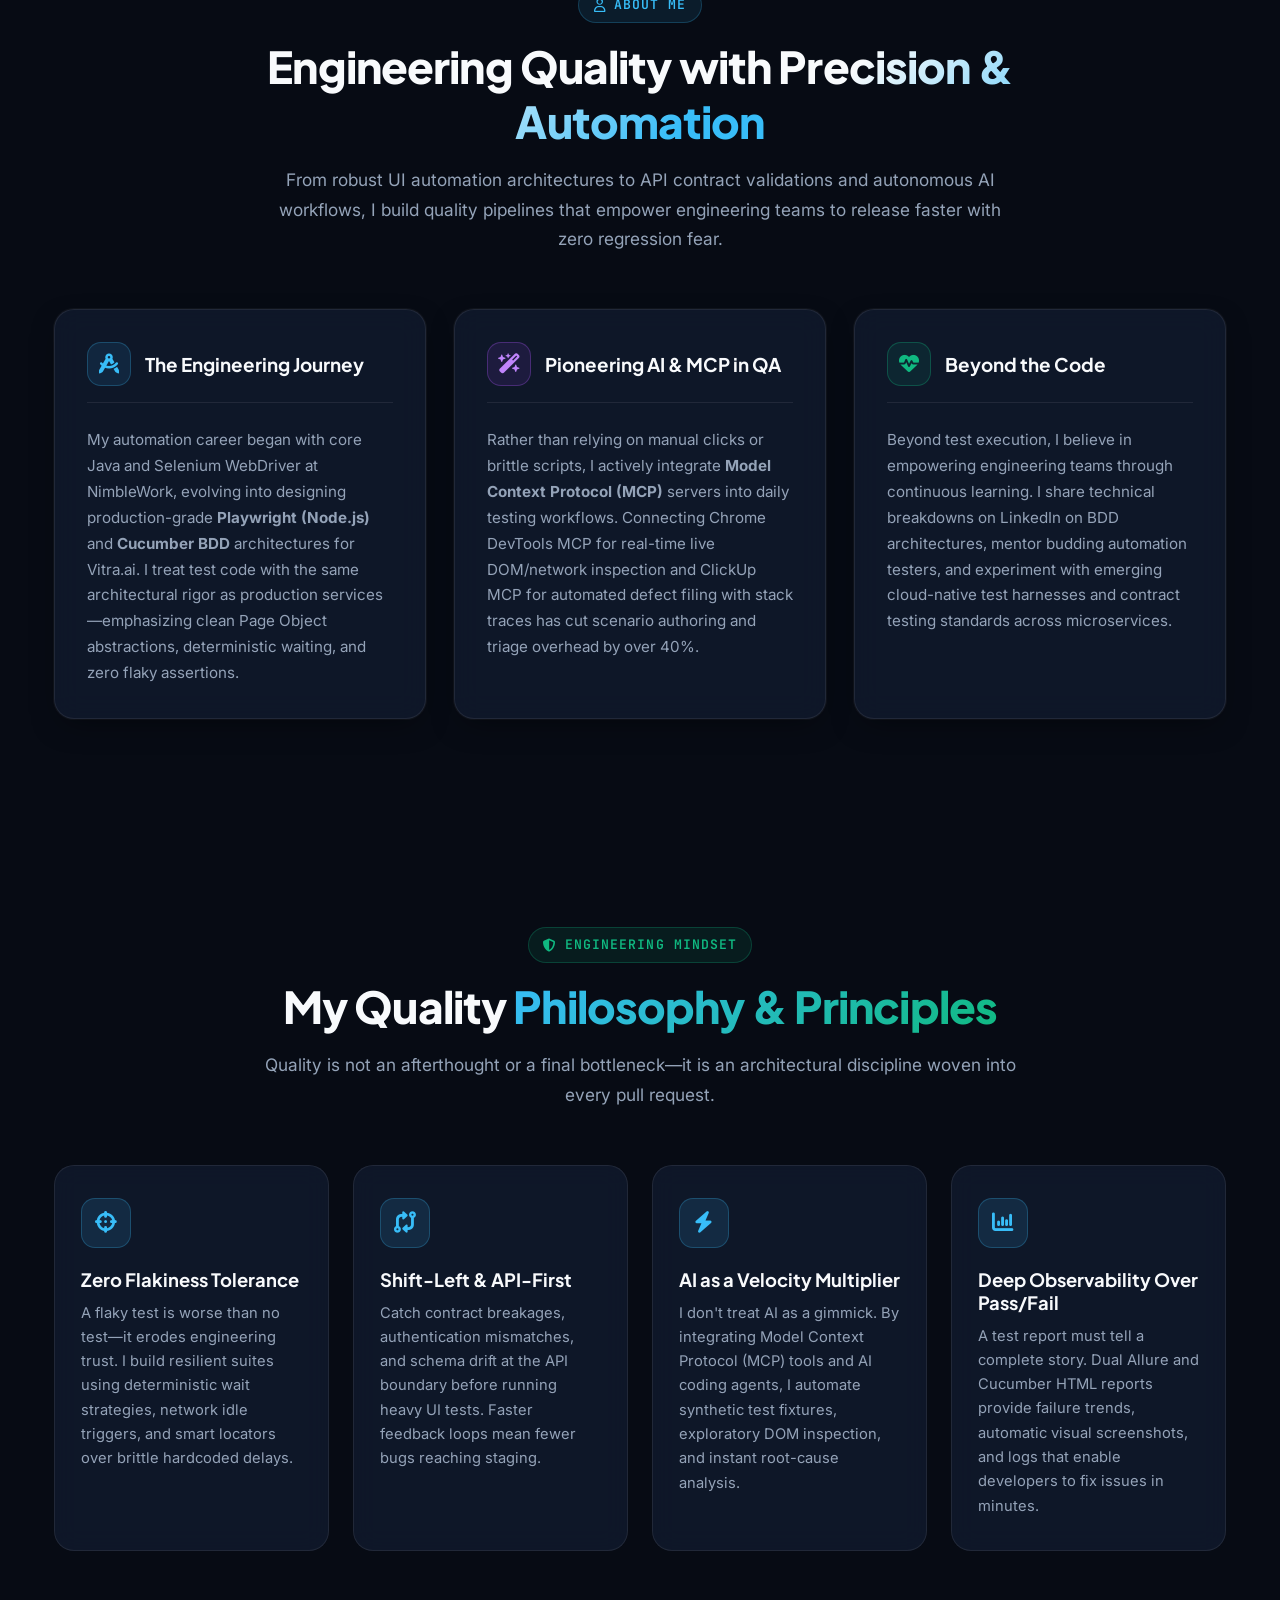
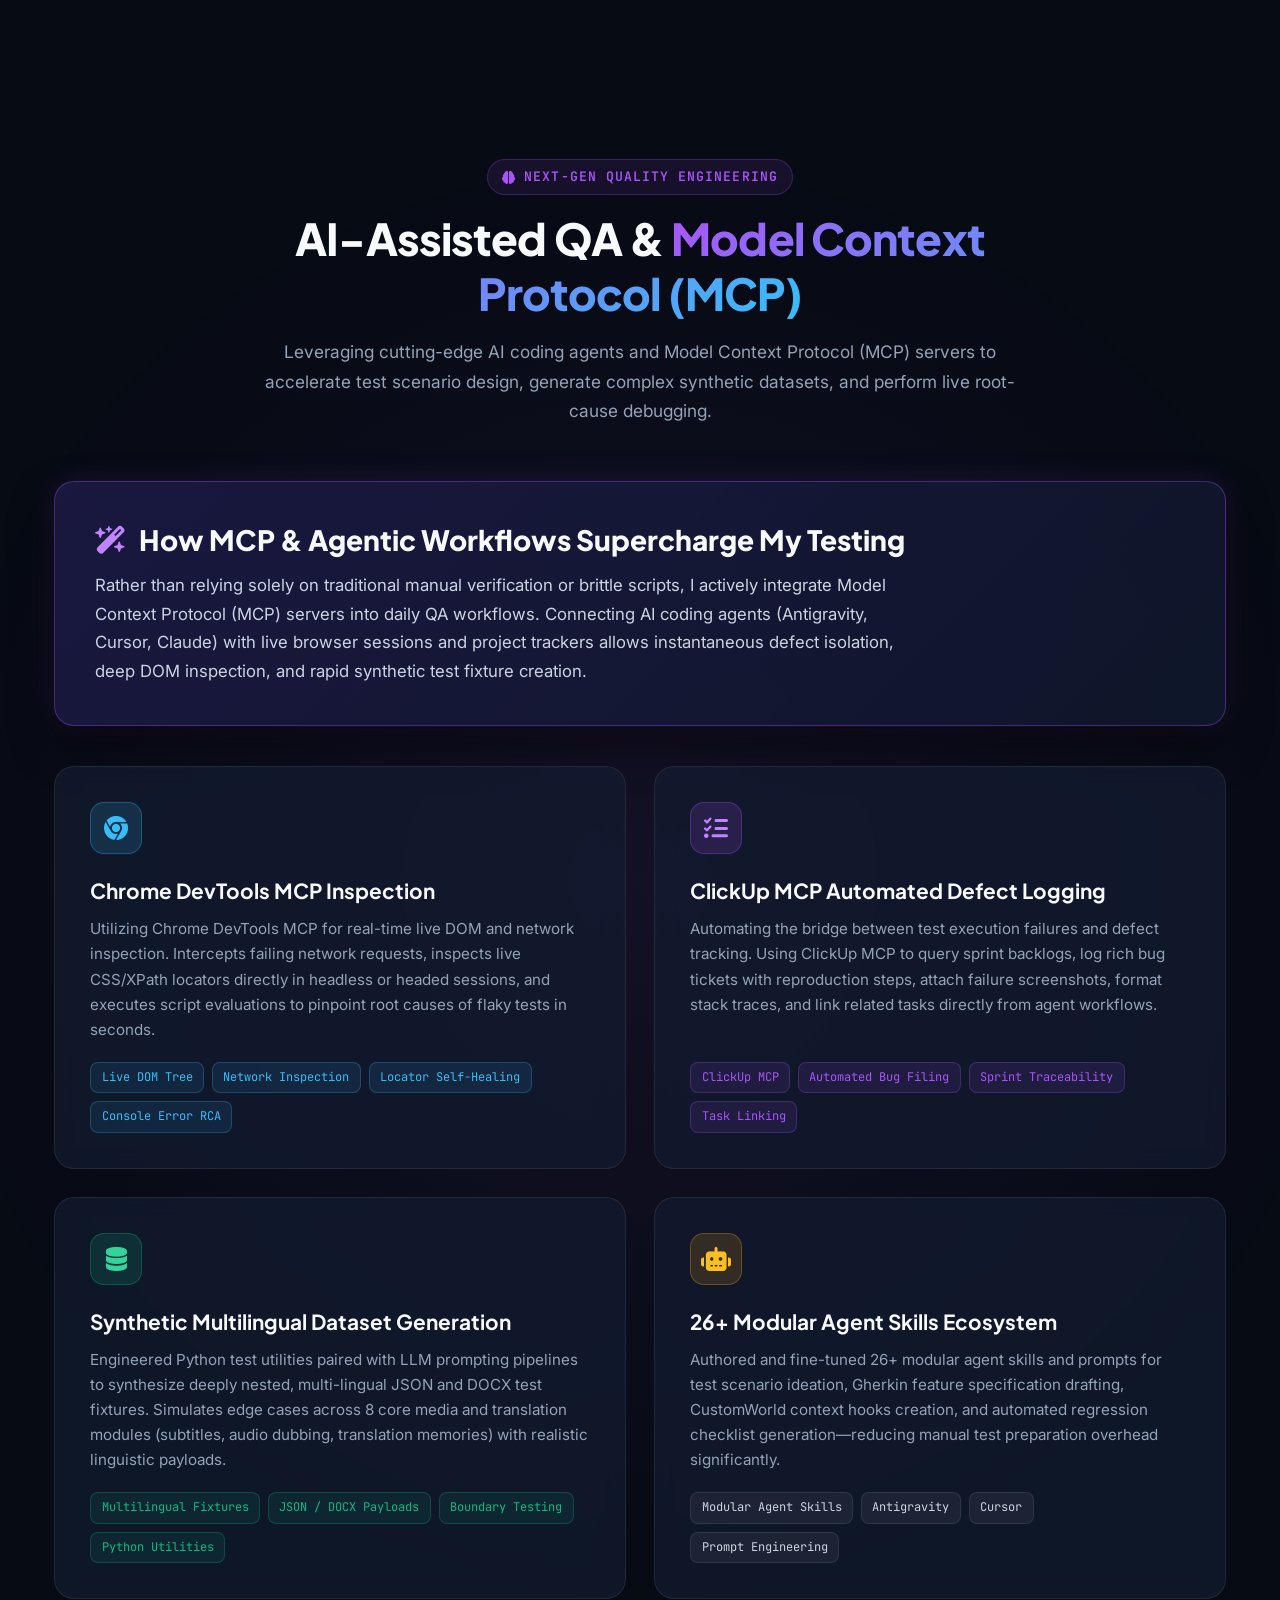
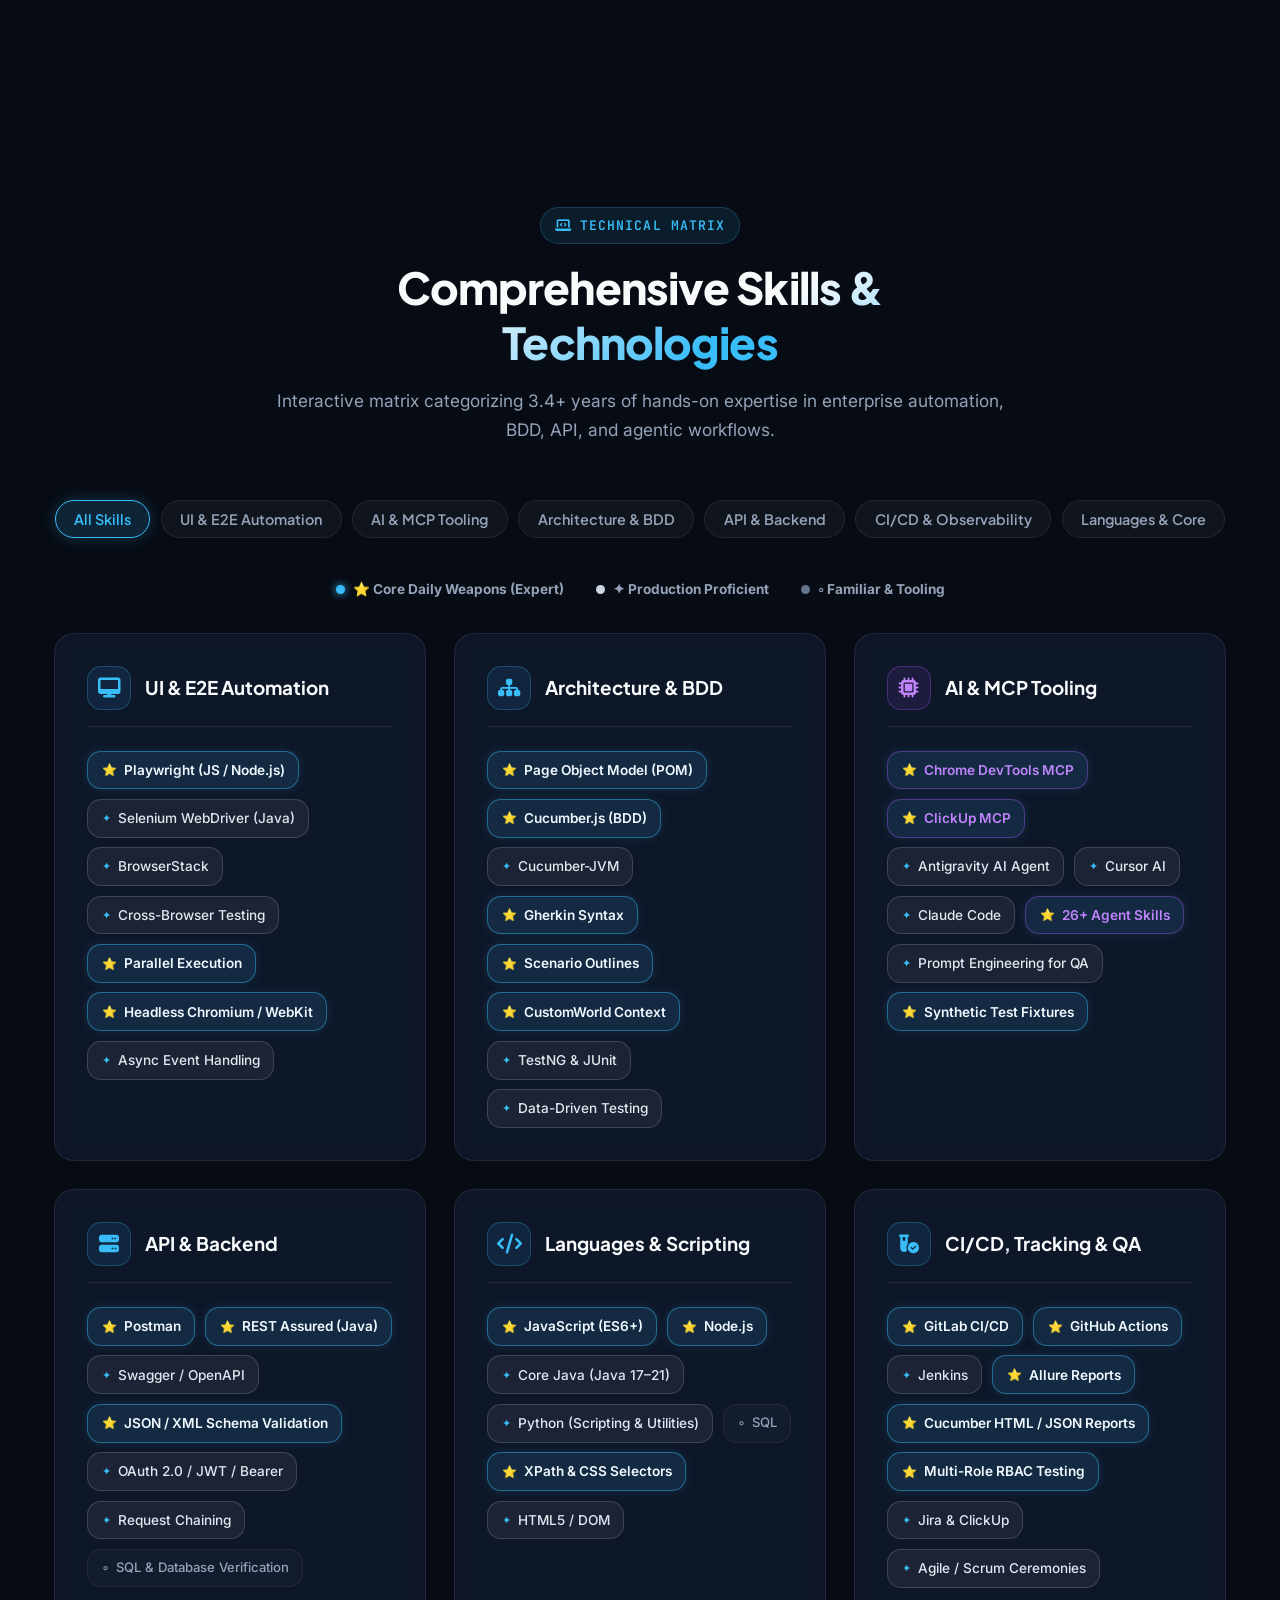
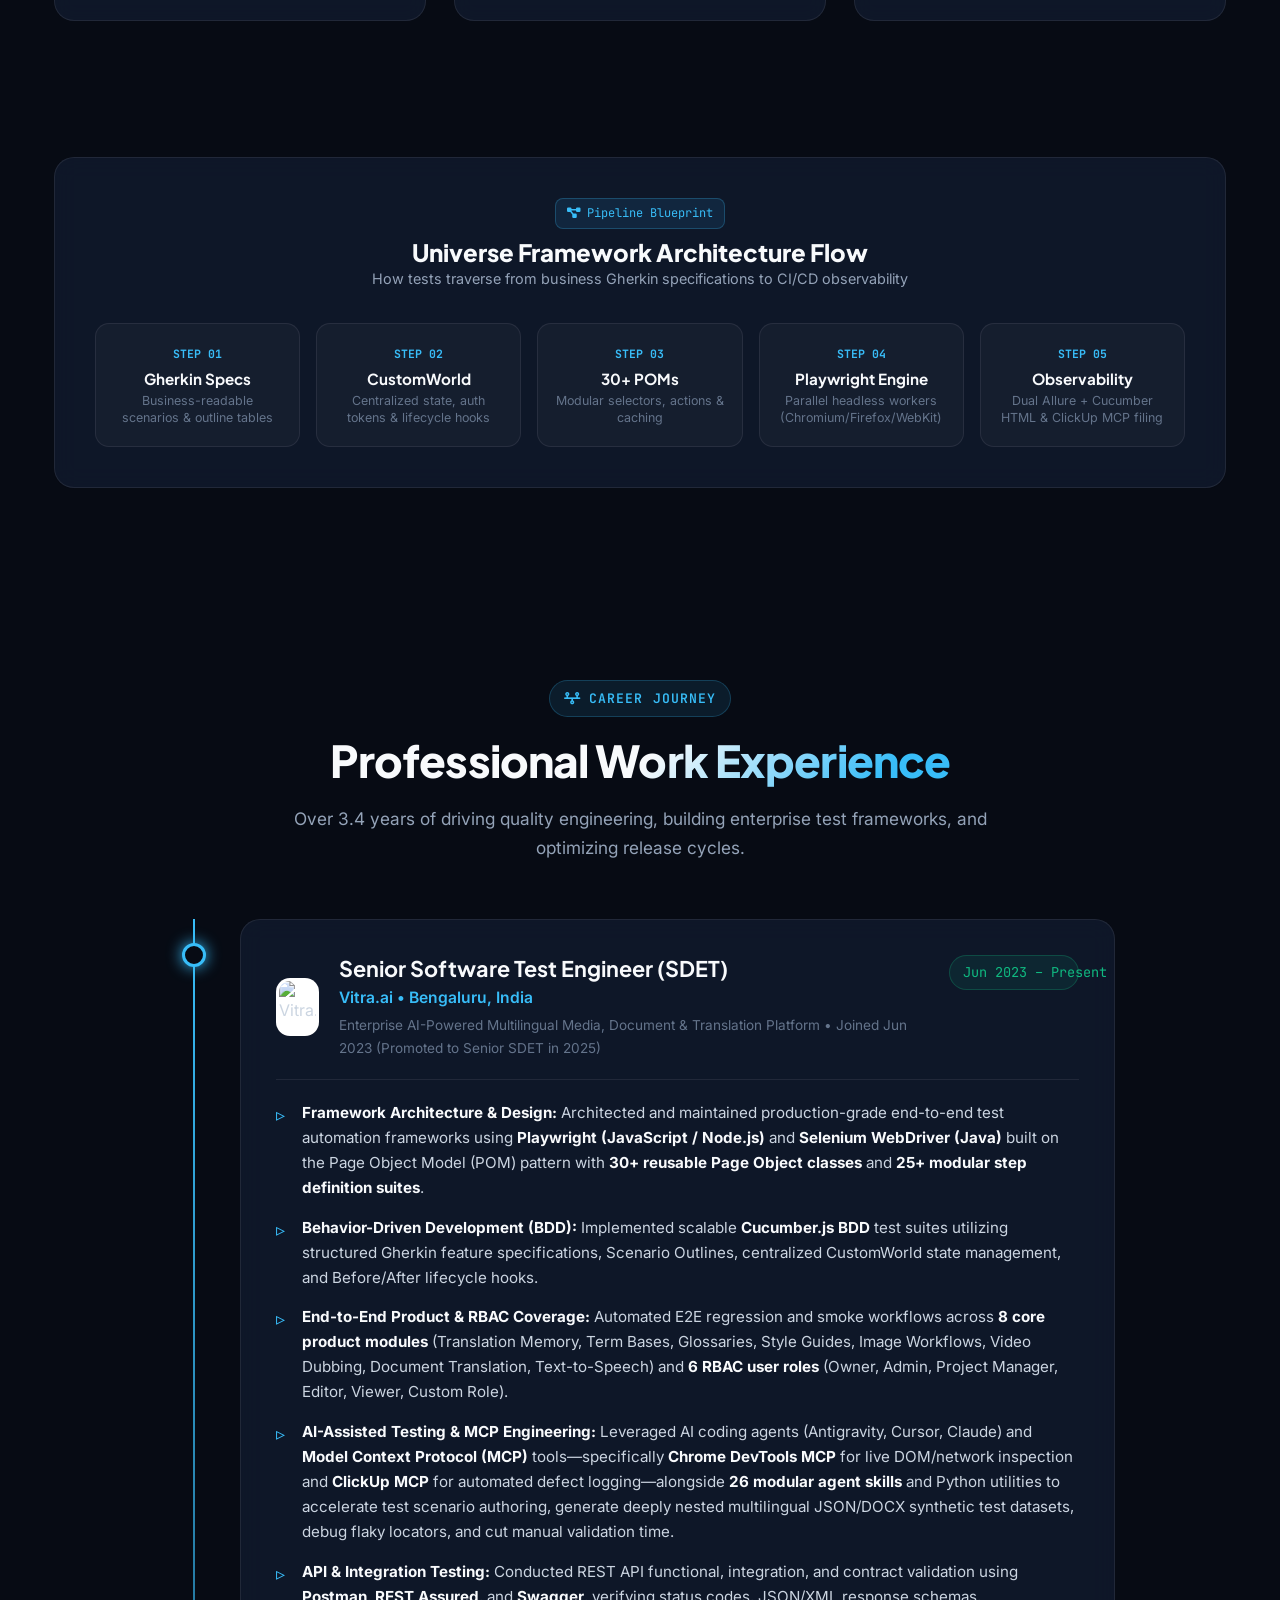
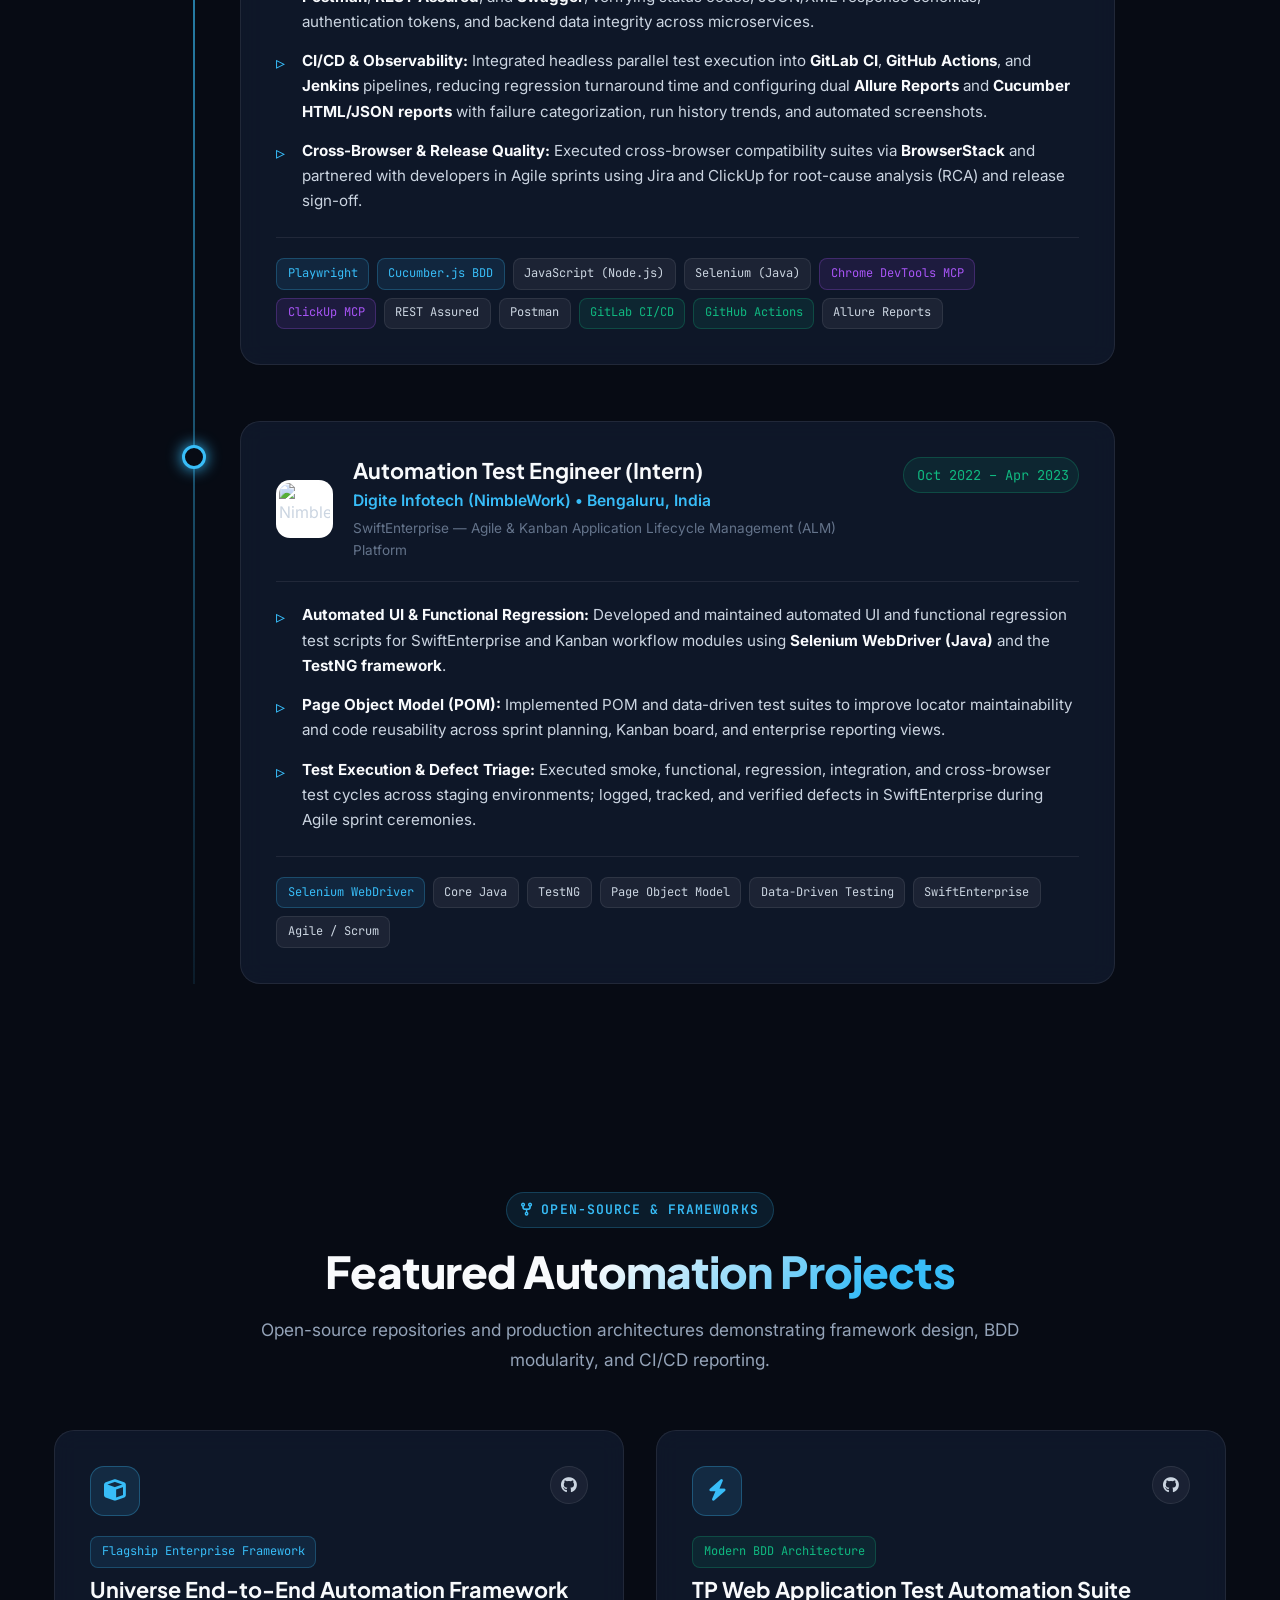
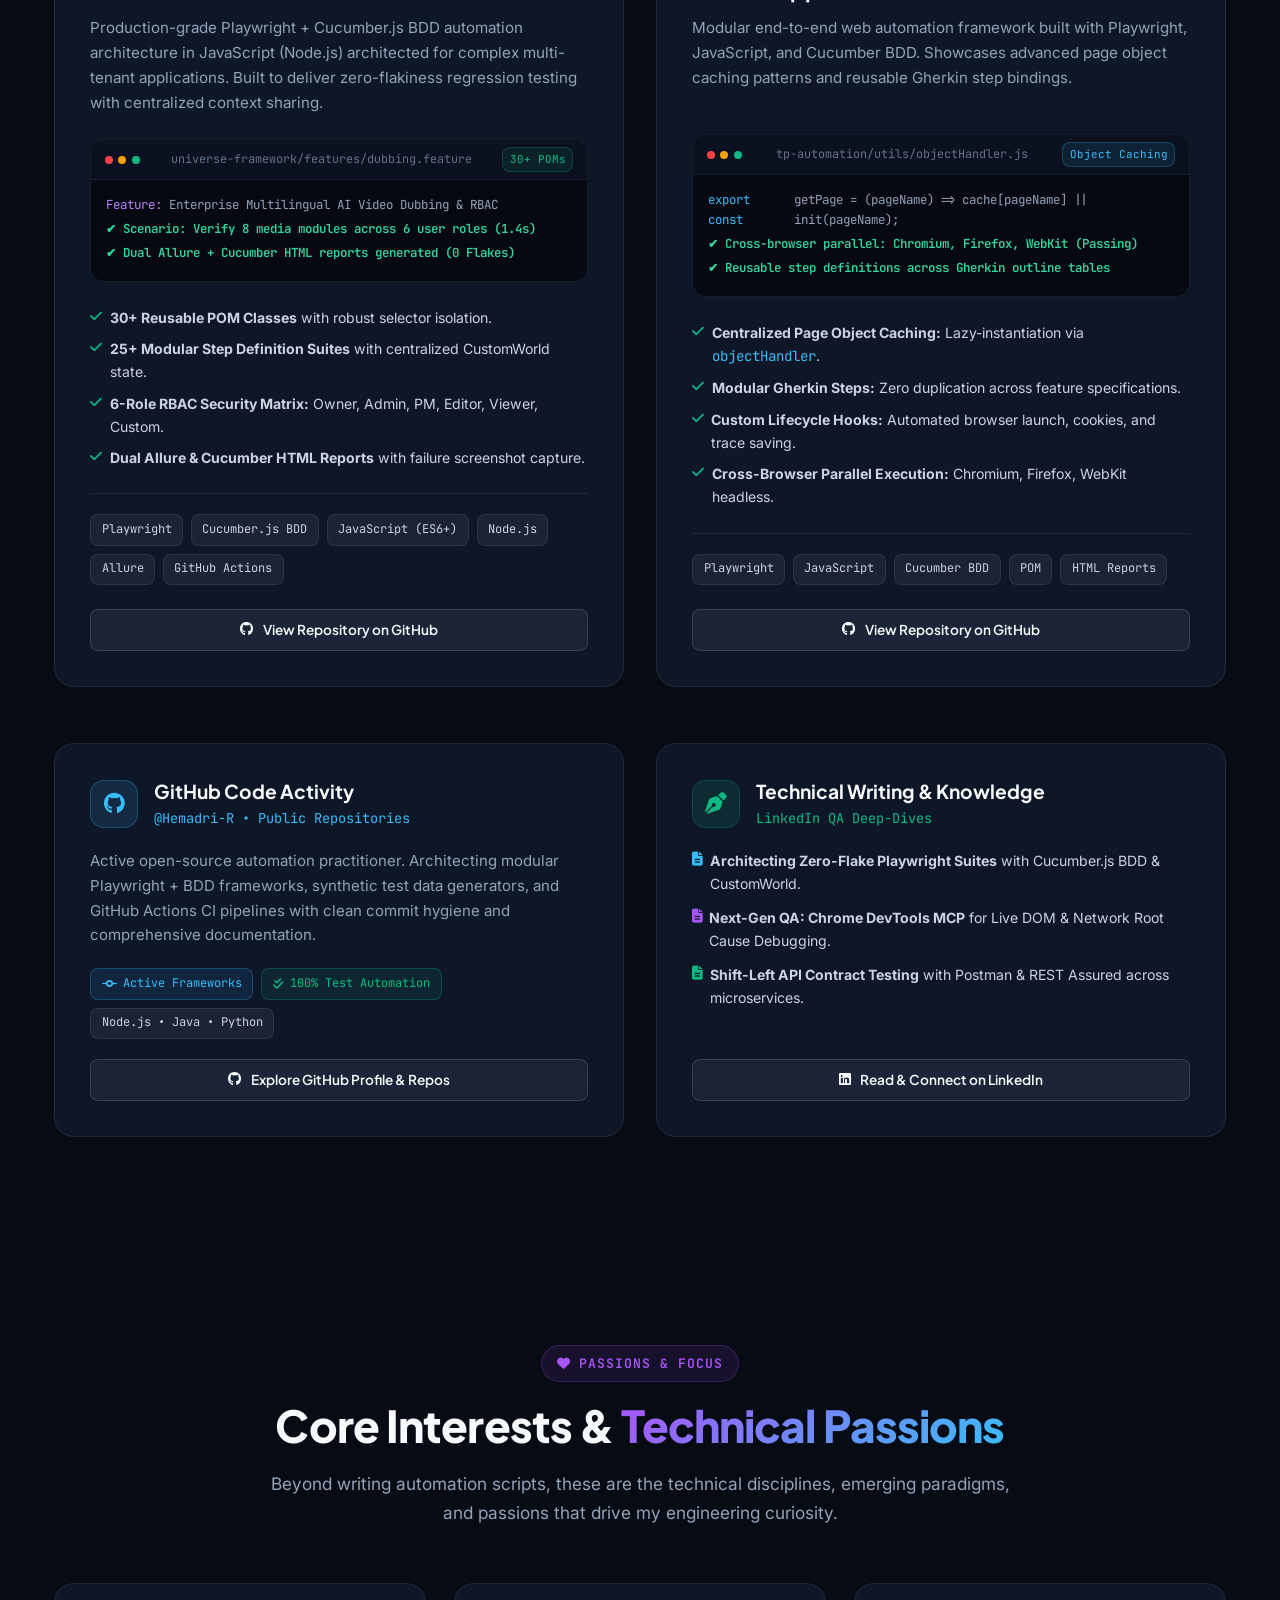
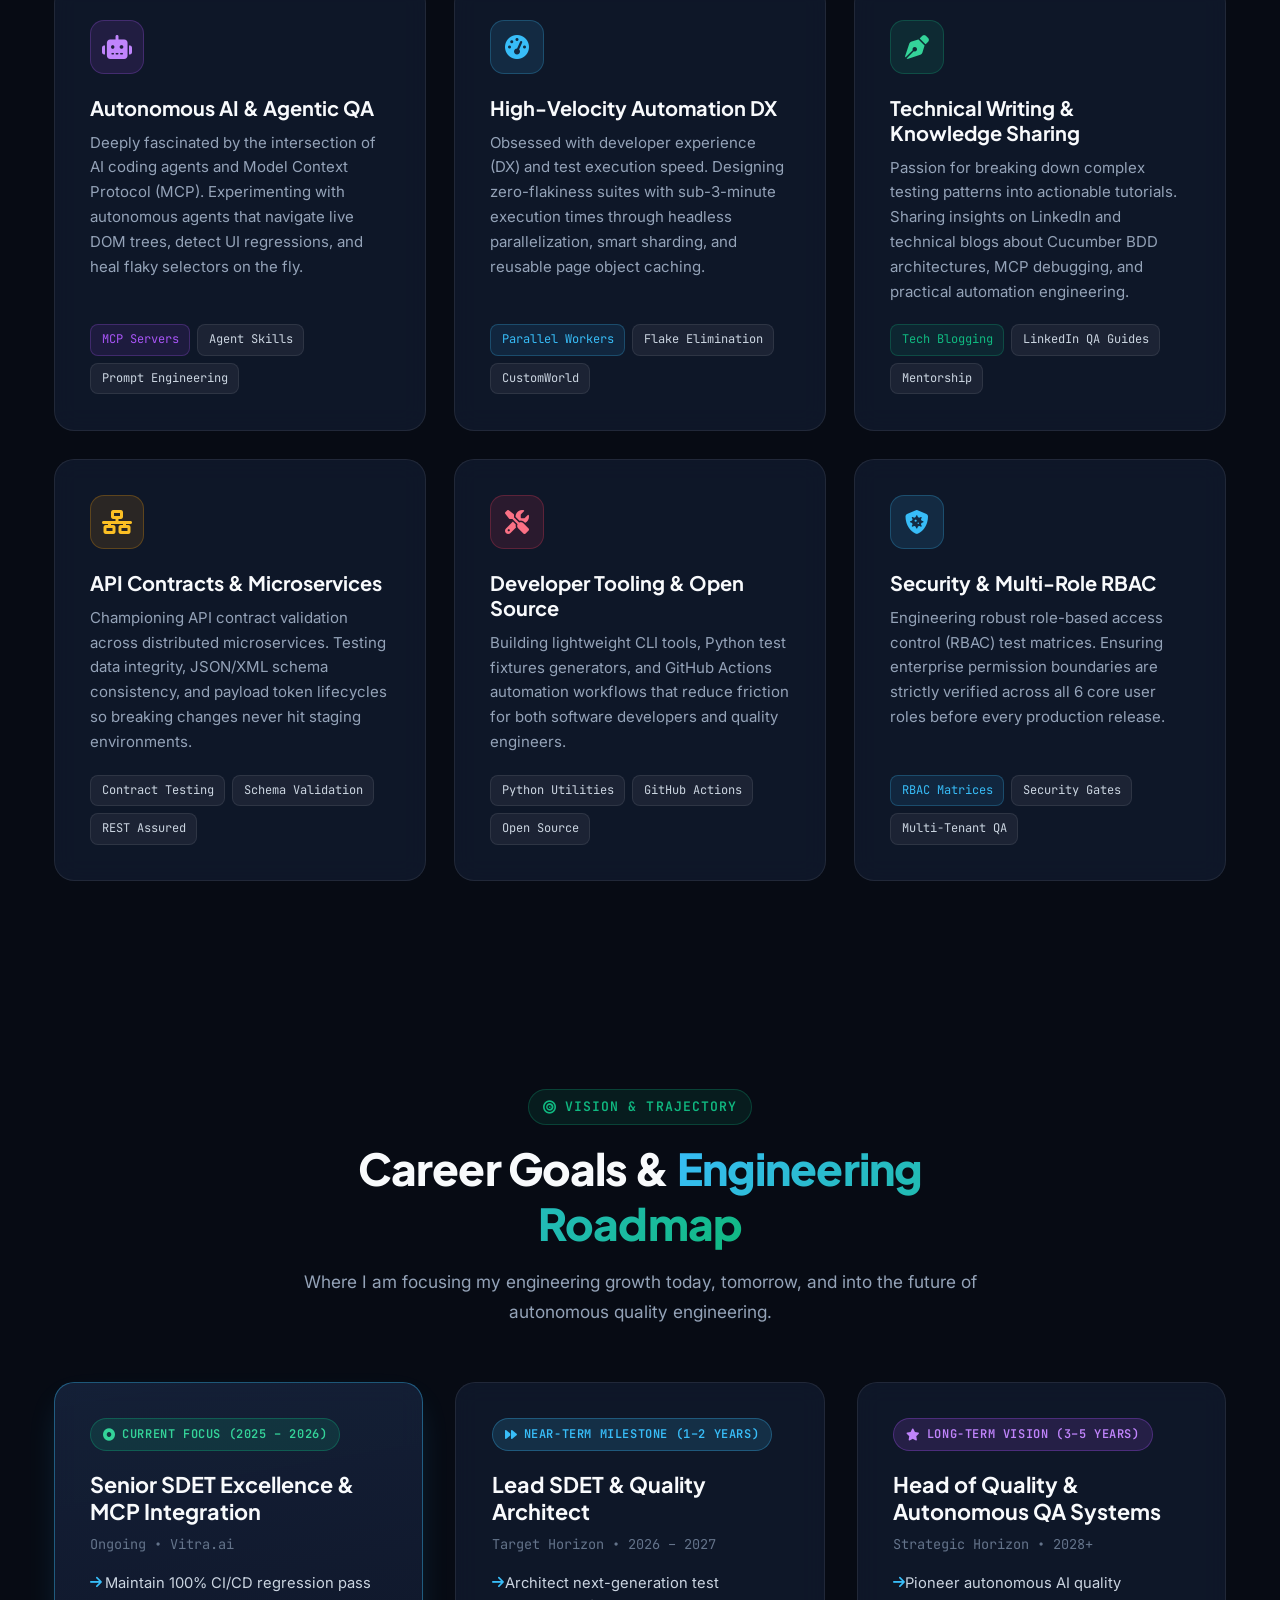
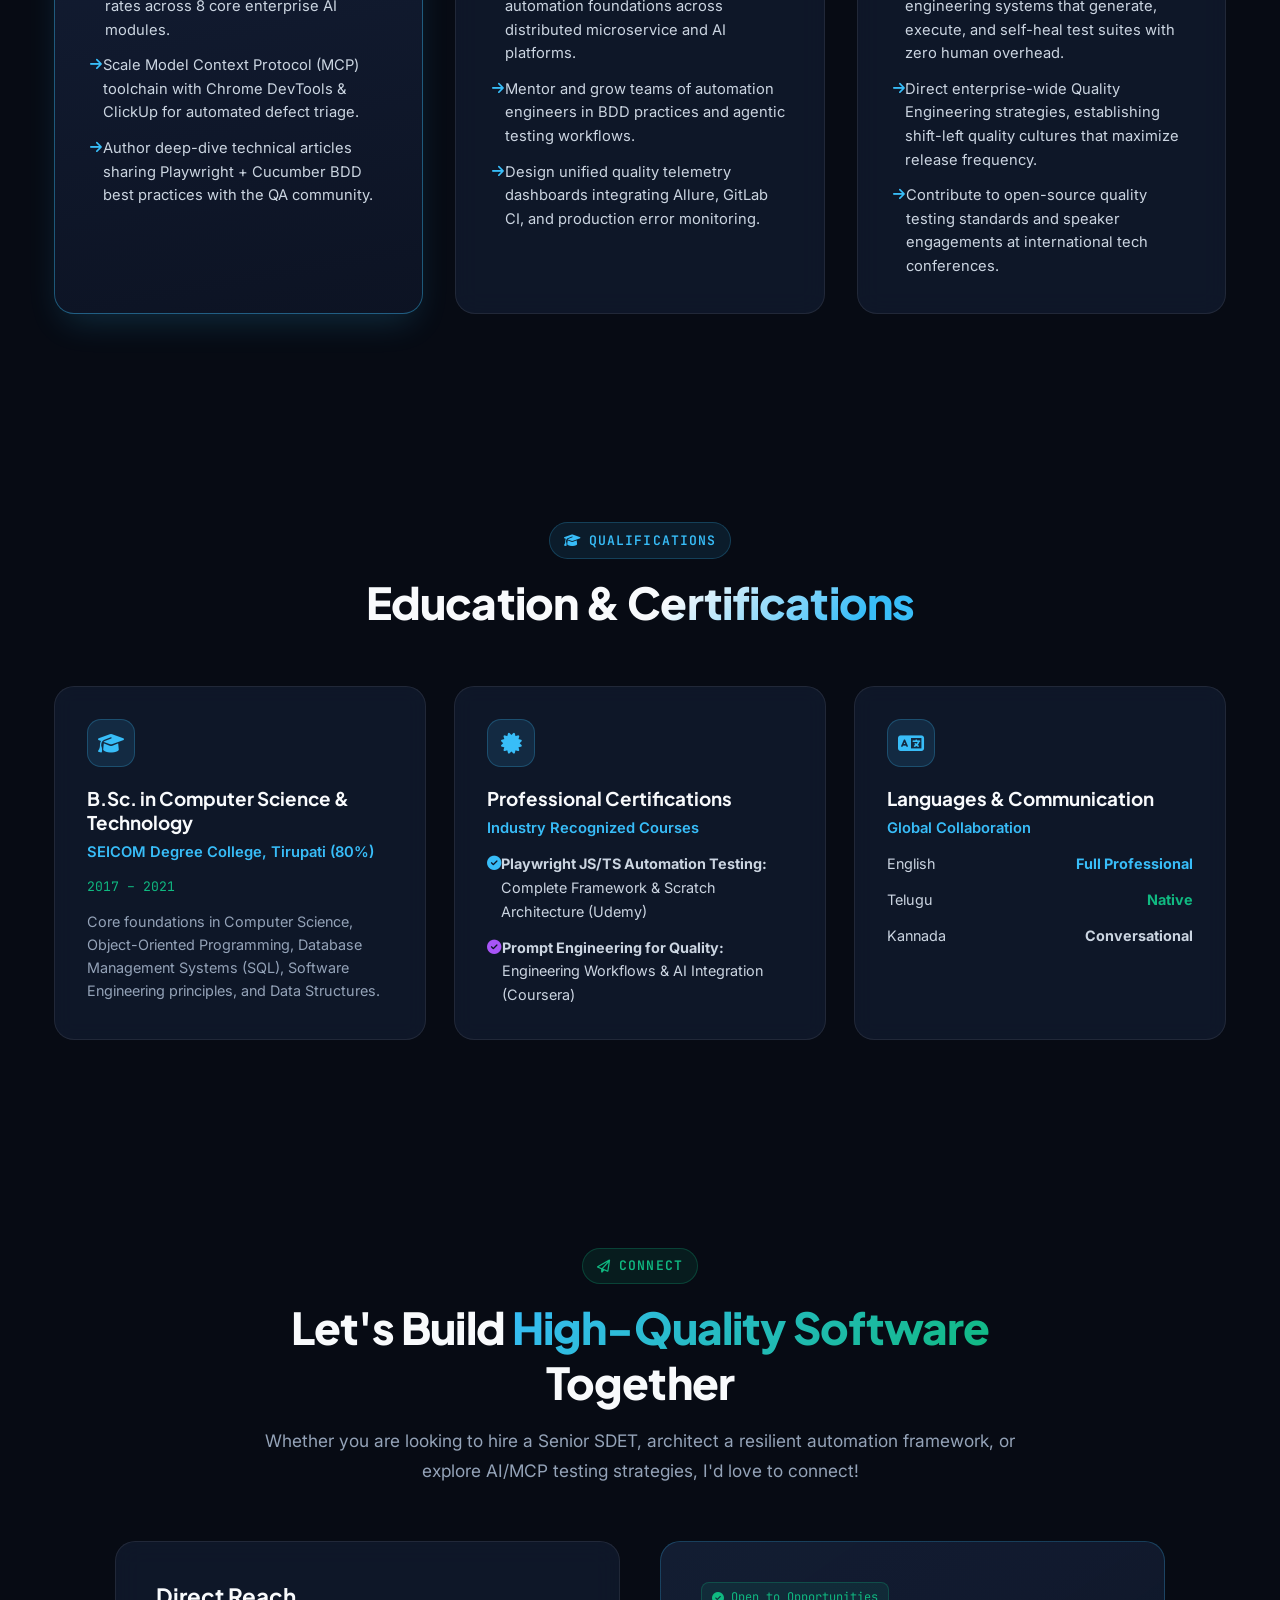
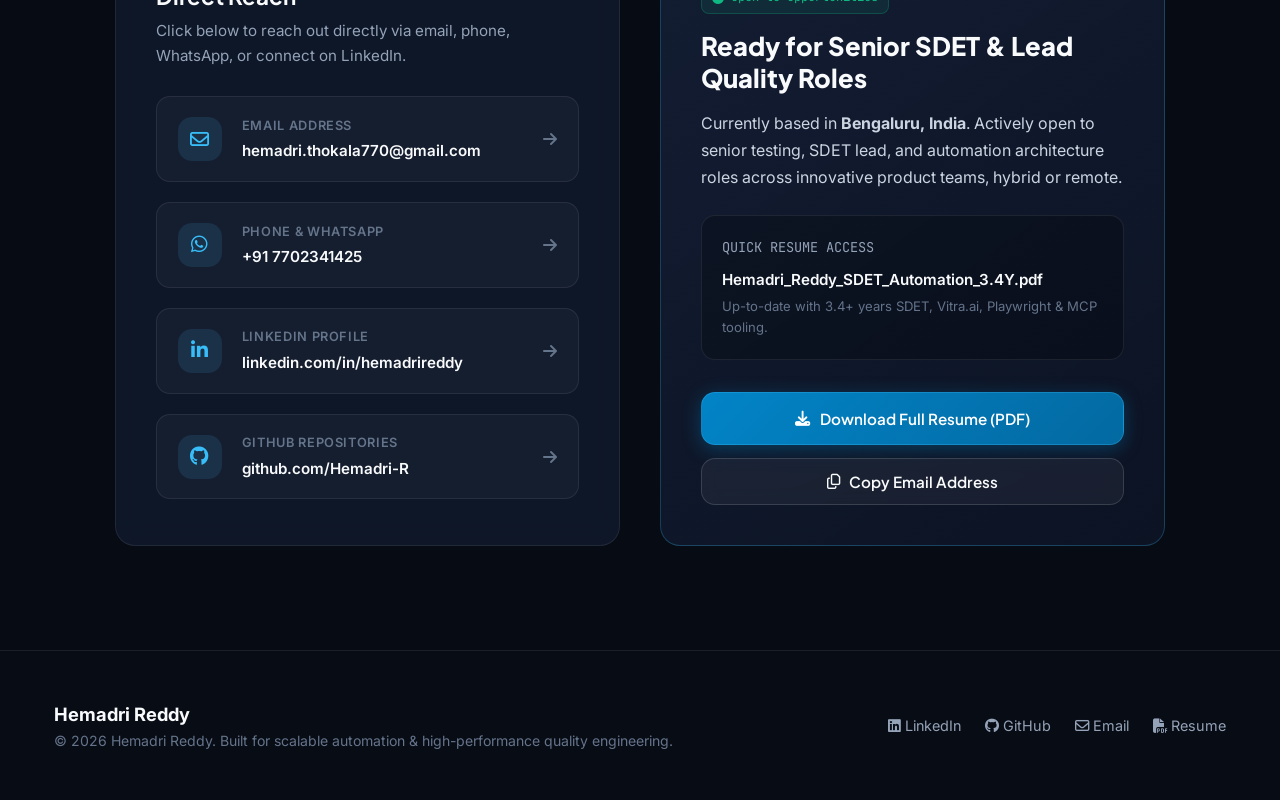
==== commit e7289ea1: "Update profile photo with high-res 800x800 LinkedIn profile picture" ====
--- a/index.html
+++ b/index.html
@@ -153,7 +153,7 @@
             </div>
 
             <div class="avatar-ring">
-              <img src="images/Hemadri.jpeg" alt="Hemadri Reddy" class="avatar-img">
+              <img src="images/Hemadri.jpeg?v=4" alt="Hemadri Reddy" class="avatar-img" width="170" height="170" loading="eager">
             </div>
 
             <h2 class="profile-name">Hemadri Reddy</h2>
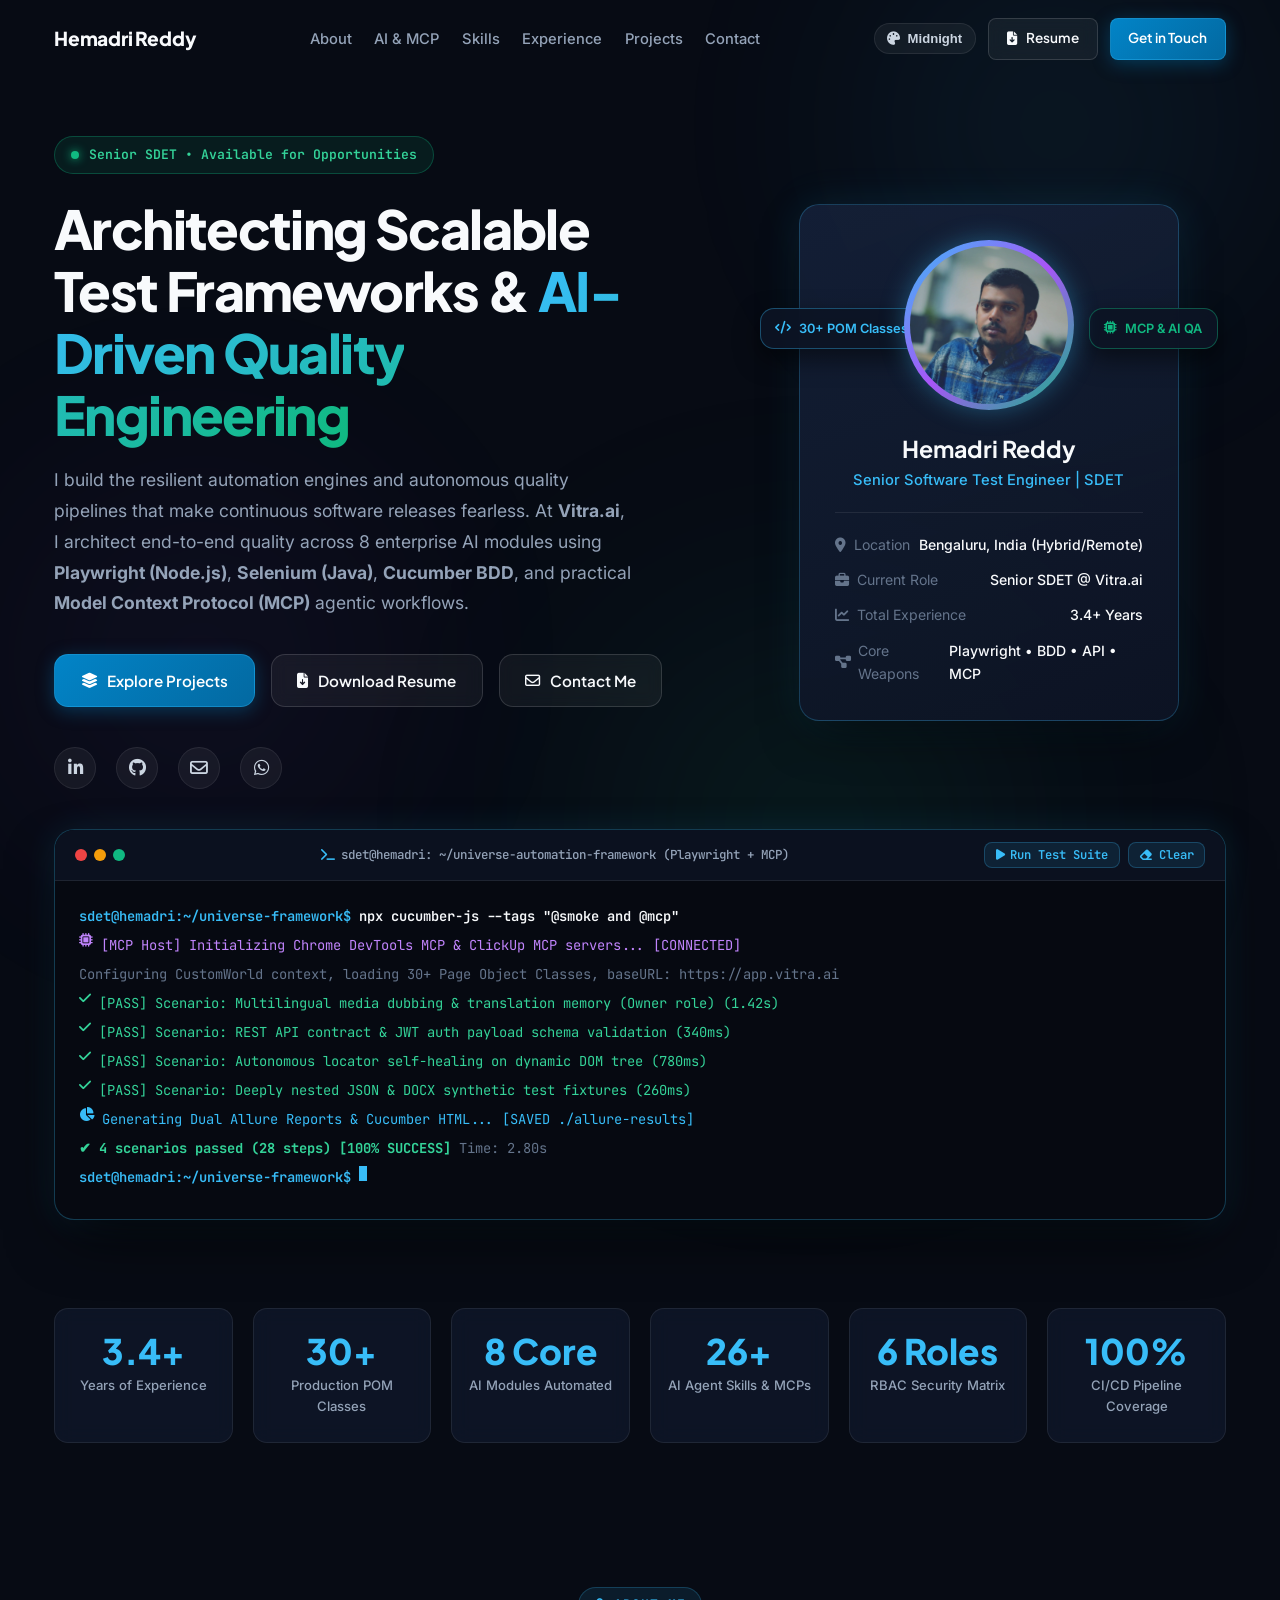
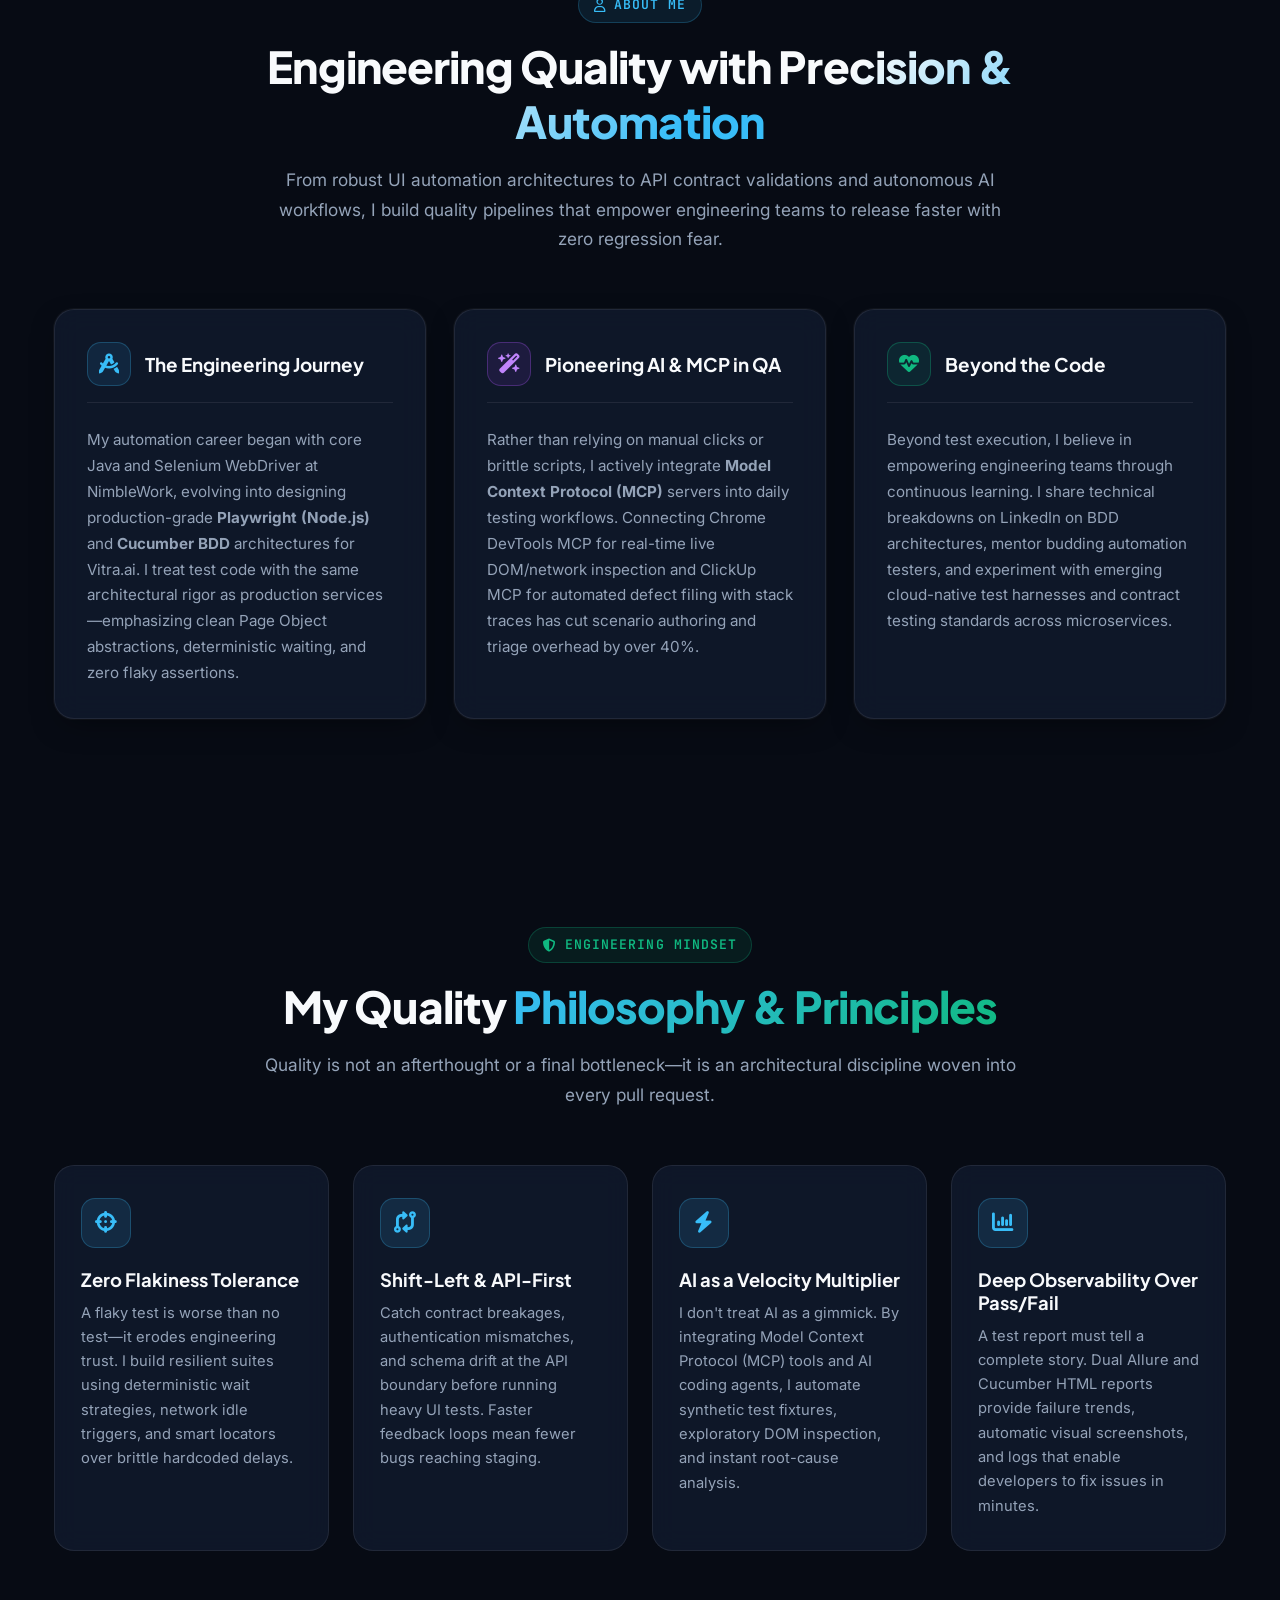
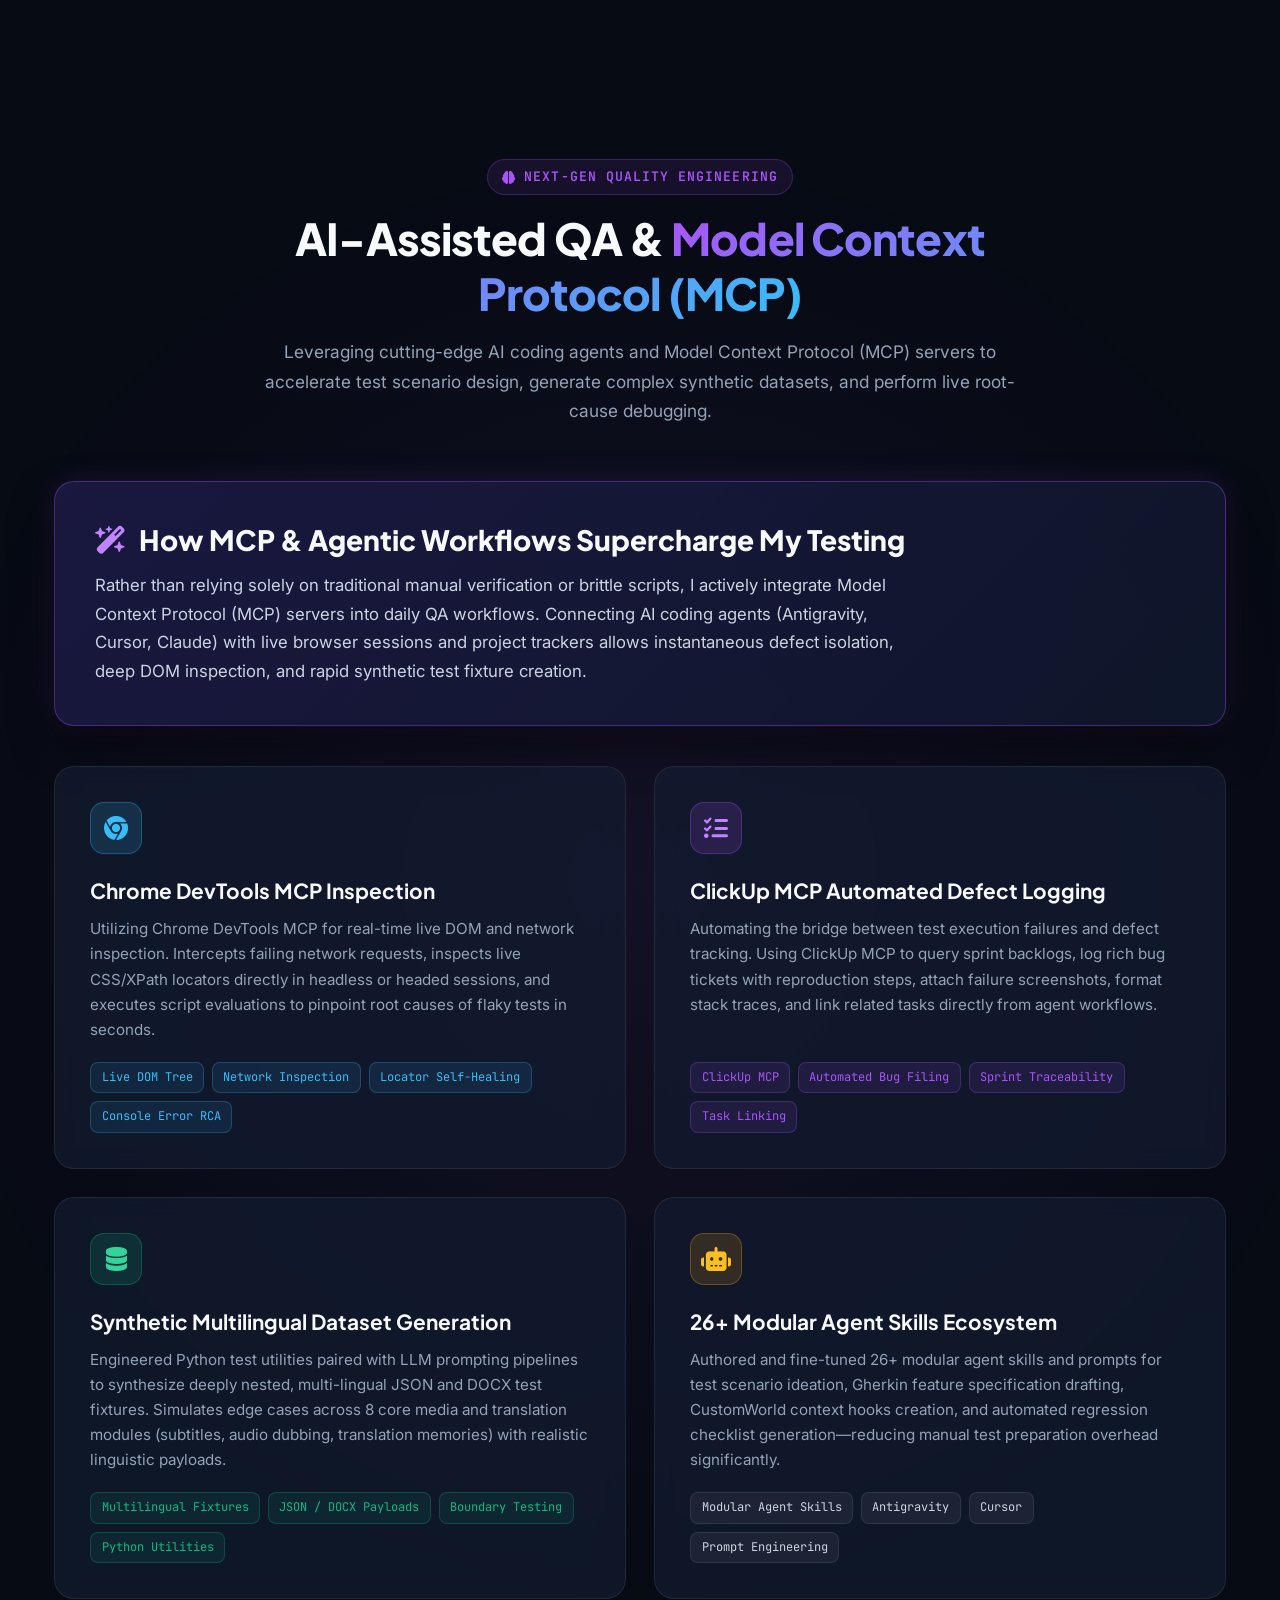
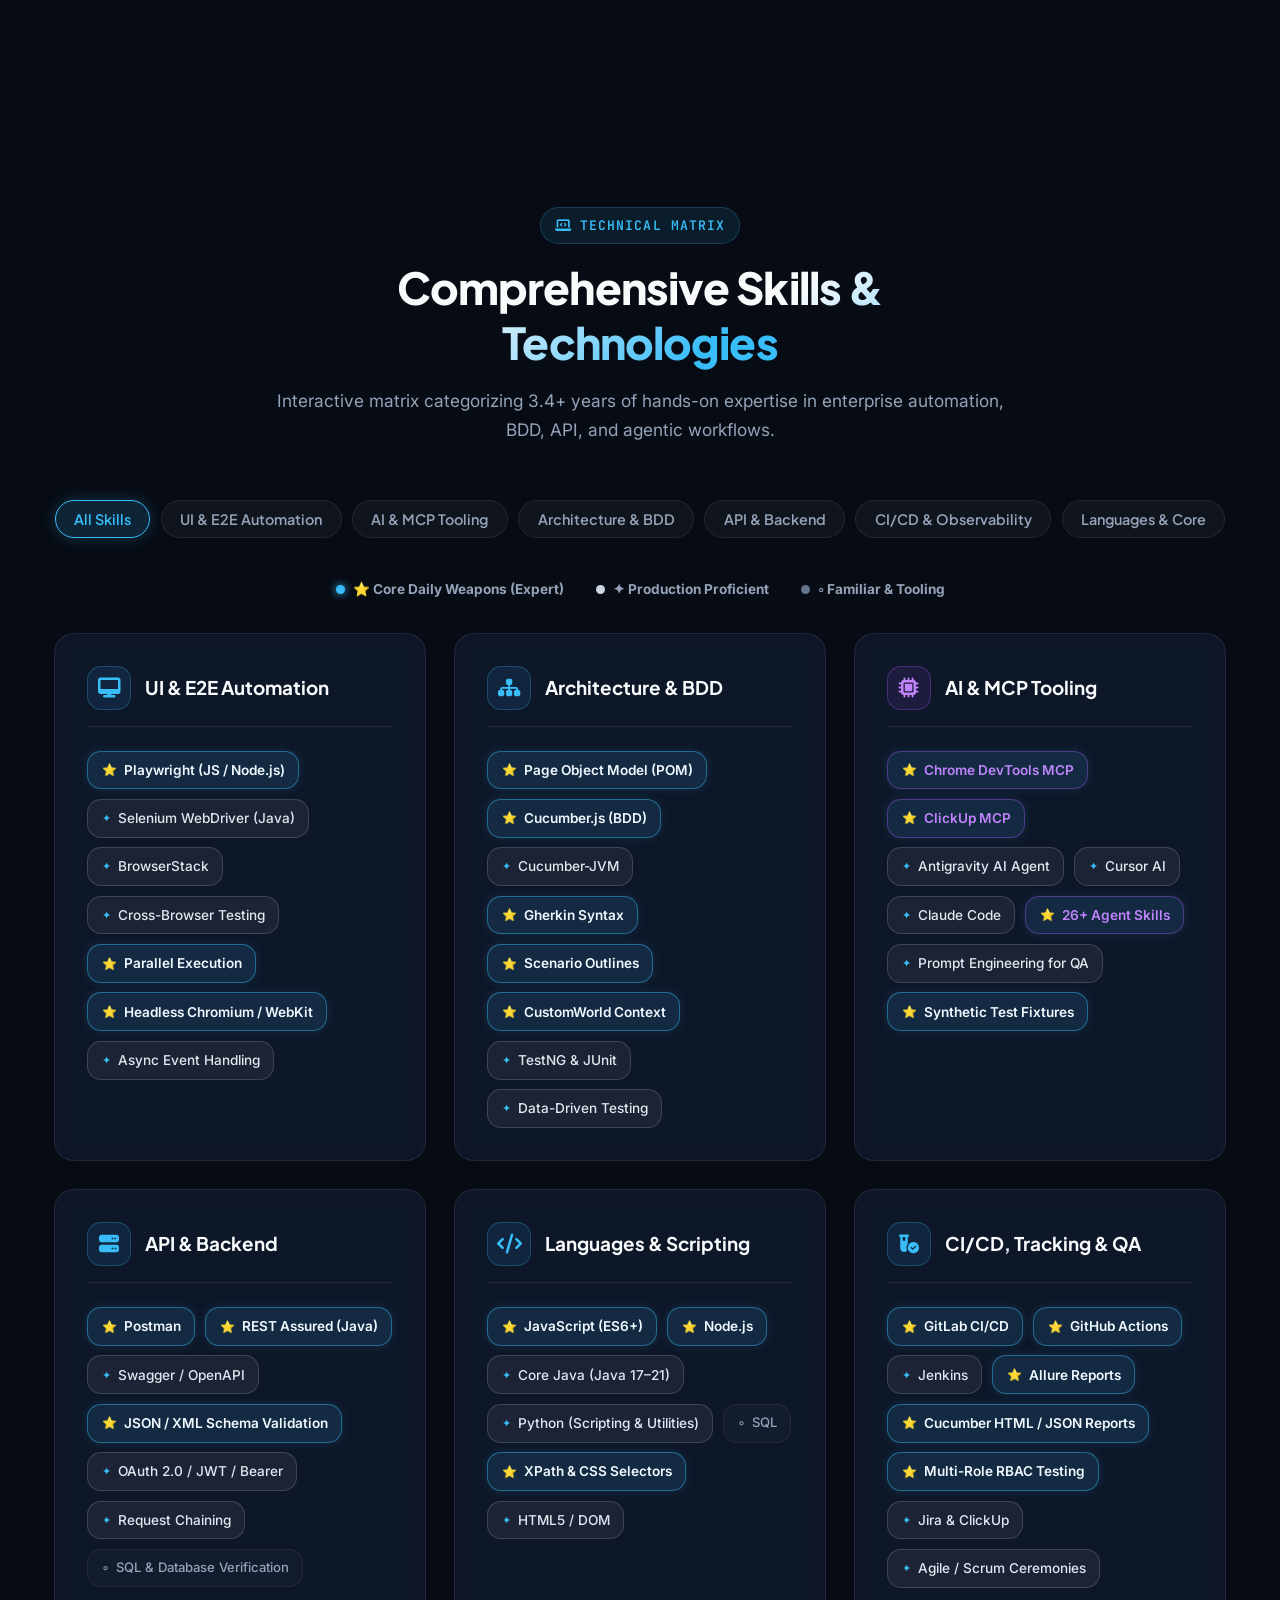
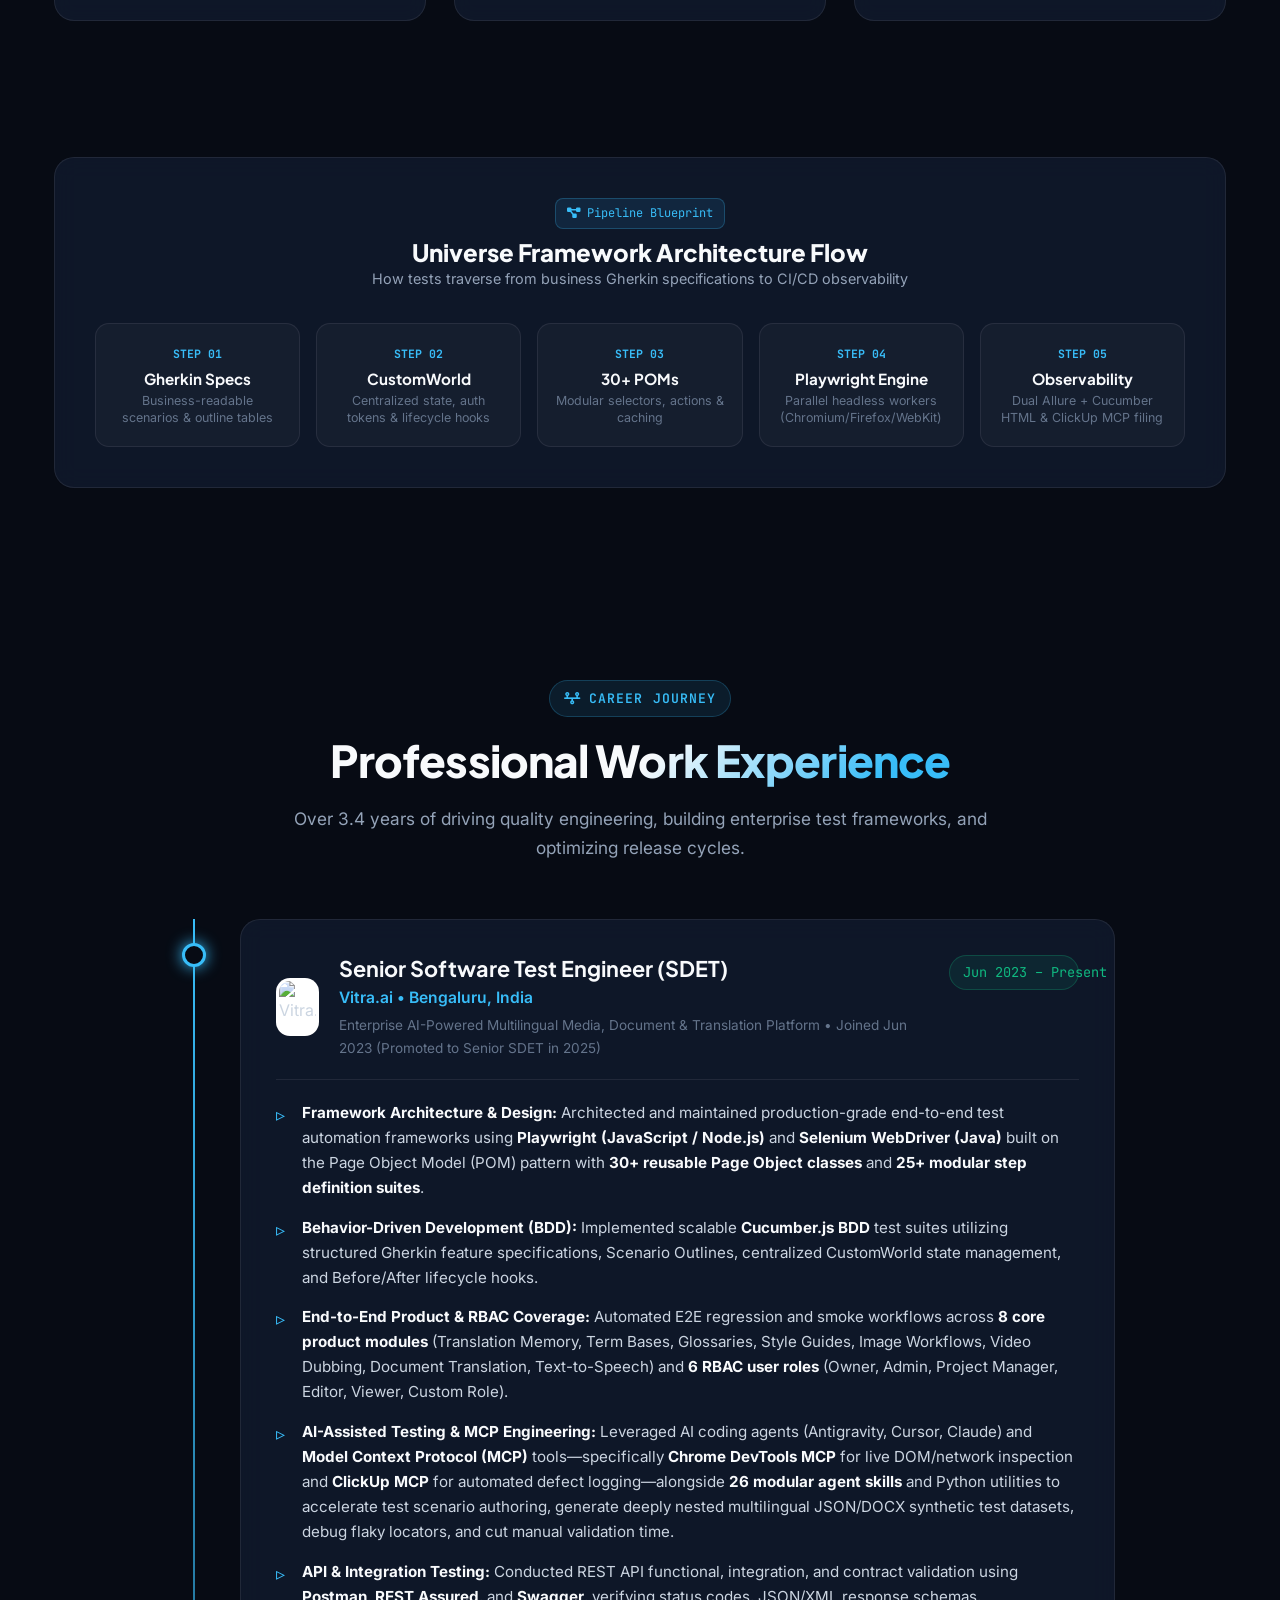
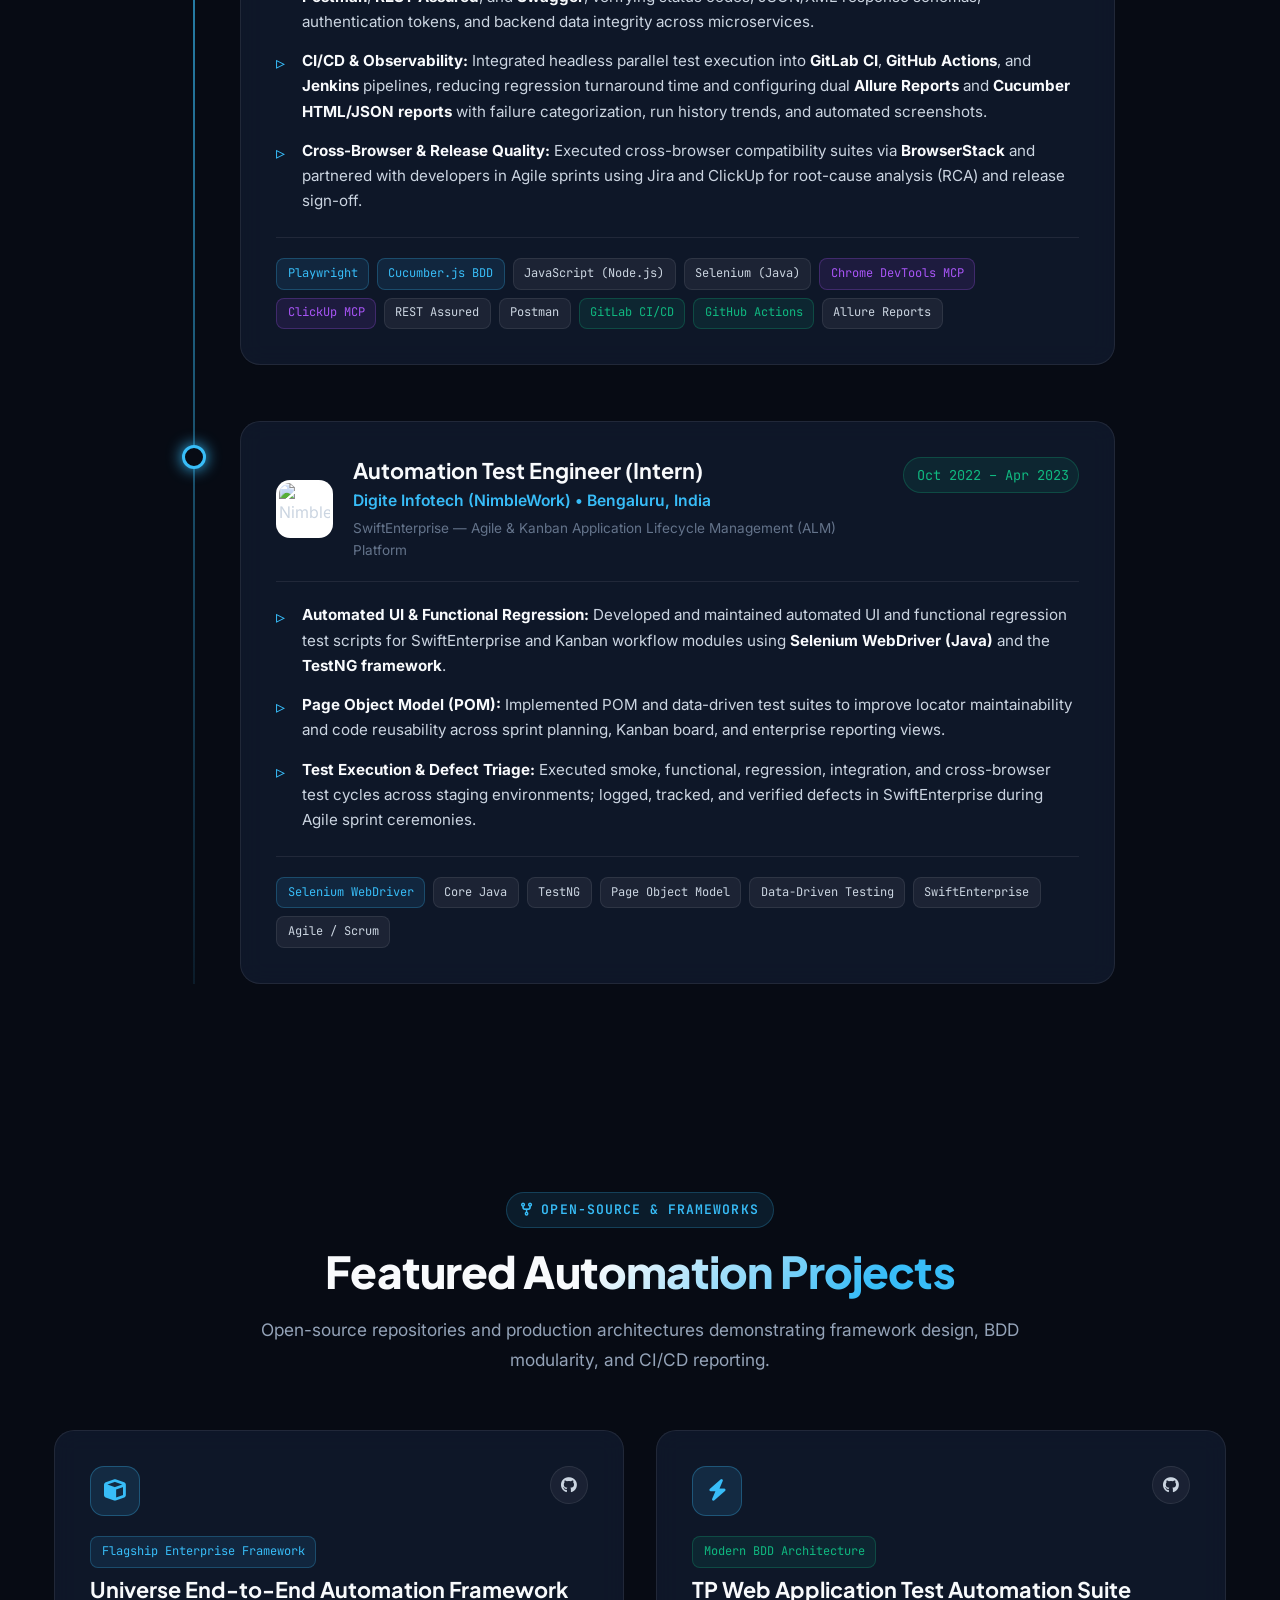
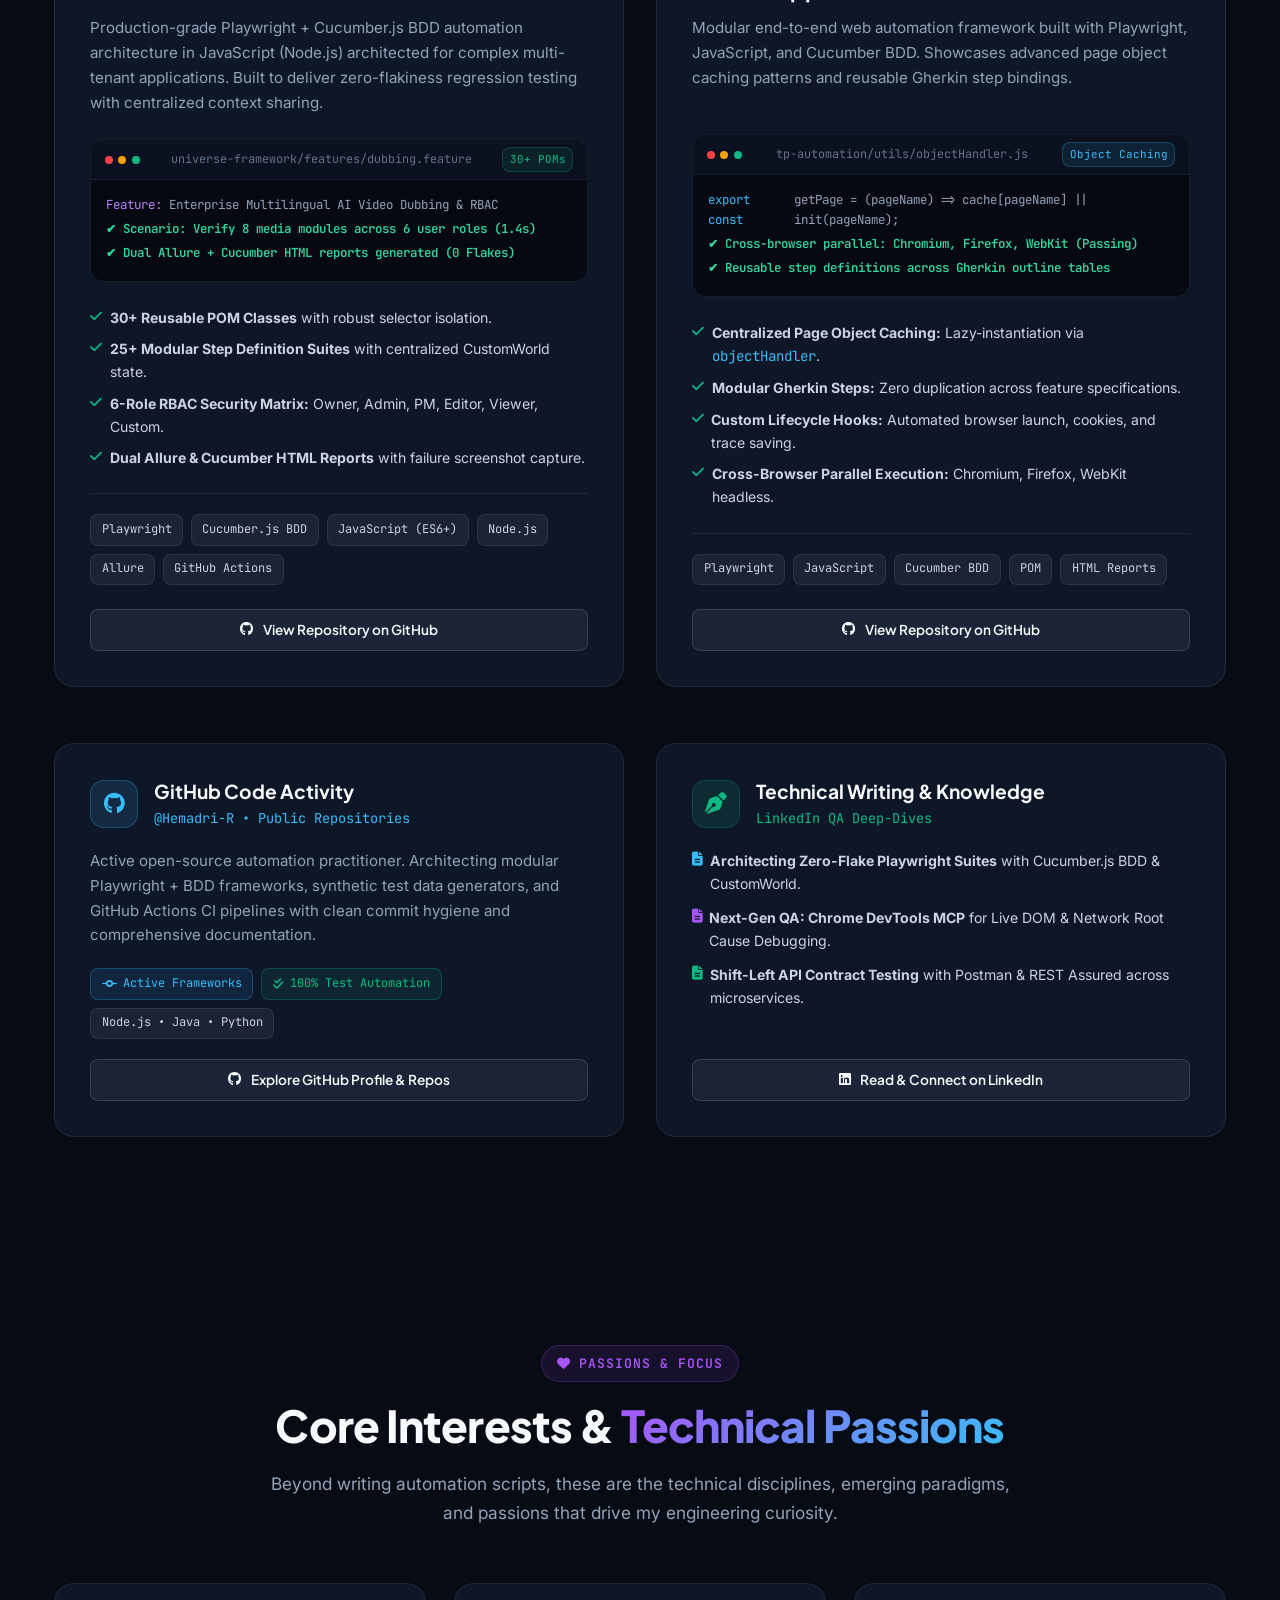
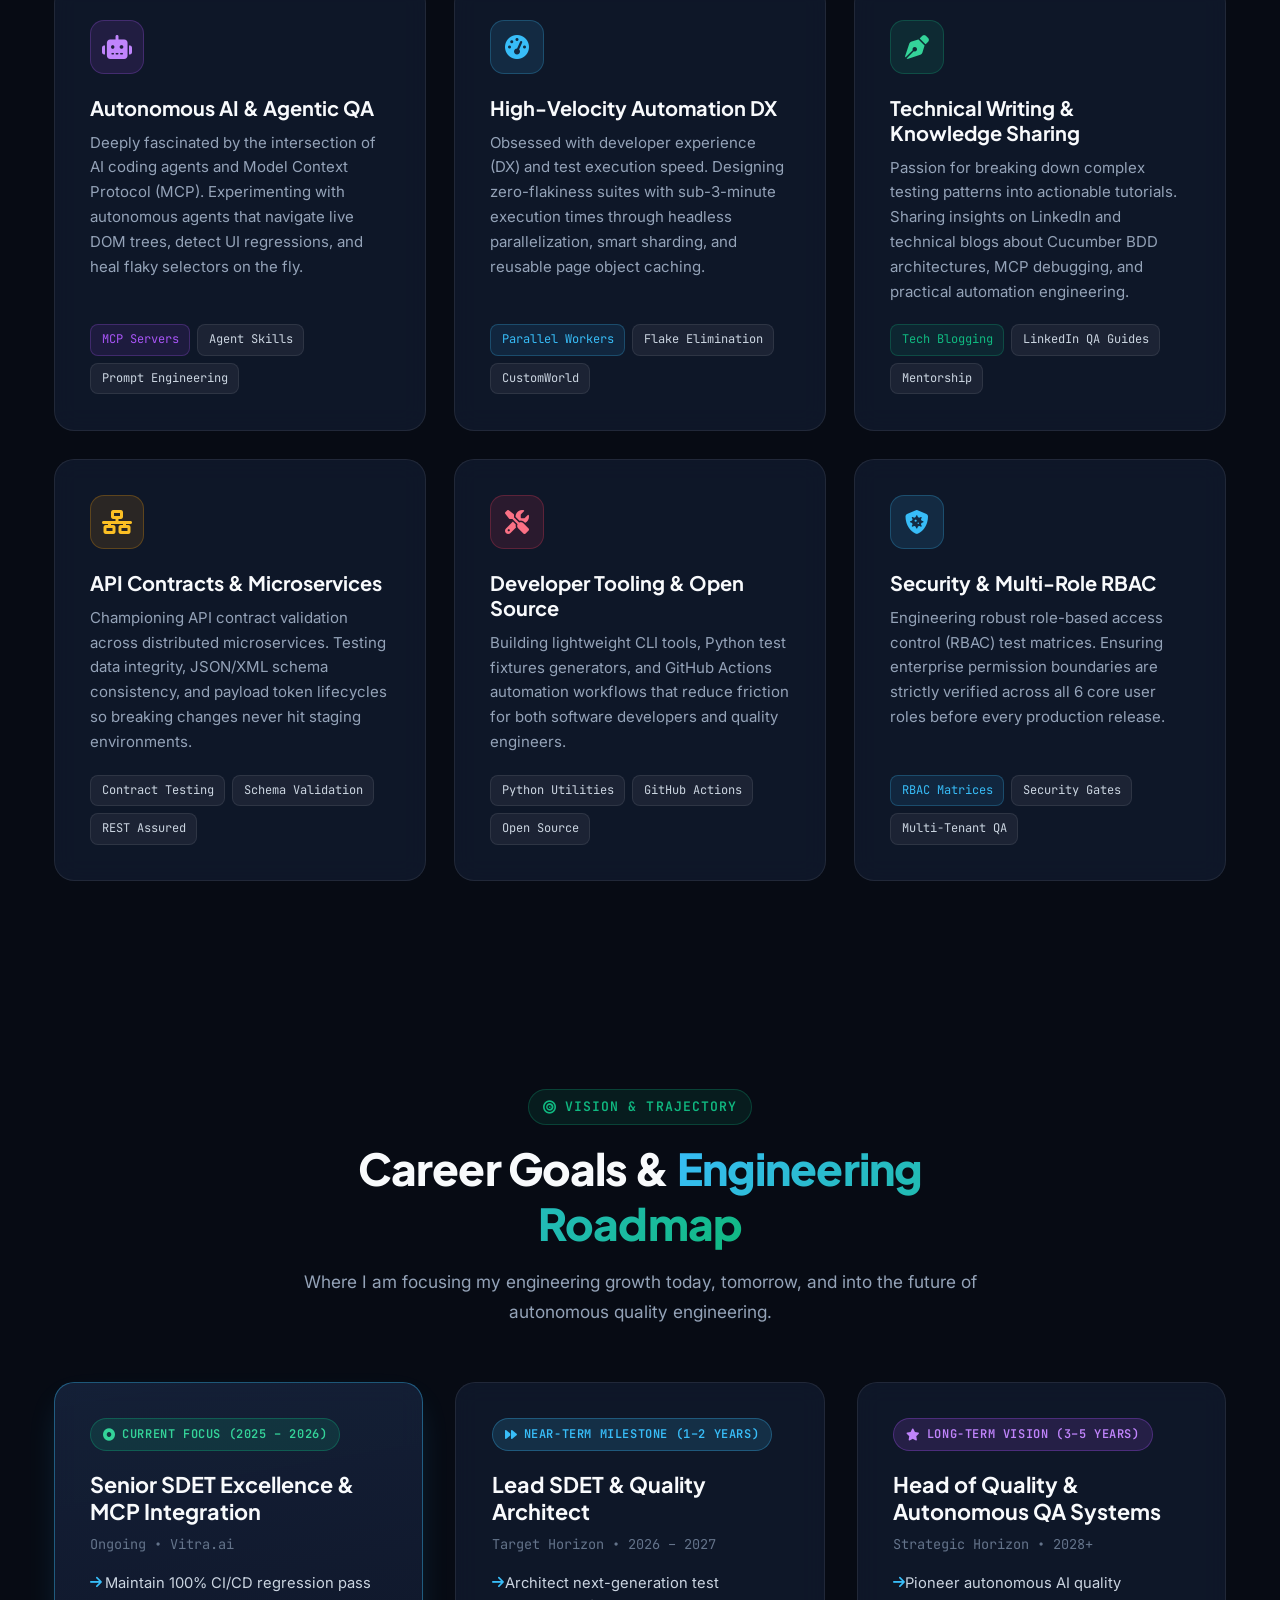
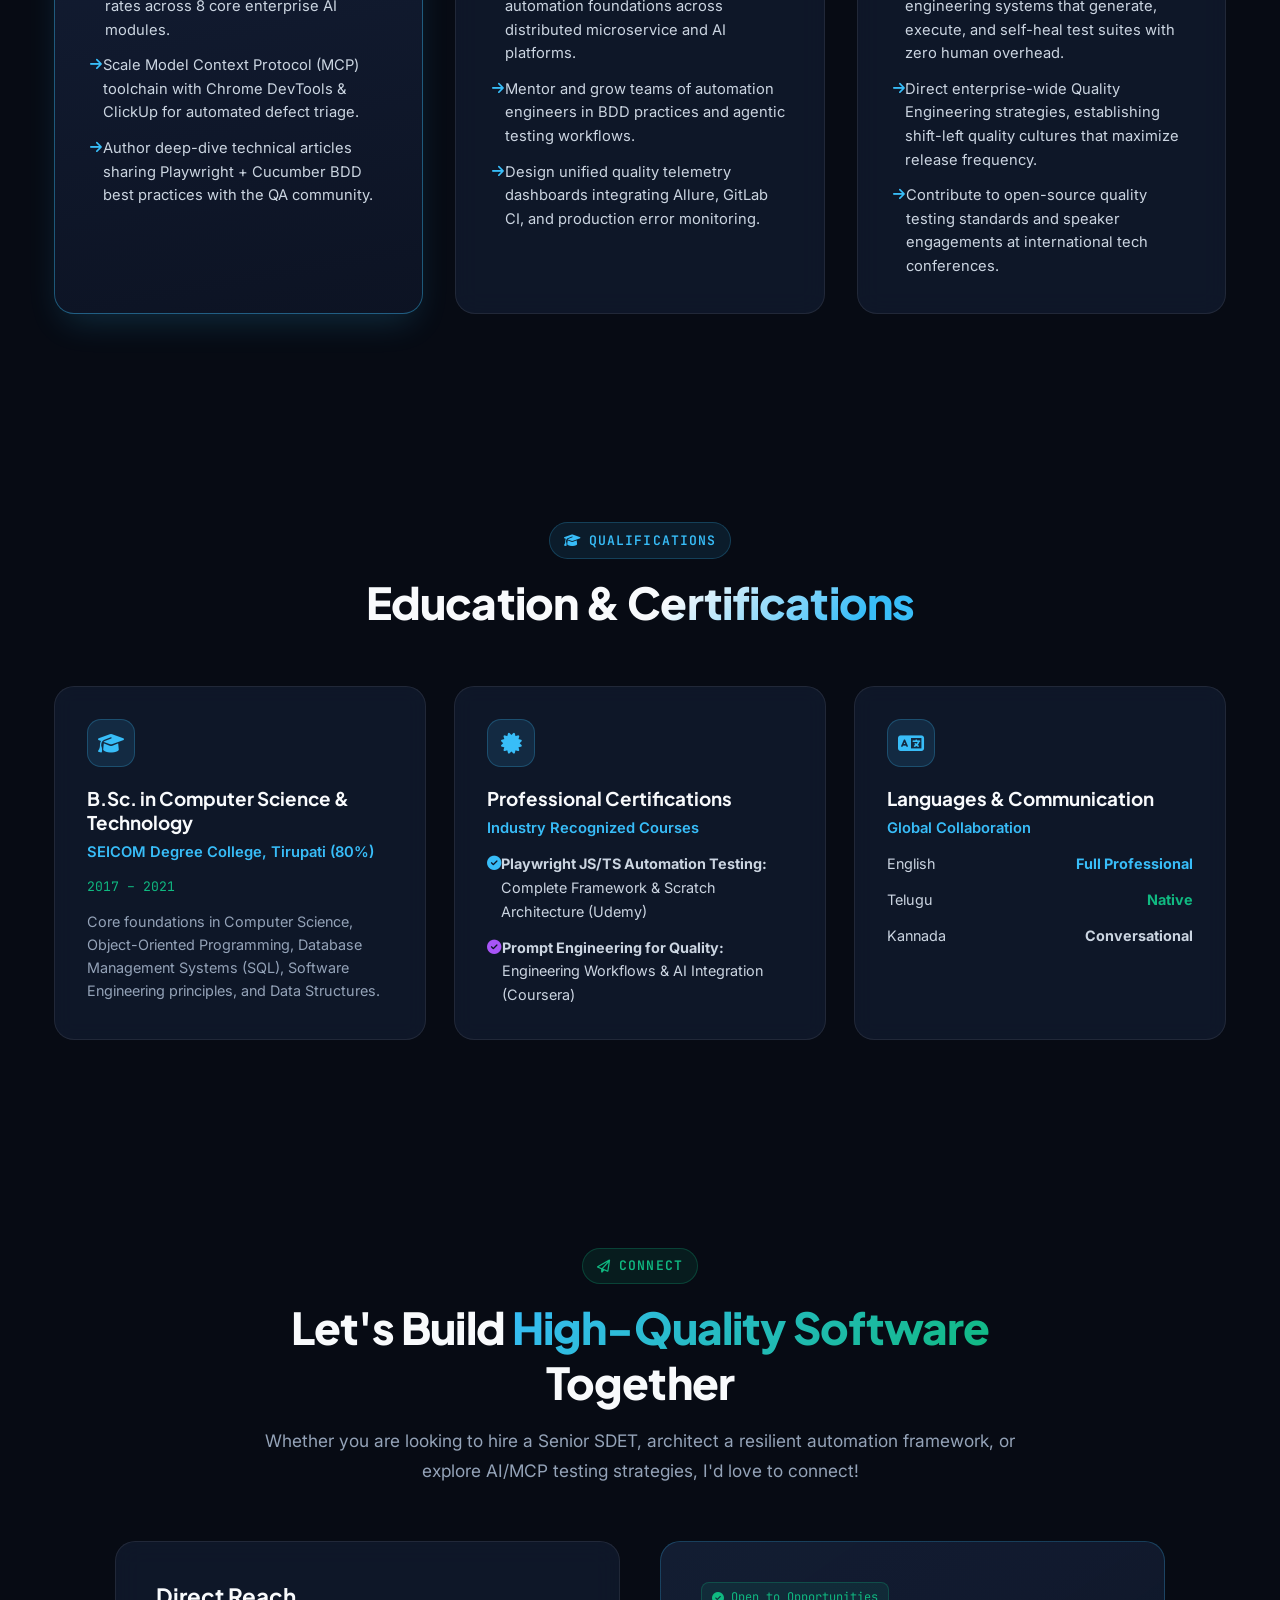
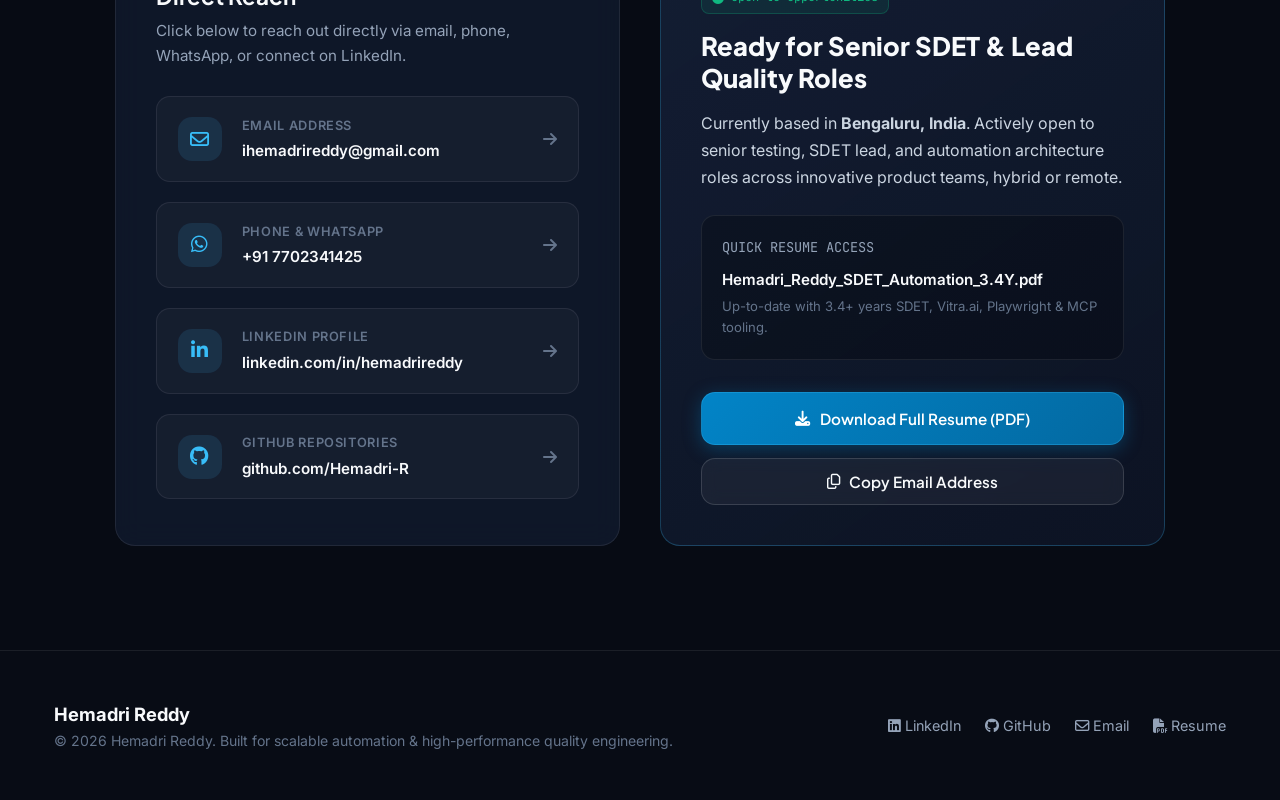
==== commit 16515d75: "Update contact email to ihemadrireddy@gmail.com" ====
--- a/index.html
+++ b/index.html
@@ -12,7 +12,7 @@
   <meta property="og:title" content="Hemadri Reddy — Senior SDET">
   <meta property="og:description" content="Senior SDET specializing in Playwright, Selenium, Cucumber BDD, API Testing, and AI-Assisted MCP Quality Engineering.">
   <meta property="og:type" content="website">
-  <meta property="og:url" content="https://hemadri-r.github.io/hemadrireddy9966.github.io/">
+  <meta property="og:url" content="https://hemadri-r.github.io/">
 
   <!-- Favicon -->
   <link rel="icon" type="image/svg+xml" href="favicon.svg?v=3.0">
@@ -21,7 +21,7 @@
   <link rel="icon" type="image/png" href="favicon.png?v=3.0">
   <link rel="shortcut icon" href="favicon.ico?v=3.0">
   <link rel="apple-touch-icon" sizes="180x180" href="apple-touch-icon.png?v=3.0">
-  <link rel="canonical" href="https://hemadri-r.github.io/hemadrireddy9966.github.io/">
+  <link rel="canonical" href="https://hemadri-r.github.io/">
 
   <!-- Font Awesome 6 -->
   <link rel="stylesheet" href="https://cdnjs.cloudflare.com/ajax/libs/font-awesome/6.5.1/css/all.min.css" integrity="sha512-DTOQO9RWCH3ppGqcWaEA1BIZOC6xxalwEsw9c2QQeAIftl+Vegovlnee1c9QX4TctnWMn13TZye+giMm8e2LwA==" crossorigin="anonymous" referrerpolicy="no-referrer" />
@@ -38,7 +38,7 @@
        =================================================================== -->
   <header class="navbar">
     <div class="container nav-container">
-      <a href="#top" class="nav-brand">Hemadri Reddy</a>
+      <a href="#" class="nav-brand">Hemadri Reddy</a>
 
       <ul class="nav-menu">
         <li><a href="#about" class="nav-link">About</a></li>
@@ -133,7 +133,7 @@
             <a href="https://github.com/Hemadri-R" target="_blank" rel="noopener noreferrer" class="hero-social-link" title="GitHub Profile">
               <i class="fa-brands fa-github"></i>
             </a>
-            <a href="mailto:hemadri.thokala770@gmail.com" class="hero-social-link" title="Email Hemadri">
+            <a href="mailto:ihemadrireddy@gmail.com" class="hero-social-link" title="Email Hemadri">
               <i class="fa-regular fa-envelope"></i>
             </a>
             <a href="https://wa.me/917702341425" target="_blank" rel="noopener noreferrer" class="hero-social-link" title="WhatsApp Message">
@@ -1229,11 +1229,11 @@
           </p>
 
           <div class="contact-action-list">
-            <a href="mailto:hemadri.thokala770@gmail.com" class="contact-action-item">
+            <a href="mailto:ihemadrireddy@gmail.com" class="contact-action-item">
               <div class="contact-item-icon"><i class="fa-regular fa-envelope"></i></div>
               <div class="contact-item-content">
                 <div class="contact-item-label">Email Address</div>
-                <div class="contact-item-val">hemadri.thokala770@gmail.com</div>
+                <div class="contact-item-val">ihemadrireddy@gmail.com</div>
               </div>
               <i class="fa-solid fa-arrow-right contact-item-arrow"></i>
             </a>
@@ -1324,7 +1324,7 @@
         <a href="https://github.com/Hemadri-R" target="_blank" rel="noopener noreferrer" class="footer-link">
           <i class="fa-brands fa-github"></i> GitHub
         </a>
-        <a href="mailto:hemadri.thokala770@gmail.com" class="footer-link">
+        <a href="mailto:ihemadrireddy@gmail.com" class="footer-link">
           <i class="fa-regular fa-envelope"></i> Email
         </a>
         <a href="Hemadri_Reddy_SDET_Resume.pdf" download="Hemadri_Reddy_SDET_Resume.pdf" class="footer-link">
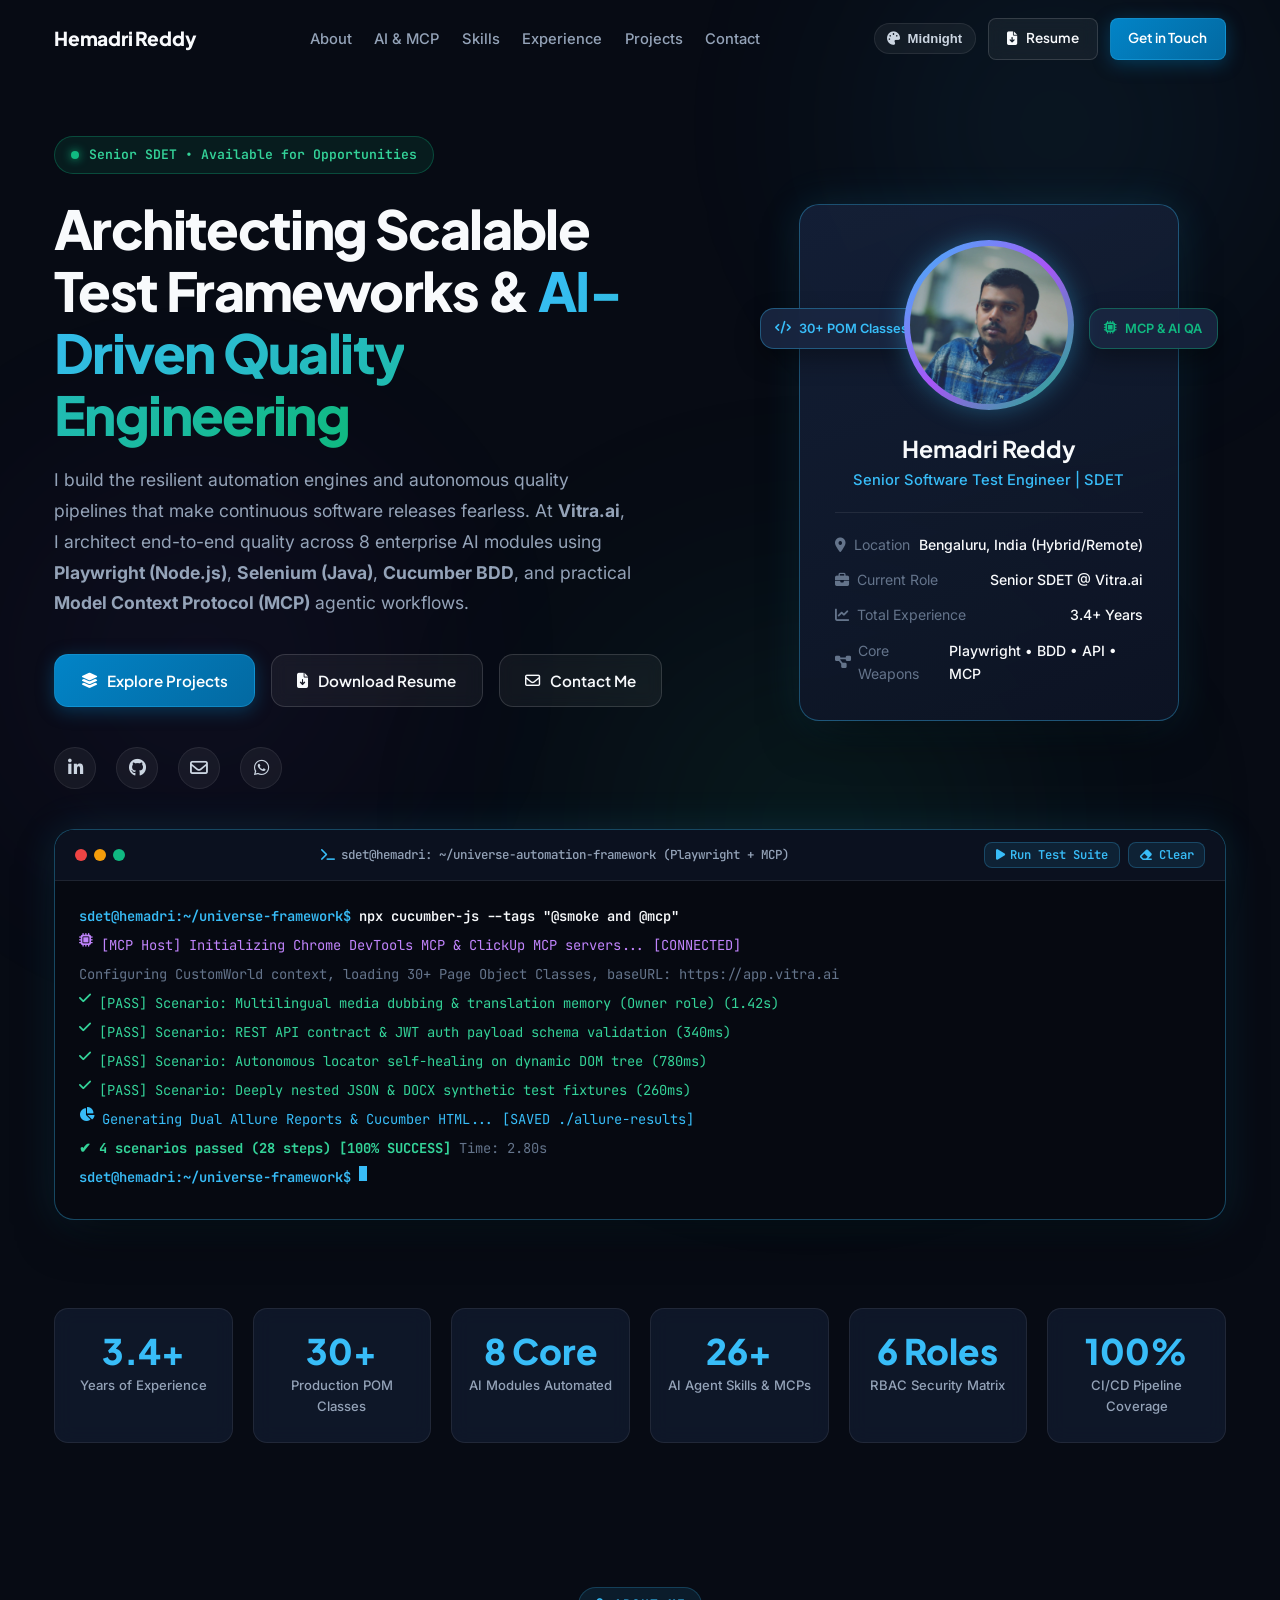
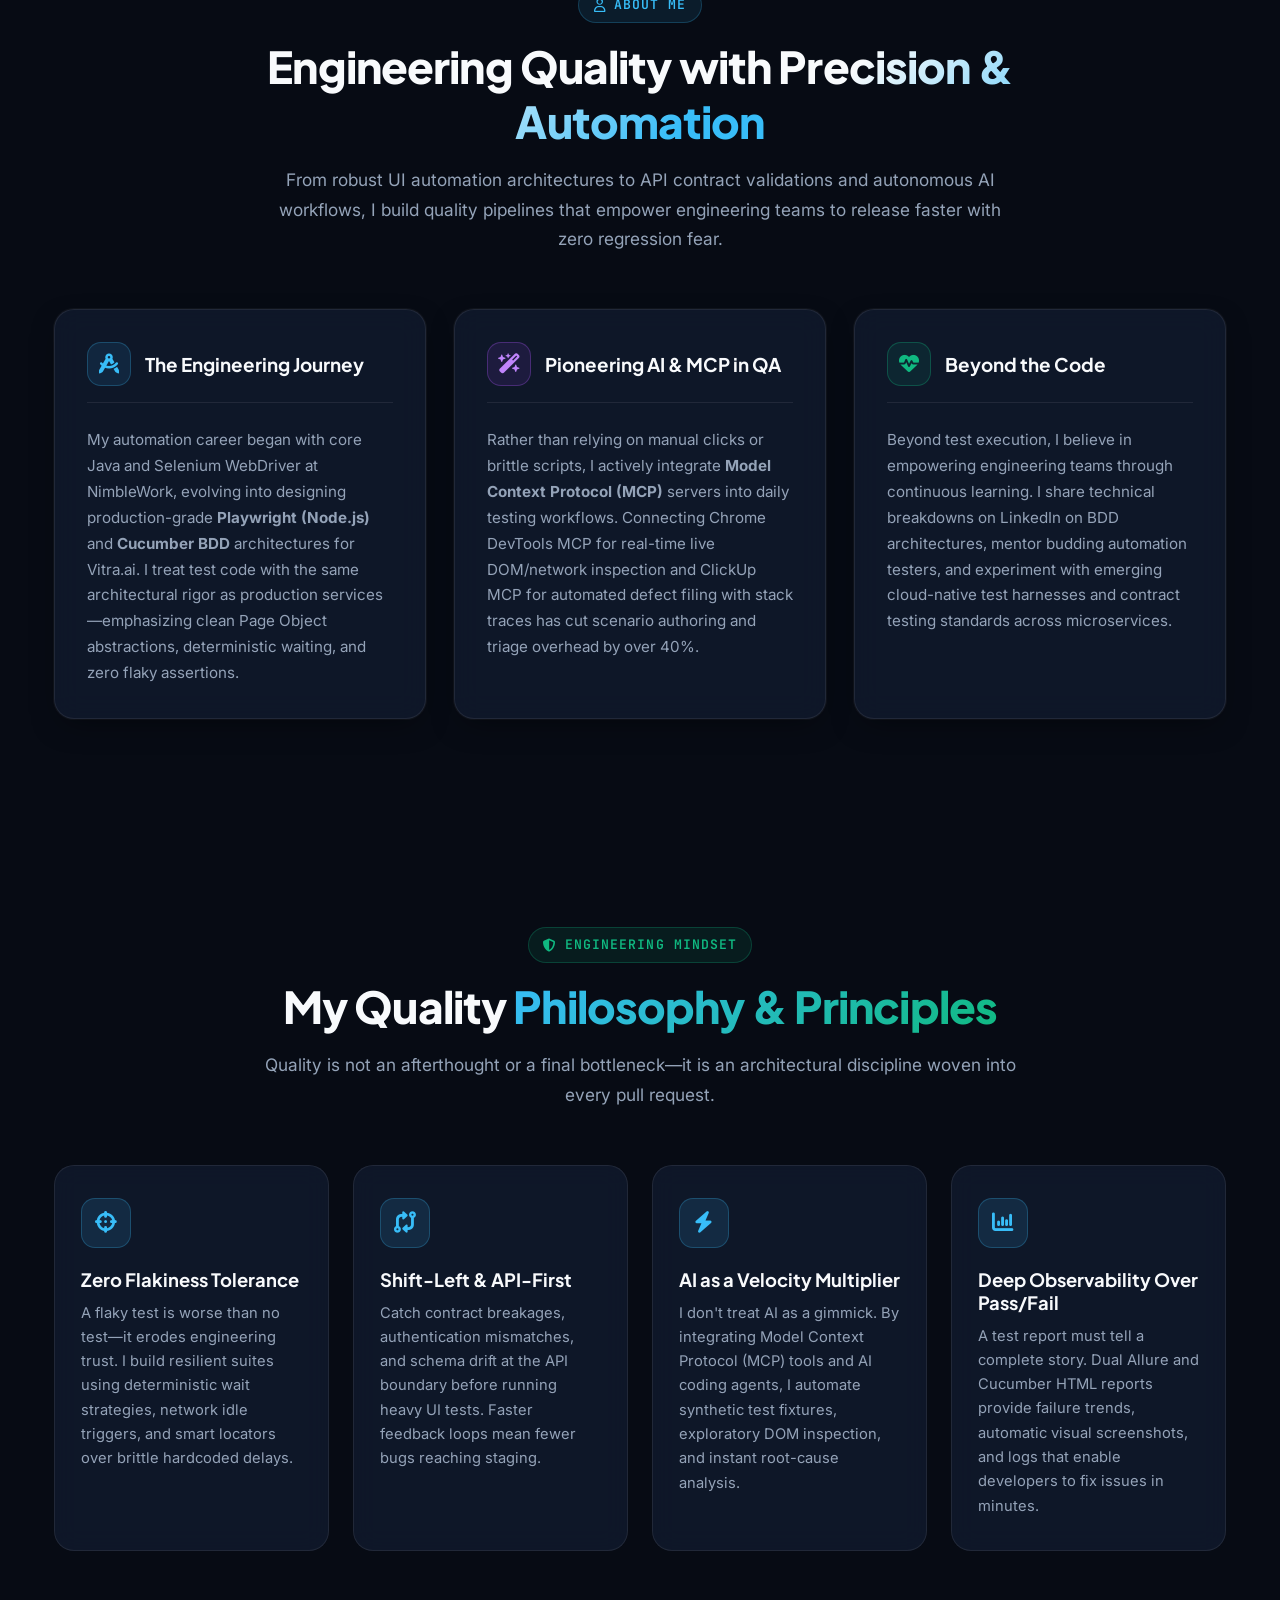
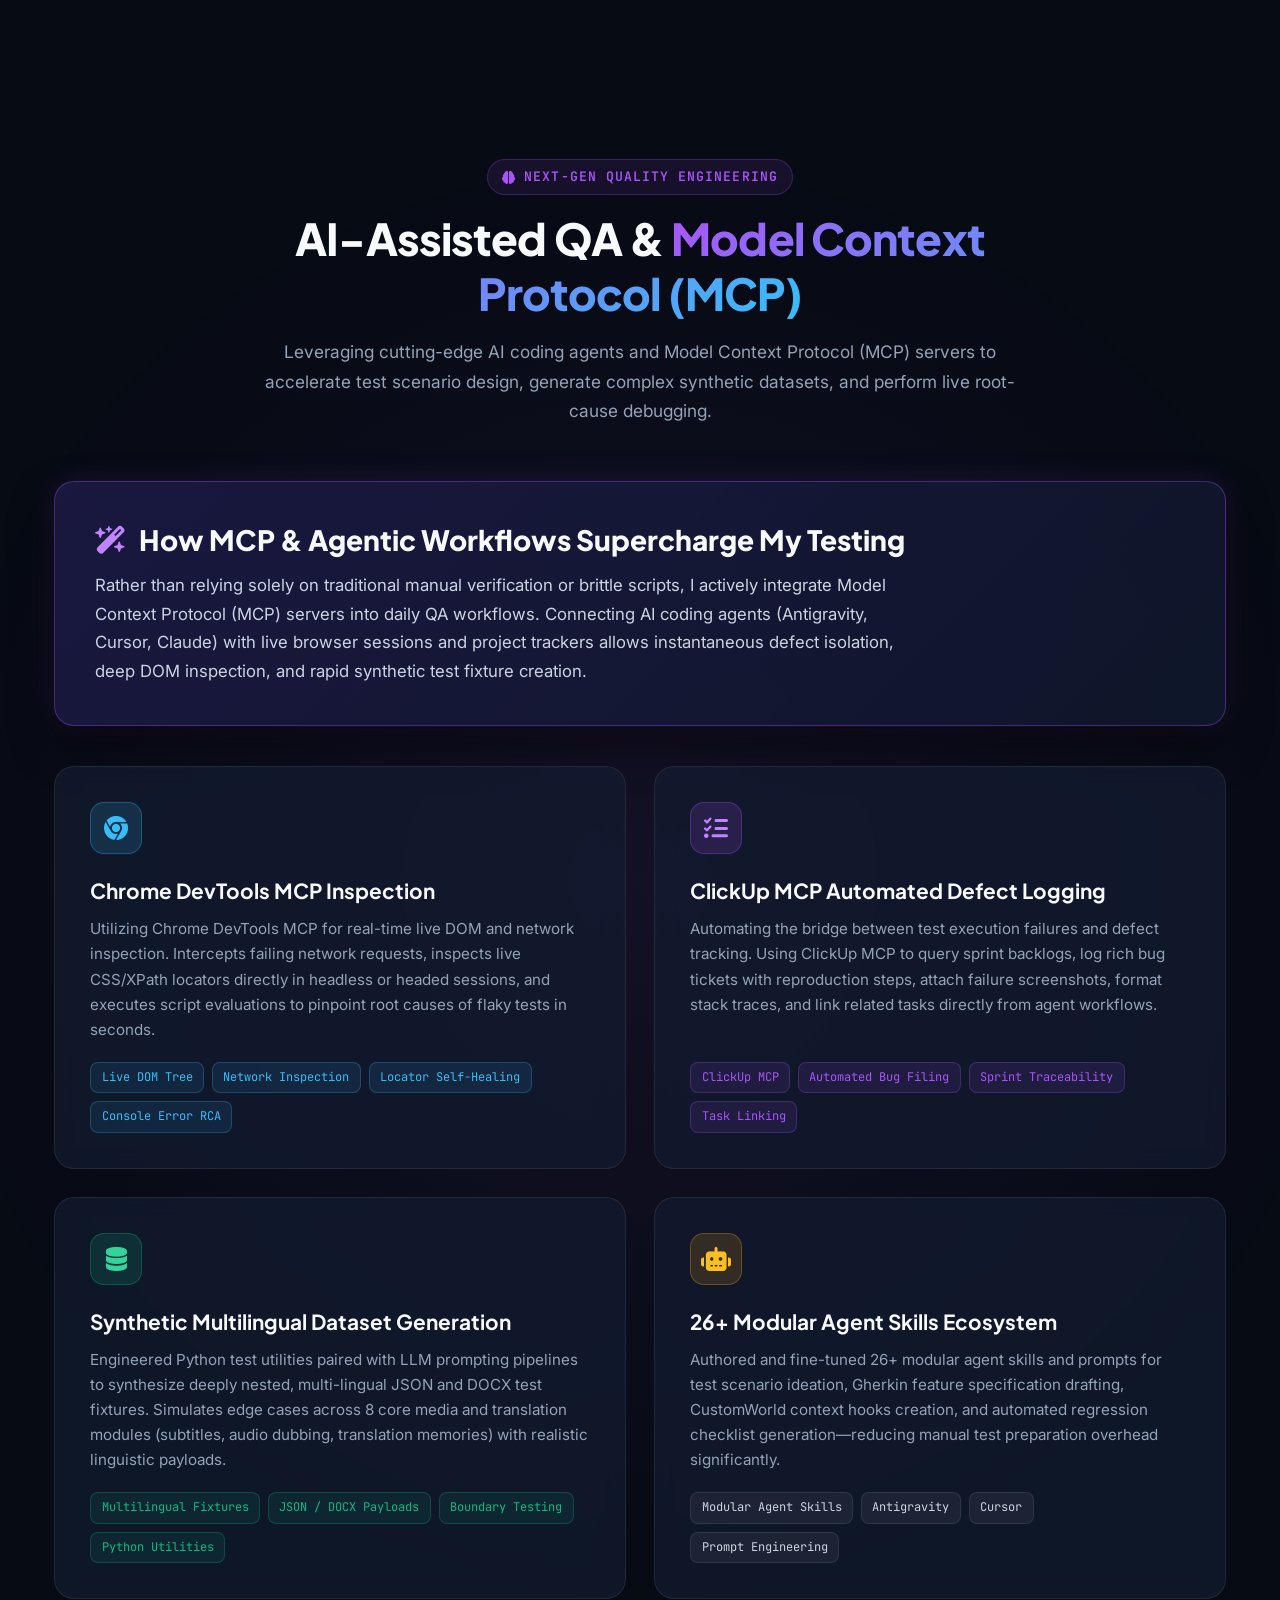
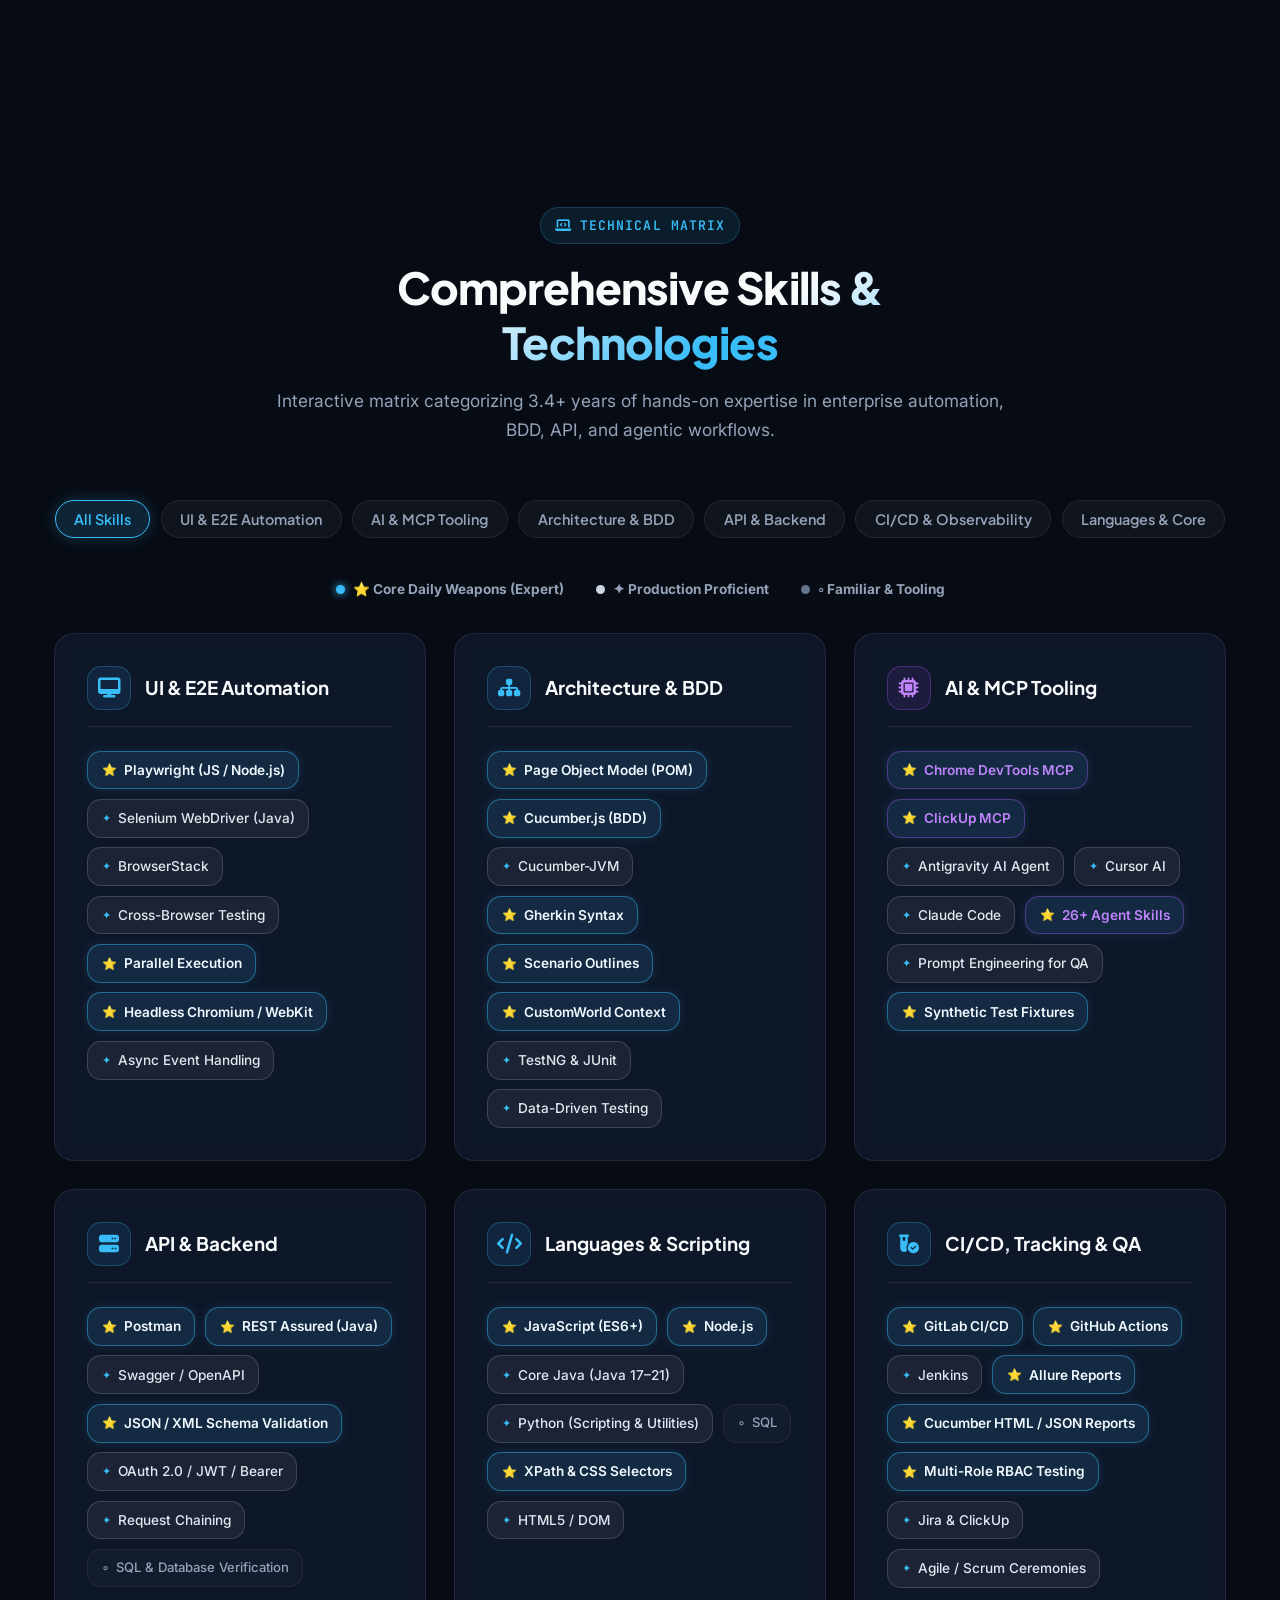
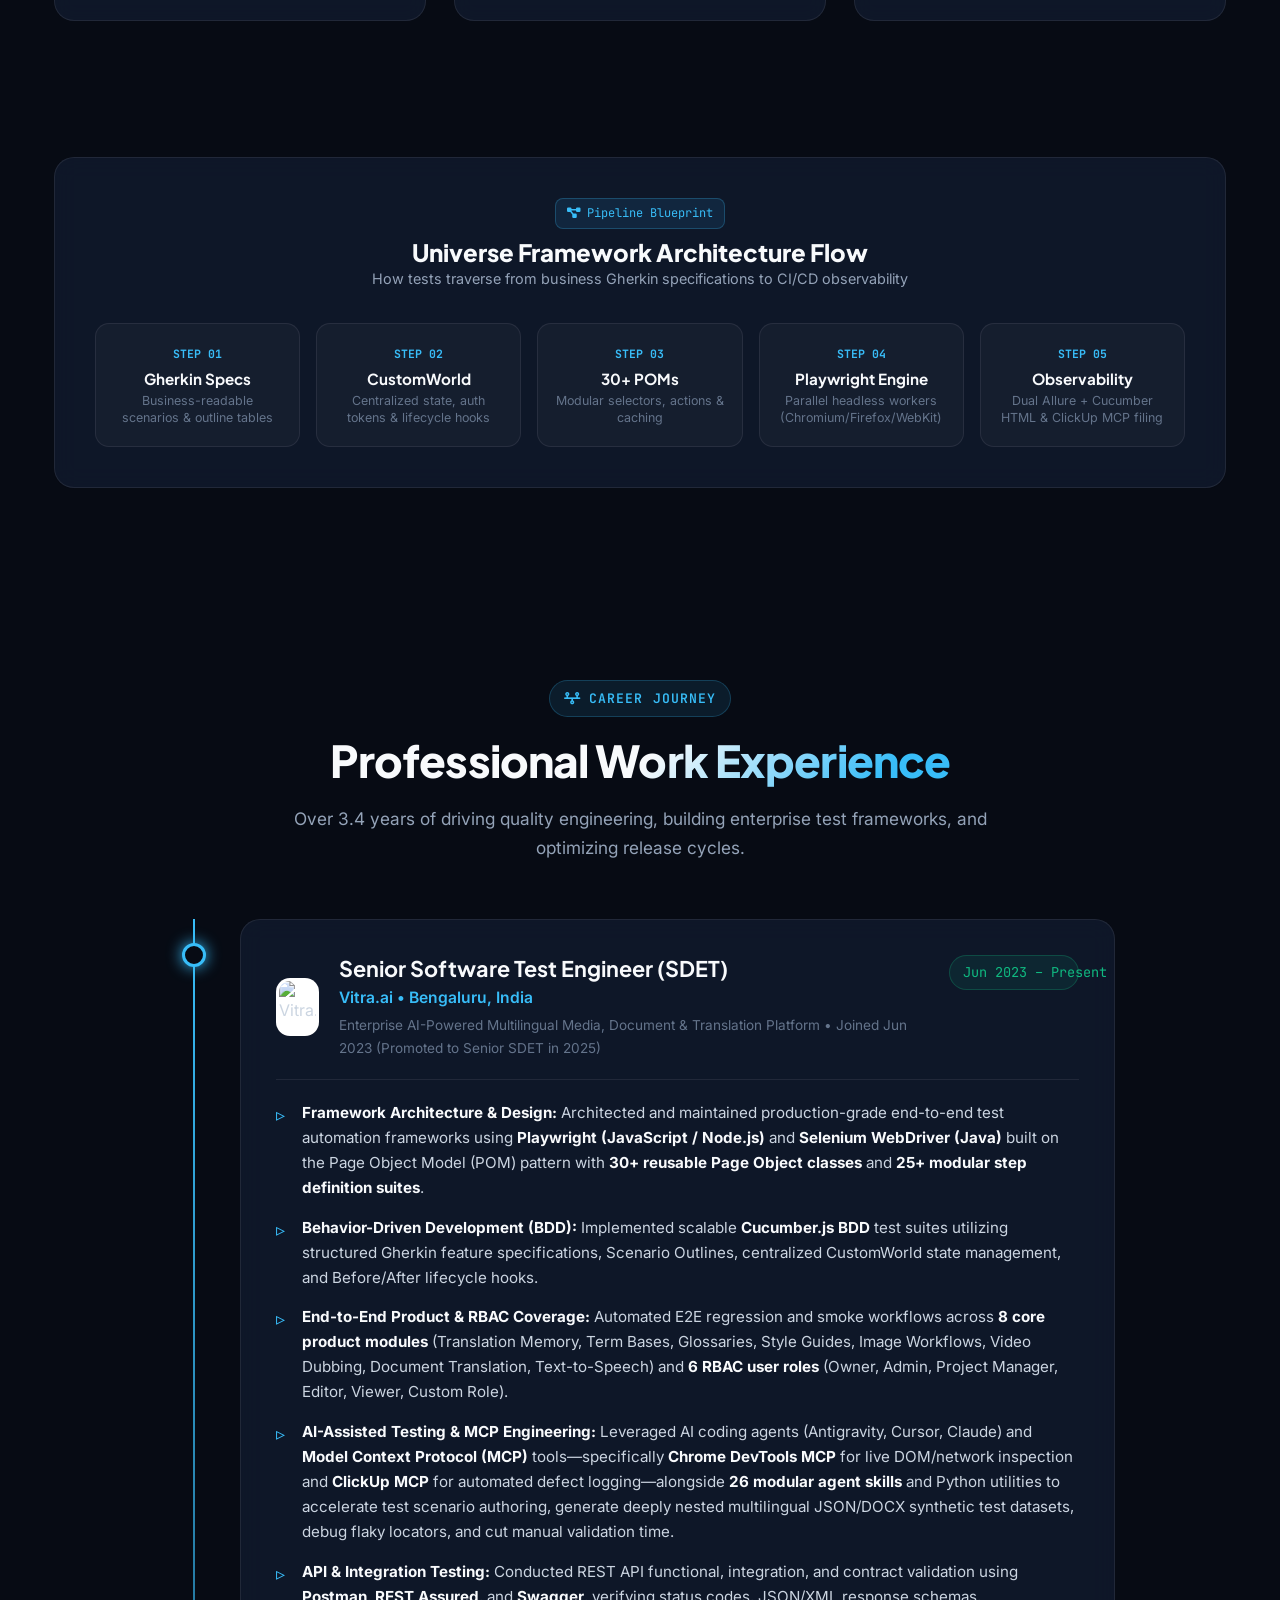
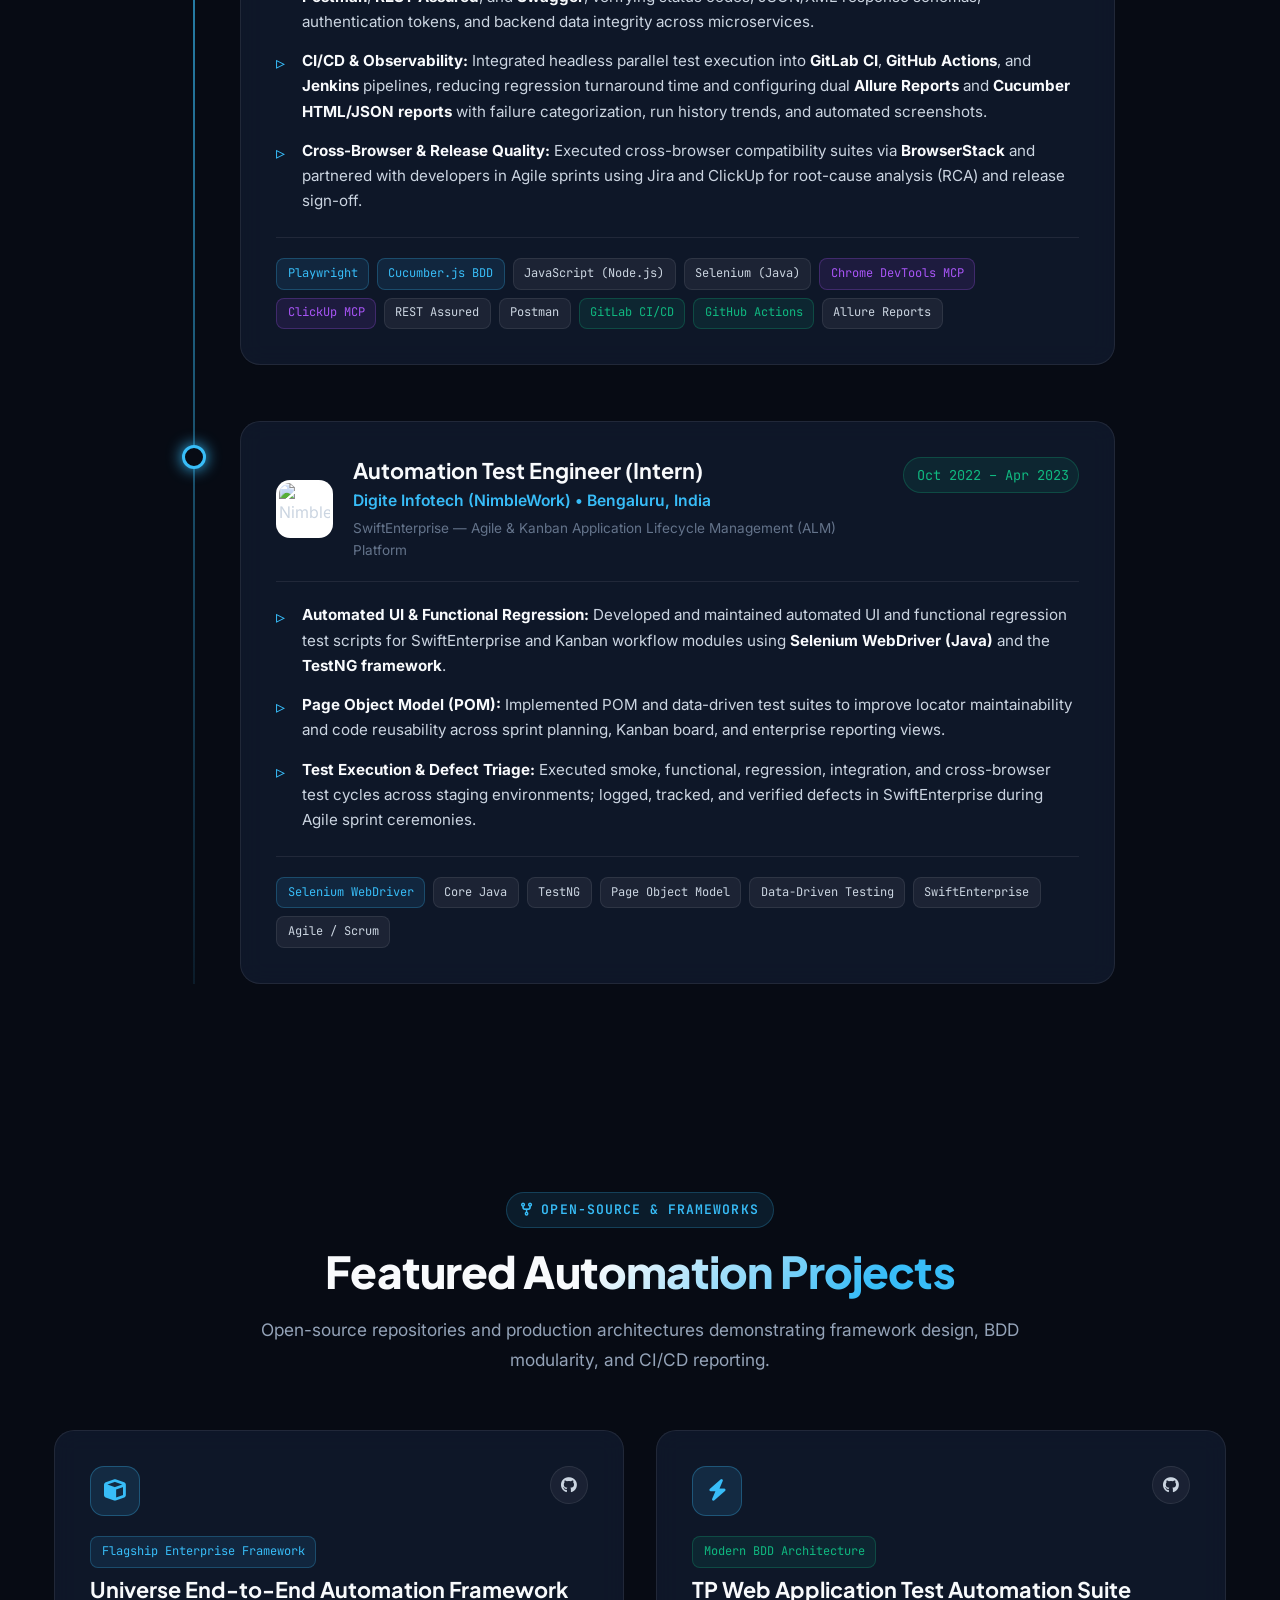
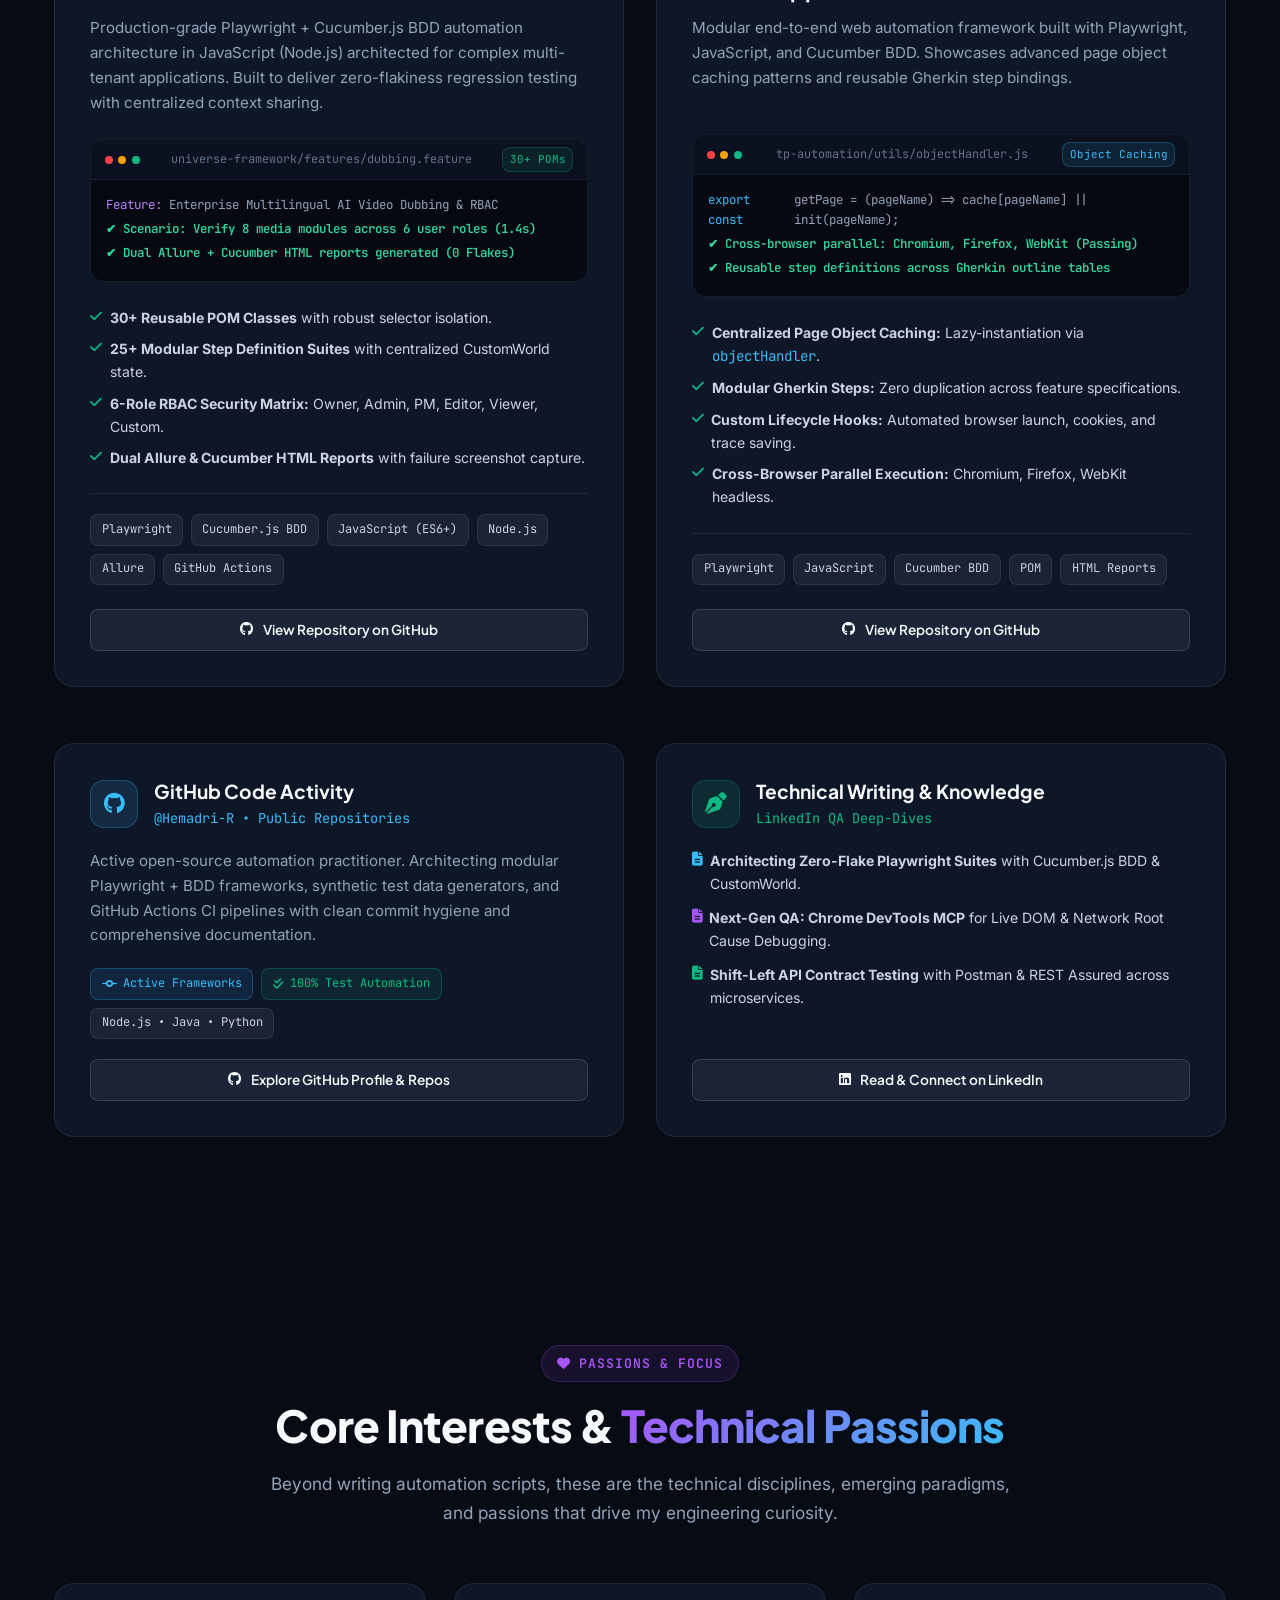
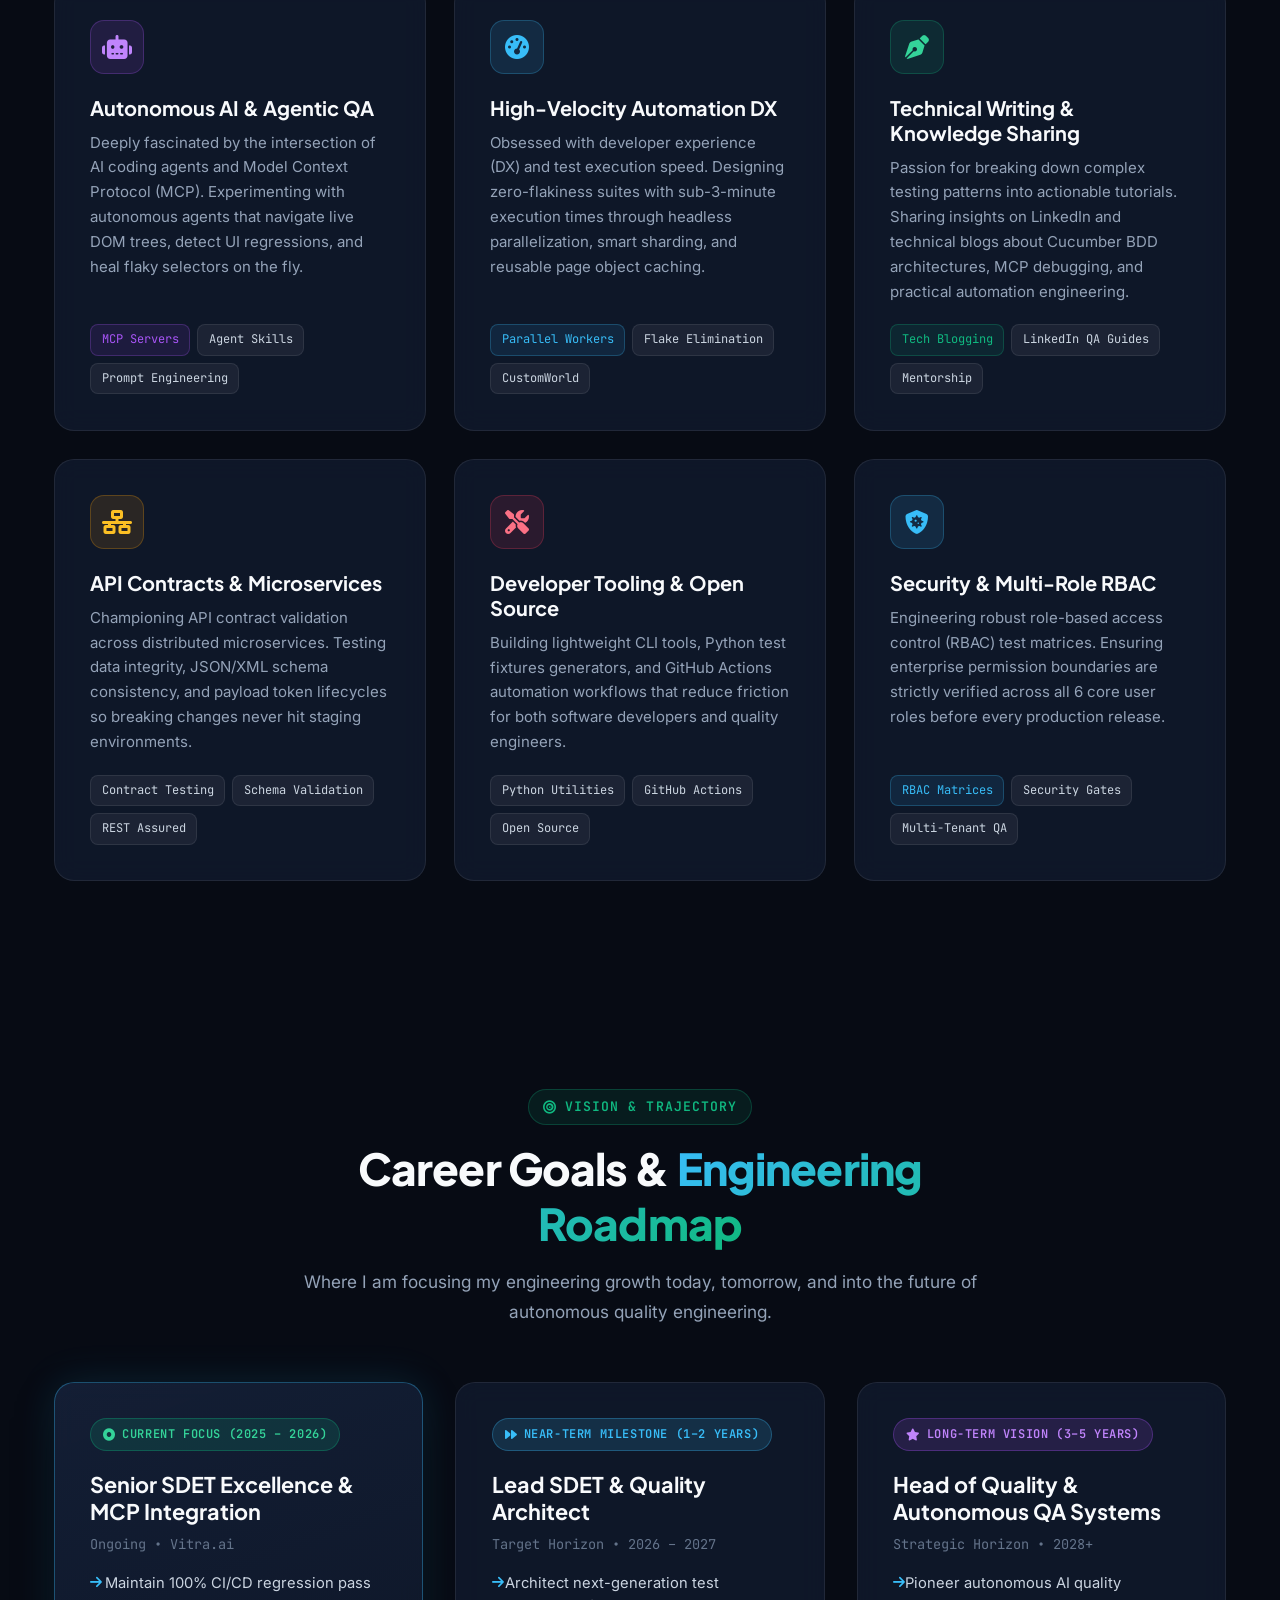
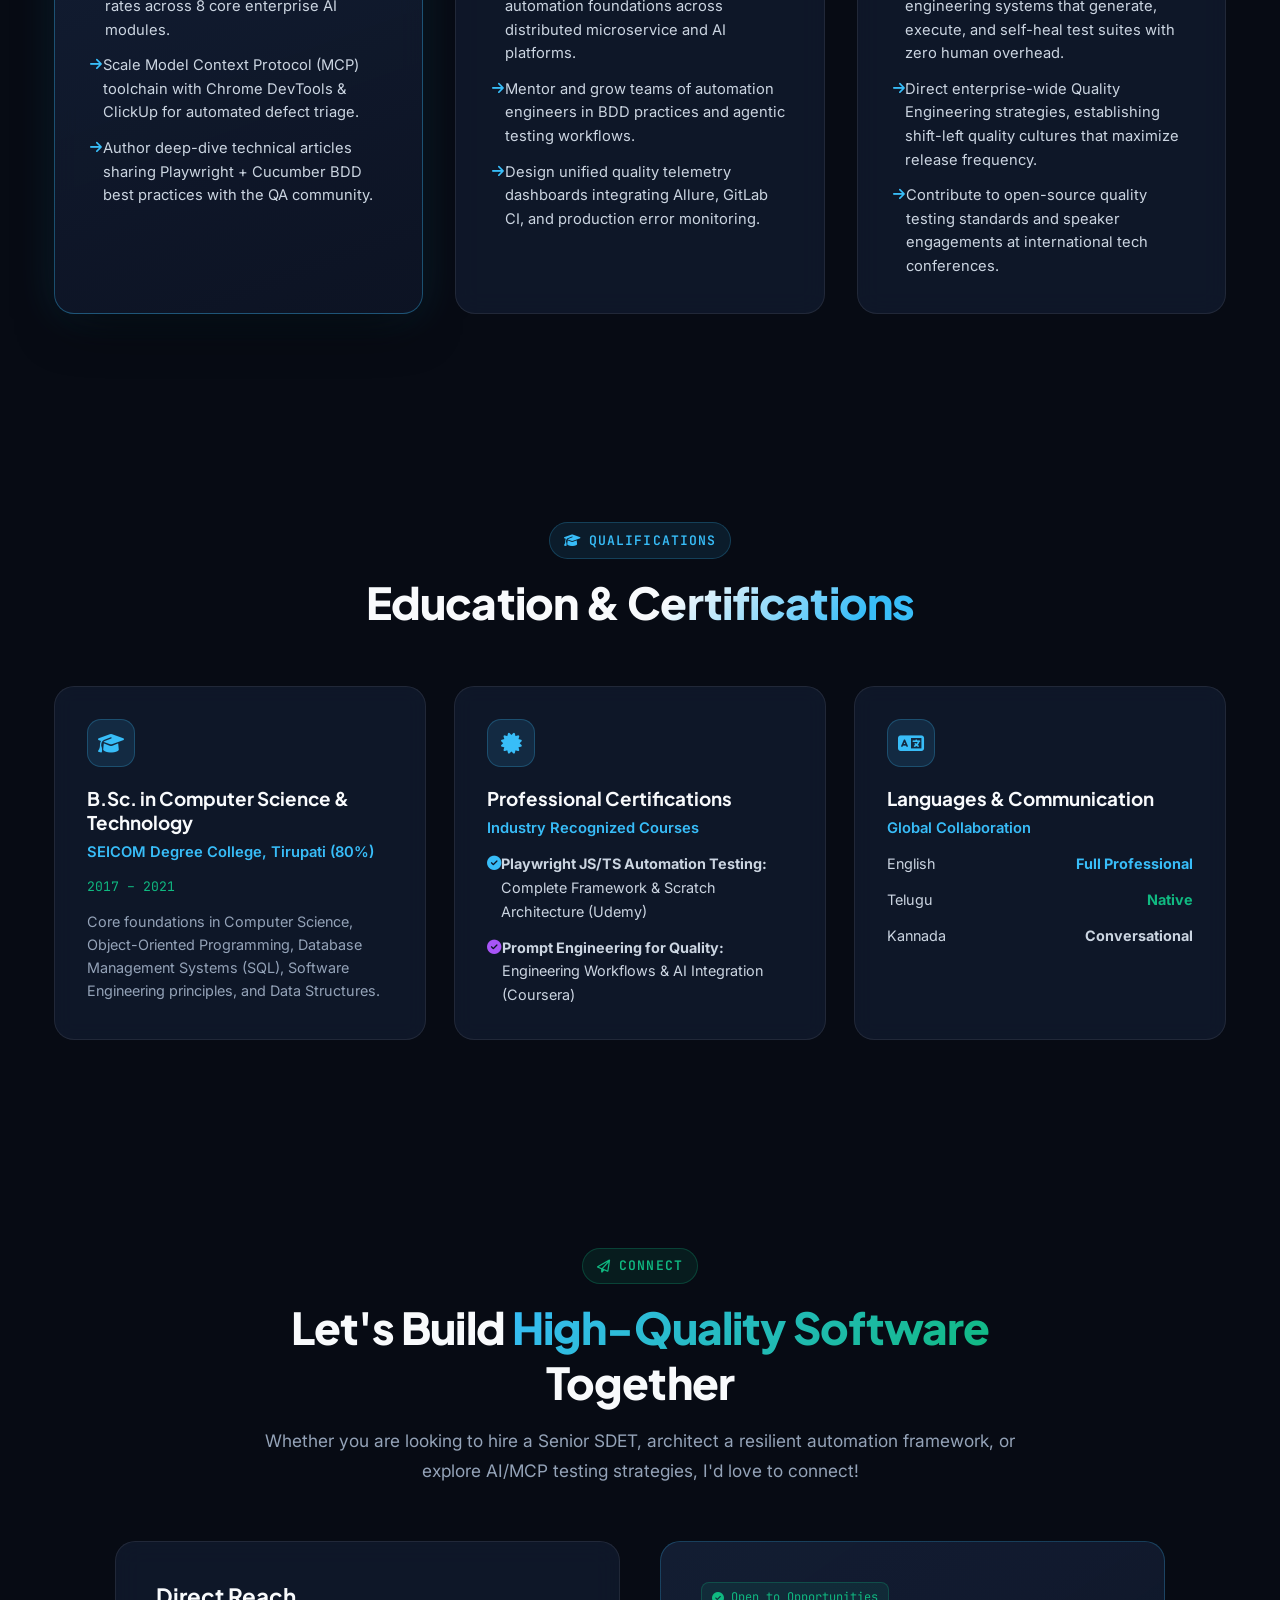
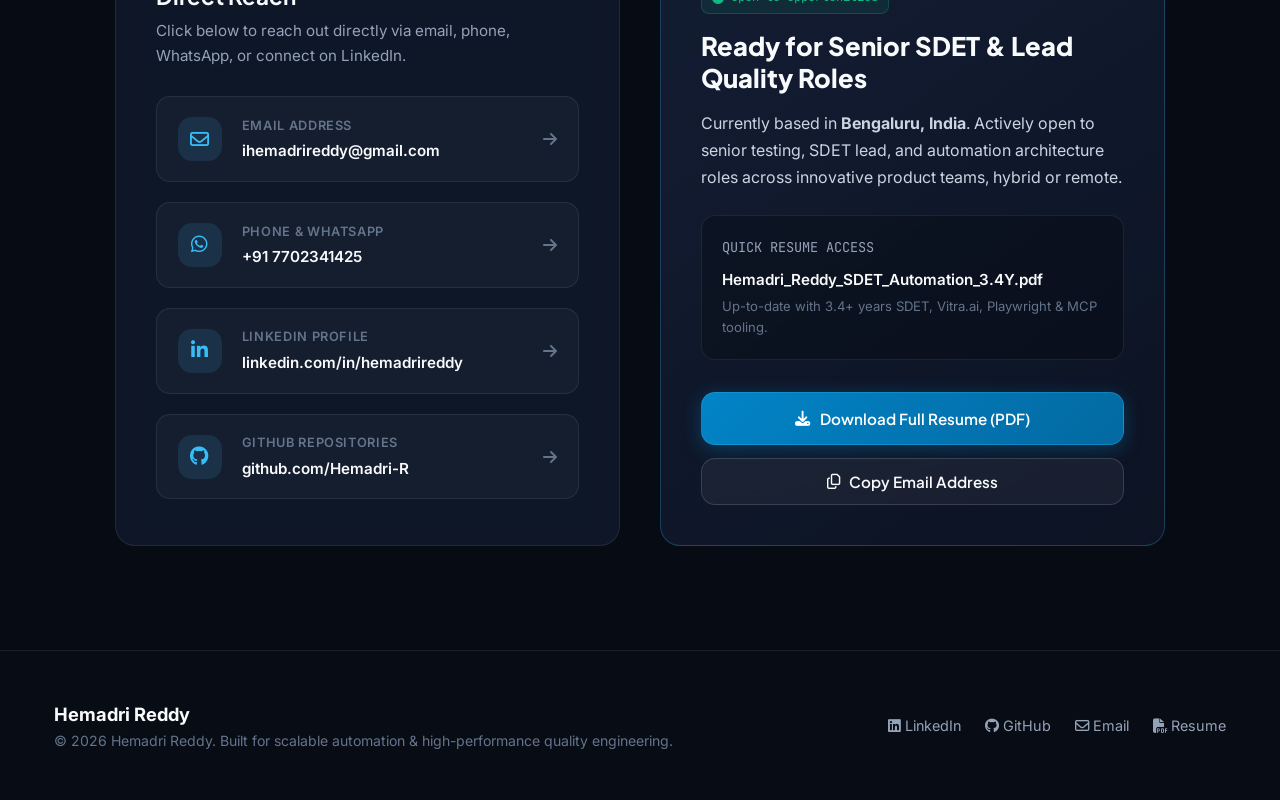
==== commit 7ce5469c: "Revamp theme engine with dynamic ambient glows, card gradients, and Clean Light theme" ====
--- a/index.html
+++ b/index.html
@@ -12,7 +12,7 @@
   <meta property="og:title" content="Hemadri Reddy — Senior SDET">
   <meta property="og:description" content="Senior SDET specializing in Playwright, Selenium, Cucumber BDD, API Testing, and AI-Assisted MCP Quality Engineering.">
   <meta property="og:type" content="website">
-  <meta property="og:url" content="https://hemadri-r.github.io/">
+  <meta property="og:url" content="https://ihemadrireddy.github.io/">
 
   <!-- Favicon -->
   <link rel="icon" type="image/svg+xml" href="favicon.svg?v=3.0">
@@ -21,7 +21,7 @@
   <link rel="icon" type="image/png" href="favicon.png?v=3.0">
   <link rel="shortcut icon" href="favicon.ico?v=3.0">
   <link rel="apple-touch-icon" sizes="180x180" href="apple-touch-icon.png?v=3.0">
-  <link rel="canonical" href="https://hemadri-r.github.io/">
+  <link rel="canonical" href="https://ihemadrireddy.github.io/">
 
   <!-- Font Awesome 6 -->
   <link rel="stylesheet" href="https://cdnjs.cloudflare.com/ajax/libs/font-awesome/6.5.1/css/all.min.css" integrity="sha512-DTOQO9RWCH3ppGqcWaEA1BIZOC6xxalwEsw9c2QQeAIftl+Vegovlnee1c9QX4TctnWMn13TZye+giMm8e2LwA==" crossorigin="anonymous" referrerpolicy="no-referrer" />
@@ -79,6 +79,11 @@
               <span class="theme-option-name">Carbon Minimalist</span>
               <i class="fa-solid fa-check theme-check"></i>
             </button>
+            <button type="button" class="theme-option" data-set-theme="light">
+              <span class="theme-swatch" style="background: linear-gradient(135deg, #FFFFFF, #0284C7); border: 1px solid rgba(255, 255, 255, 0.4);"></span>
+              <span class="theme-option-name">Clean Light</span>
+              <i class="fa-solid fa-check theme-check"></i>
+            </button>
           </div>
         </div>
 
--- a/css/modern.css
+++ b/css/modern.css
@@ -1,16 +1,21 @@
 /* ===================================================================
    Hemadri Reddy - Modern SDET Portfolio Stylesheet
-   Modern Dark Glassmorphic Design System
+   Modern Glassmorphic Multi-Theme Design System
    =================================================================== */
 
 @import url('https://fonts.googleapis.com/css2?family=Inter:wght@300;400;500;600;700&family=JetBrains+Mono:wght@400;500;600&family=Plus+Jakarta+Sans:wght@500;600;700;800&display=swap');
 
 :root {
+  /* -----------------------------------------------------------------
+     Theme 1: Midnight Cyan (Default Deep Dark Pro)
+     ----------------------------------------------------------------- */
   --bg-primary: #070B14;
   --bg-secondary: #0D1424;
+  --bg-nav-scrolled: rgba(7, 11, 20, 0.88);
   --bg-card: rgba(18, 28, 49, 0.72);
   --bg-card-hover: rgba(25, 38, 66, 0.92);
   --bg-card-highlight: rgba(30, 48, 84, 0.5);
+
   --border-subtle: rgba(255, 255, 255, 0.08);
   --border-light: rgba(255, 255, 255, 0.14);
   --border-accent: rgba(56, 189, 248, 0.35);
@@ -18,6 +23,27 @@
   --primary: #38BDF8;
   --primary-hover: #0EA5E9;
   --primary-glow: rgba(56, 189, 248, 0.22);
+  --primary-subtle: rgba(56, 189, 248, 0.12);
+  --primary-border: rgba(56, 189, 248, 0.28);
+
+  --glow-top: rgba(56, 189, 248, 0.28);
+  --glow-mid: rgba(168, 85, 247, 0.18);
+  --glow-bottom: rgba(16, 185, 129, 0.16);
+
+  --btn-primary-bg: linear-gradient(135deg, #0284C7 0%, #0369A1 100%);
+  --btn-primary-hover-bg: linear-gradient(135deg, #38BDF8 0%, #0284C7 100%);
+  --btn-primary-text: #FFFFFF;
+  --btn-primary-hover-text: #070B14;
+  --btn-primary-shadow: 0 4px 18px rgba(2, 132, 199, 0.35);
+
+  --avatar-ring-gradient: linear-gradient(135deg, #38BDF8, #A855F7, #10B981);
+  --avatar-ring-glow: 0 0 25px rgba(56, 189, 248, 0.35);
+  --hero-card-bg: linear-gradient(160deg, rgba(22, 34, 59, 0.85) 0%, rgba(13, 20, 36, 0.95) 100%);
+  --hero-card-shadow: 0 20px 50px -15px rgba(0, 0, 0, 0.7), 0 0 40px rgba(56, 189, 248, 0.14);
+
+  --terminal-bg: #060911;
+  --terminal-header-bg: #0B111F;
+
   --accent-emerald: #10B981;
   --accent-emerald-glow: rgba(16, 185, 129, 0.2);
   --accent-purple: #A855F7;
@@ -43,73 +69,192 @@
   --transition-bounce: 0.4s cubic-bezier(0.175, 0.885, 0.32, 1.275);
 
   --shadow-card: 0 10px 30px -10px rgba(0, 0, 0, 0.5), 0 0 1px 1px rgba(255, 255, 255, 0.05);
-  --shadow-hover: 0 20px 40px -12px rgba(56, 189, 248, 0.15), 0 0 1px 1px rgba(56, 189, 248, 0.3);
+  --shadow-hover: 0 20px 40px -12px rgba(56, 189, 248, 0.18), 0 0 1px 1px rgba(56, 189, 248, 0.35);
 }
 
 /* ===================================================================
-   Alternative Theme Palettes
+   Alternative Theme Palettes (Deep Responsive Multi-Theme)
    =================================================================== */
+
+/* Theme 2: Cyberpunk Violet (Rich Electric Royal Amethyst) */
 [data-theme="violet"] {
-  --bg-primary: #0A0614;
-  --bg-secondary: #130D24;
-  --bg-card: rgba(25, 17, 46, 0.78);
-  --bg-card-hover: rgba(35, 24, 64, 0.94);
-  --bg-card-highlight: rgba(45, 30, 80, 0.5);
-  --border-subtle: rgba(255, 255, 255, 0.08);
-  --border-light: rgba(255, 255, 255, 0.15);
-  --border-accent: rgba(168, 85, 247, 0.45);
+  --bg-primary: #0D061A;
+  --bg-secondary: #170B2E;
+  --bg-nav-scrolled: rgba(13, 6, 26, 0.90);
+  --bg-card: rgba(30, 16, 56, 0.78);
+  --bg-card-hover: rgba(44, 24, 82, 0.94);
+  --bg-card-highlight: rgba(58, 32, 108, 0.55);
+
+  --border-subtle: rgba(255, 255, 255, 0.09);
+  --border-light: rgba(255, 255, 255, 0.16);
+  --border-accent: rgba(192, 132, 252, 0.45);
 
   --primary: #C084FC;
   --primary-hover: #A855F7;
-  --primary-glow: rgba(168, 85, 247, 0.25);
+  --primary-glow: rgba(192, 132, 252, 0.3);
+  --primary-subtle: rgba(192, 132, 252, 0.14);
+  --primary-border: rgba(192, 132, 252, 0.35);
+
+  --glow-top: rgba(192, 132, 252, 0.36);
+  --glow-mid: rgba(244, 114, 182, 0.22);
+  --glow-bottom: rgba(147, 51, 234, 0.22);
+
+  --btn-primary-bg: linear-gradient(135deg, #9333EA 0%, #7E22CE 100%);
+  --btn-primary-hover-bg: linear-gradient(135deg, #C084FC 0%, #9333EA 100%);
+  --btn-primary-text: #FFFFFF;
+  --btn-primary-hover-text: #0D061A;
+  --btn-primary-shadow: 0 4px 18px rgba(147, 51, 234, 0.4);
+
+  --avatar-ring-gradient: linear-gradient(135deg, #C084FC, #F472B6, #818CF8);
+  --avatar-ring-glow: 0 0 25px rgba(192, 132, 252, 0.45);
+  --hero-card-bg: linear-gradient(160deg, rgba(38, 20, 72, 0.85) 0%, rgba(20, 10, 40, 0.95) 100%);
+  --hero-card-shadow: 0 20px 50px -15px rgba(0, 0, 0, 0.75), 0 0 45px rgba(192, 132, 252, 0.2);
+
+  --terminal-bg: #090412;
+  --terminal-header-bg: #120822;
+
   --accent-emerald: #F472B6;
-  --accent-emerald-glow: rgba(244, 114, 182, 0.2);
-  --accent-purple: #38BDF8;
-  --accent-purple-glow: rgba(56, 189, 248, 0.2);
-
-  --shadow-hover: 0 20px 40px -12px rgba(168, 85, 247, 0.22), 0 0 1px 1px rgba(168, 85, 247, 0.4);
-}
-
+  --accent-emerald-glow: rgba(244, 114, 182, 0.25);
+  --accent-purple: #818CF8;
+  --accent-purple-glow: rgba(129, 140, 248, 0.25);
+
+  --shadow-hover: 0 20px 40px -12px rgba(192, 132, 252, 0.25), 0 0 1px 1px rgba(192, 132, 252, 0.45);
+}
+
+/* Theme 3: Matrix Emerald (Deep High-Tech Emerald Green) */
 [data-theme="emerald"] {
-  --bg-primary: #050F0A;
-  --bg-secondary: #0A1C14;
-  --bg-card: rgba(13, 33, 24, 0.78);
-  --bg-card-hover: rgba(18, 46, 33, 0.94);
-  --bg-card-highlight: rgba(24, 60, 43, 0.5);
-  --border-subtle: rgba(255, 255, 255, 0.08);
-  --border-light: rgba(255, 255, 255, 0.15);
-  --border-accent: rgba(16, 185, 129, 0.45);
+  --bg-primary: #031209;
+  --bg-secondary: #072212;
+  --bg-nav-scrolled: rgba(3, 18, 9, 0.90);
+  --bg-card: rgba(10, 40, 24, 0.78);
+  --bg-card-hover: rgba(15, 56, 34, 0.94);
+  --bg-card-highlight: rgba(22, 75, 46, 0.55);
+
+  --border-subtle: rgba(255, 255, 255, 0.09);
+  --border-light: rgba(255, 255, 255, 0.16);
+  --border-accent: rgba(52, 211, 153, 0.45);
 
   --primary: #34D399;
   --primary-hover: #10B981;
-  --primary-glow: rgba(16, 185, 129, 0.25);
+  --primary-glow: rgba(52, 211, 153, 0.3);
+  --primary-subtle: rgba(52, 211, 153, 0.14);
+  --primary-border: rgba(52, 211, 153, 0.35);
+
+  --glow-top: rgba(52, 211, 153, 0.35);
+  --glow-mid: rgba(163, 230, 53, 0.22);
+  --glow-bottom: rgba(5, 150, 105, 0.22);
+
+  --btn-primary-bg: linear-gradient(135deg, #059669 0%, #047857 100%);
+  --btn-primary-hover-bg: linear-gradient(135deg, #34D399 0%, #059669 100%);
+  --btn-primary-text: #FFFFFF;
+  --btn-primary-hover-text: #031209;
+  --btn-primary-shadow: 0 4px 18px rgba(5, 150, 105, 0.4);
+
+  --avatar-ring-gradient: linear-gradient(135deg, #34D399, #A3E635, #38BDF8);
+  --avatar-ring-glow: 0 0 25px rgba(52, 211, 153, 0.45);
+  --hero-card-bg: linear-gradient(160deg, rgba(14, 48, 30, 0.85) 0%, rgba(6, 24, 15, 0.95) 100%);
+  --hero-card-shadow: 0 20px 50px -15px rgba(0, 0, 0, 0.75), 0 0 45px rgba(52, 211, 153, 0.2);
+
+  --terminal-bg: #020A05;
+  --terminal-header-bg: #06190C;
+
   --accent-emerald: #A3E635;
-  --accent-emerald-glow: rgba(163, 230, 53, 0.2);
+  --accent-emerald-glow: rgba(163, 230, 53, 0.25);
   --accent-purple: #38BDF8;
-  --accent-purple-glow: rgba(56, 189, 248, 0.2);
-
-  --shadow-hover: 0 20px 40px -12px rgba(16, 185, 129, 0.22), 0 0 1px 1px rgba(16, 185, 129, 0.4);
-}
-
+  --accent-purple-glow: rgba(56, 189, 248, 0.25);
+
+  --shadow-hover: 0 20px 40px -12px rgba(52, 211, 153, 0.25), 0 0 1px 1px rgba(52, 211, 153, 0.45);
+}
+
+/* Theme 4: Carbon Minimalist (Pure Neutral Matte Obsidian - Zero Blue) */
 [data-theme="carbon"] {
-  --bg-primary: #0B0E14;
-  --bg-secondary: #131720;
-  --bg-card: rgba(22, 27, 38, 0.80);
-  --bg-card-hover: rgba(30, 37, 51, 0.94);
-  --bg-card-highlight: rgba(38, 48, 66, 0.5);
-  --border-subtle: rgba(255, 255, 255, 0.09);
-  --border-light: rgba(255, 255, 255, 0.16);
-  --border-accent: rgba(96, 165, 250, 0.45);
-
-  --primary: #60A5FA;
-  --primary-hover: #3B82F6;
-  --primary-glow: rgba(96, 165, 250, 0.25);
-  --accent-emerald: #38BDF8;
-  --accent-emerald-glow: rgba(56, 189, 248, 0.2);
-  --accent-purple: #C084FC;
-  --accent-purple-glow: rgba(192, 132, 252, 0.2);
-
-  --shadow-hover: 0 20px 40px -12px rgba(96, 165, 250, 0.22), 0 0 1px 1px rgba(96, 165, 250, 0.4);
+  --bg-primary: #0F1217;
+  --bg-secondary: #161B22;
+  --bg-nav-scrolled: rgba(15, 18, 23, 0.90);
+  --bg-card: rgba(26, 32, 42, 0.80);
+  --bg-card-hover: rgba(36, 44, 58, 0.94);
+  --bg-card-highlight: rgba(48, 58, 76, 0.55);
+
+  --border-subtle: rgba(255, 255, 255, 0.1);
+  --border-light: rgba(255, 255, 255, 0.18);
+  --border-accent: rgba(148, 163, 184, 0.45);
+
+  --primary: #F1F5F9;
+  --primary-hover: #FFFFFF;
+  --primary-glow: rgba(241, 245, 249, 0.25);
+  --primary-subtle: rgba(241, 245, 249, 0.12);
+  --primary-border: rgba(148, 163, 184, 0.35);
+
+  --glow-top: rgba(148, 163, 184, 0.20);
+  --glow-mid: rgba(100, 116, 139, 0.15);
+  --glow-bottom: rgba(51, 65, 85, 0.18);
+
+  --btn-primary-bg: linear-gradient(135deg, #334155 0%, #1E293B 100%);
+  --btn-primary-hover-bg: linear-gradient(135deg, #F1F5F9 0%, #E2E8F0 100%);
+  --btn-primary-text: #FFFFFF;
+  --btn-primary-hover-text: #0F1217;
+  --btn-primary-shadow: 0 4px 18px rgba(0, 0, 0, 0.6);
+
+  --avatar-ring-gradient: linear-gradient(135deg, #F1F5F9, #94A3B8, #475569);
+  --avatar-ring-glow: 0 0 25px rgba(241, 245, 249, 0.25);
+  --hero-card-bg: linear-gradient(160deg, rgba(30, 38, 50, 0.85) 0%, rgba(18, 23, 30, 0.95) 100%);
+  --hero-card-shadow: 0 20px 50px -15px rgba(0, 0, 0, 0.8), 0 0 45px rgba(255, 255, 255, 0.08);
+
+  --terminal-bg: #0B0E13;
+  --terminal-header-bg: #141820;
+
+  --accent-emerald: #94A3B8;
+  --accent-emerald-glow: rgba(148, 163, 184, 0.2);
+  --accent-purple: #CBD5E1;
+  --accent-purple-glow: rgba(203, 213, 225, 0.2);
+
+  --shadow-hover: 0 20px 40px -12px rgba(0, 0, 0, 0.5), 0 0 1px 1px rgba(255, 255, 255, 0.2);
+}
+
+/* Theme 5: Clean Light (Crisp, Modern, High-Legibility Executive Light Mode) */
+[data-theme="light"] {
+  --bg-primary: #F8FAFC;
+  --bg-secondary: #F1F5F9;
+  --bg-nav-scrolled: rgba(255, 255, 255, 0.92);
+  --bg-card: rgba(255, 255, 255, 0.94);
+  --bg-card-hover: #FFFFFF;
+  --bg-card-highlight: rgba(241, 245, 249, 0.95);
+
+  --border-subtle: rgba(15, 23, 42, 0.08);
+  --border-light: rgba(15, 23, 42, 0.14);
+  --border-accent: rgba(2, 132, 199, 0.40);
+
+  --primary: #0284C7;
+  --primary-hover: #0369A1;
+  --primary-glow: rgba(2, 132, 199, 0.20);
+  --primary-subtle: rgba(2, 132, 199, 0.08);
+  --primary-border: rgba(2, 132, 199, 0.28);
+
+  --glow-top: rgba(14, 165, 233, 0.14);
+  --glow-mid: rgba(168, 85, 247, 0.08);
+  --glow-bottom: rgba(16, 185, 129, 0.08);
+
+  --btn-primary-bg: linear-gradient(135deg, #0284C7 0%, #0369A1 100%);
+  --btn-primary-hover-bg: linear-gradient(135deg, #0369A1 0%, #075985 100%);
+  --btn-primary-text: #FFFFFF;
+  --btn-primary-hover-text: #FFFFFF;
+  --btn-primary-shadow: 0 4px 18px rgba(2, 132, 199, 0.25);
+
+  --avatar-ring-gradient: linear-gradient(135deg, #0284C7, #8B5CF6, #10B981);
+  --avatar-ring-glow: 0 0 25px rgba(2, 132, 199, 0.25);
+  --hero-card-bg: linear-gradient(160deg, #FFFFFF 0%, #F8FAFC 100%);
+  --hero-card-shadow: 0 20px 40px -15px rgba(15, 23, 42, 0.10), 0 0 30px rgba(2, 132, 199, 0.12);
+
+  --terminal-bg: #1E293B;
+  --terminal-header-bg: #0F172A;
+
+  --text-primary: #0F172A;
+  --text-secondary: #334155;
+  --text-muted: #64748B;
+  --text-dim: #94A3B8;
+
+  --shadow-card: 0 4px 20px -2px rgba(15, 23, 42, 0.06), 0 0 1px 1px rgba(15, 23, 42, 0.05);
+  --shadow-hover: 0 16px 32px -8px rgba(2, 132, 199, 0.18), 0 0 1px 1px rgba(2, 132, 199, 0.3);
 }
 
 /* Base & Reset */
@@ -158,7 +303,7 @@
   right: -50px;
   width: min(550px, 90vw);
   height: min(550px, 90vw);
-  background: radial-gradient(circle, rgba(56, 189, 248, 0.28) 0%, transparent 70%);
+  background: radial-gradient(circle, var(--glow-top) 0%, transparent 70%);
 }
 
 body::after {
@@ -166,7 +311,7 @@
   left: -100px;
   width: min(600px, 90vw);
   height: min(600px, 90vw);
-  background: radial-gradient(circle, rgba(168, 85, 247, 0.18) 0%, transparent 70%);
+  background: radial-gradient(circle, var(--glow-mid) 0%, transparent 70%);
 }
 
 .ambient-glow-bottom {
@@ -175,7 +320,7 @@
   right: 15%;
   width: min(550px, 90vw);
   height: min(550px, 90vw);
-  background: radial-gradient(circle, rgba(16, 185, 129, 0.16) 0%, transparent 70%);
+  background: radial-gradient(circle, var(--glow-bottom) 0%, transparent 70%);
   filter: blur(130px);
   pointer-events: none;
   z-index: 0;
@@ -310,16 +455,16 @@
 }
 
 .btn-primary {
-  background: linear-gradient(135deg, #0284C7 0%, #0369A1 100%);
-  color: #FFFFFF;
-  box-shadow: 0 4px 18px rgba(2, 132, 199, 0.35);
-  border: 1px solid rgba(56, 189, 248, 0.3);
+  background: var(--btn-primary-bg);
+  color: var(--btn-primary-text);
+  box-shadow: var(--btn-primary-shadow);
+  border: 1px solid var(--primary-border);
 }
 
 .btn-primary:hover {
-  background: linear-gradient(135deg, #38BDF8 0%, #0284C7 100%);
-  color: #070B14;
-  box-shadow: 0 6px 24px rgba(56, 189, 248, 0.5);
+  background: var(--btn-primary-hover-bg);
+  color: var(--btn-primary-hover-text);
+  box-shadow: var(--shadow-hover);
   transform: translateY(-2px);
 }
 
@@ -411,12 +556,12 @@
 }
 
 .navbar.scrolled {
-  background: rgba(9, 13, 22, 0.85);
+  background: var(--bg-nav-scrolled);
   backdrop-filter: blur(16px);
   -webkit-backdrop-filter: blur(16px);
   border-bottom: 1px solid var(--border-subtle);
   padding: 0.85rem 0;
-  box-shadow: 0 4px 20px rgba(0, 0, 0, 0.4);
+  box-shadow: 0 4px 20px rgba(0, 0, 0, 0.15);
 }
 
 .nav-container {
@@ -733,13 +878,14 @@
 .hero-profile-card {
   width: 100%;
   max-width: 380px;
-  background: linear-gradient(160deg, rgba(22, 34, 59, 0.85) 0%, rgba(13, 20, 36, 0.95) 100%);
-  border: 1px solid rgba(56, 189, 248, 0.25);
+  background: var(--hero-card-bg);
+  border: 1px solid var(--border-accent);
   border-radius: var(--radius-lg);
   padding: 2.2rem;
-  box-shadow: 0 20px 50px -15px rgba(0, 0, 0, 0.7), 0 0 40px rgba(56, 189, 248, 0.12);
+  box-shadow: var(--hero-card-shadow);
   text-align: center;
   position: relative;
+  transition: transform var(--transition-normal), box-shadow var(--transition-normal), background var(--transition-normal), border-color var(--transition-normal);
 }
 
 .avatar-ring {
@@ -748,9 +894,10 @@
   margin: 0 auto 1.5rem auto;
   padding: 6px;
   border-radius: 50%;
-  background: linear-gradient(135deg, #38BDF8, #A855F7, #10B981);
-  box-shadow: 0 0 25px rgba(56, 189, 248, 0.35);
+  background: var(--avatar-ring-gradient);
+  box-shadow: var(--avatar-ring-glow);
   position: relative;
+  transition: all var(--transition-normal);
 }
 
 .avatar-img {
@@ -808,7 +955,7 @@
 .float-badge {
   position: absolute;
   padding: 0.55rem 0.9rem;
-  background: rgba(13, 20, 36, 0.92);
+  background: var(--bg-card-hover);
   border: 1px solid var(--border-accent);
   backdrop-filter: blur(10px);
   border-radius: var(--radius-md);
@@ -817,14 +964,14 @@
   display: flex;
   align-items: center;
   gap: 0.5rem;
-  box-shadow: 0 10px 25px rgba(0, 0, 0, 0.5);
+  box-shadow: 0 10px 25px rgba(0, 0, 0, 0.35);
   animation: float-anim 4s ease-in-out infinite;
 }
 
 .float-badge.left {
   top: 20%;
   left: -40px;
-  color: #38BDF8;
+  color: var(--primary);
 }
 
 .float-badge.right {
@@ -857,7 +1004,7 @@
 }
 
 .stat-card {
-  background: rgba(16, 25, 45, 0.7);
+  background: var(--bg-card);
   border: 1px solid var(--border-subtle);
   border-radius: var(--radius-md);
   padding: 1.5rem 1rem;
@@ -869,7 +1016,8 @@
 .stat-card:hover {
   border-color: var(--border-accent);
   transform: translateY(-3px);
-  background: rgba(22, 34, 60, 0.85);
+  background: var(--bg-card-hover);
+  box-shadow: var(--shadow-hover);
 }
 
 .stat-number {
@@ -2032,22 +2180,24 @@
 }
 
 .terminal-window {
-  background: #060911;
-  border: 1px solid rgba(56, 189, 248, 0.28);
+  background: var(--terminal-bg);
+  border: 1px solid var(--border-accent);
   border-radius: var(--radius-lg);
-  box-shadow: 0 25px 60px -15px rgba(0, 0, 0, 0.8), 0 0 35px rgba(56, 189, 248, 0.12);
+  box-shadow: var(--hero-card-shadow);
   overflow: hidden;
   font-family: var(--font-mono);
   font-size: 0.86rem;
+  transition: all var(--transition-normal);
 }
 
 .terminal-header {
-  background: #0B111F;
-  border-bottom: 1px solid rgba(255, 255, 255, 0.08);
+  background: var(--terminal-header-bg);
+  border-bottom: 1px solid var(--border-subtle);
   padding: 0.75rem 1.25rem;
   display: flex;
   align-items: center;
   justify-content: space-between;
+  transition: all var(--transition-normal);
 }
 
 .terminal-controls {
@@ -2343,9 +2493,9 @@
 }
 
 .goal-card.active-now {
-  border-color: rgba(56, 189, 248, 0.4);
-  background: linear-gradient(170deg, rgba(22, 34, 59, 0.9) 0%, rgba(13, 20, 36, 0.95) 100%);
-  box-shadow: 0 15px 35px -10px rgba(56, 189, 248, 0.2);
+  border-color: var(--border-accent);
+  background: var(--hero-card-bg);
+  box-shadow: var(--hero-card-shadow);
 }
 
 .goal-card:hover {
@@ -2542,3 +2692,11 @@
     justify-content: flex-end;
   }
 }
+
+/* Global Smooth Multi-Theme Transition */
+body, header, .navbar, .hero-profile-card, .stat-card, .glass-card, 
+.mcp-card, .skill-category-card, .proof-card, .project-card, .contact-card, 
+.contact-direct-card, .terminal-window, .btn, .theme-dropdown, .badge, 
+.skill-pill, .float-badge, .goal-card, .arch-step {
+  transition: background-color var(--transition-normal), border-color var(--transition-normal), box-shadow var(--transition-normal), color var(--transition-normal);
+}
